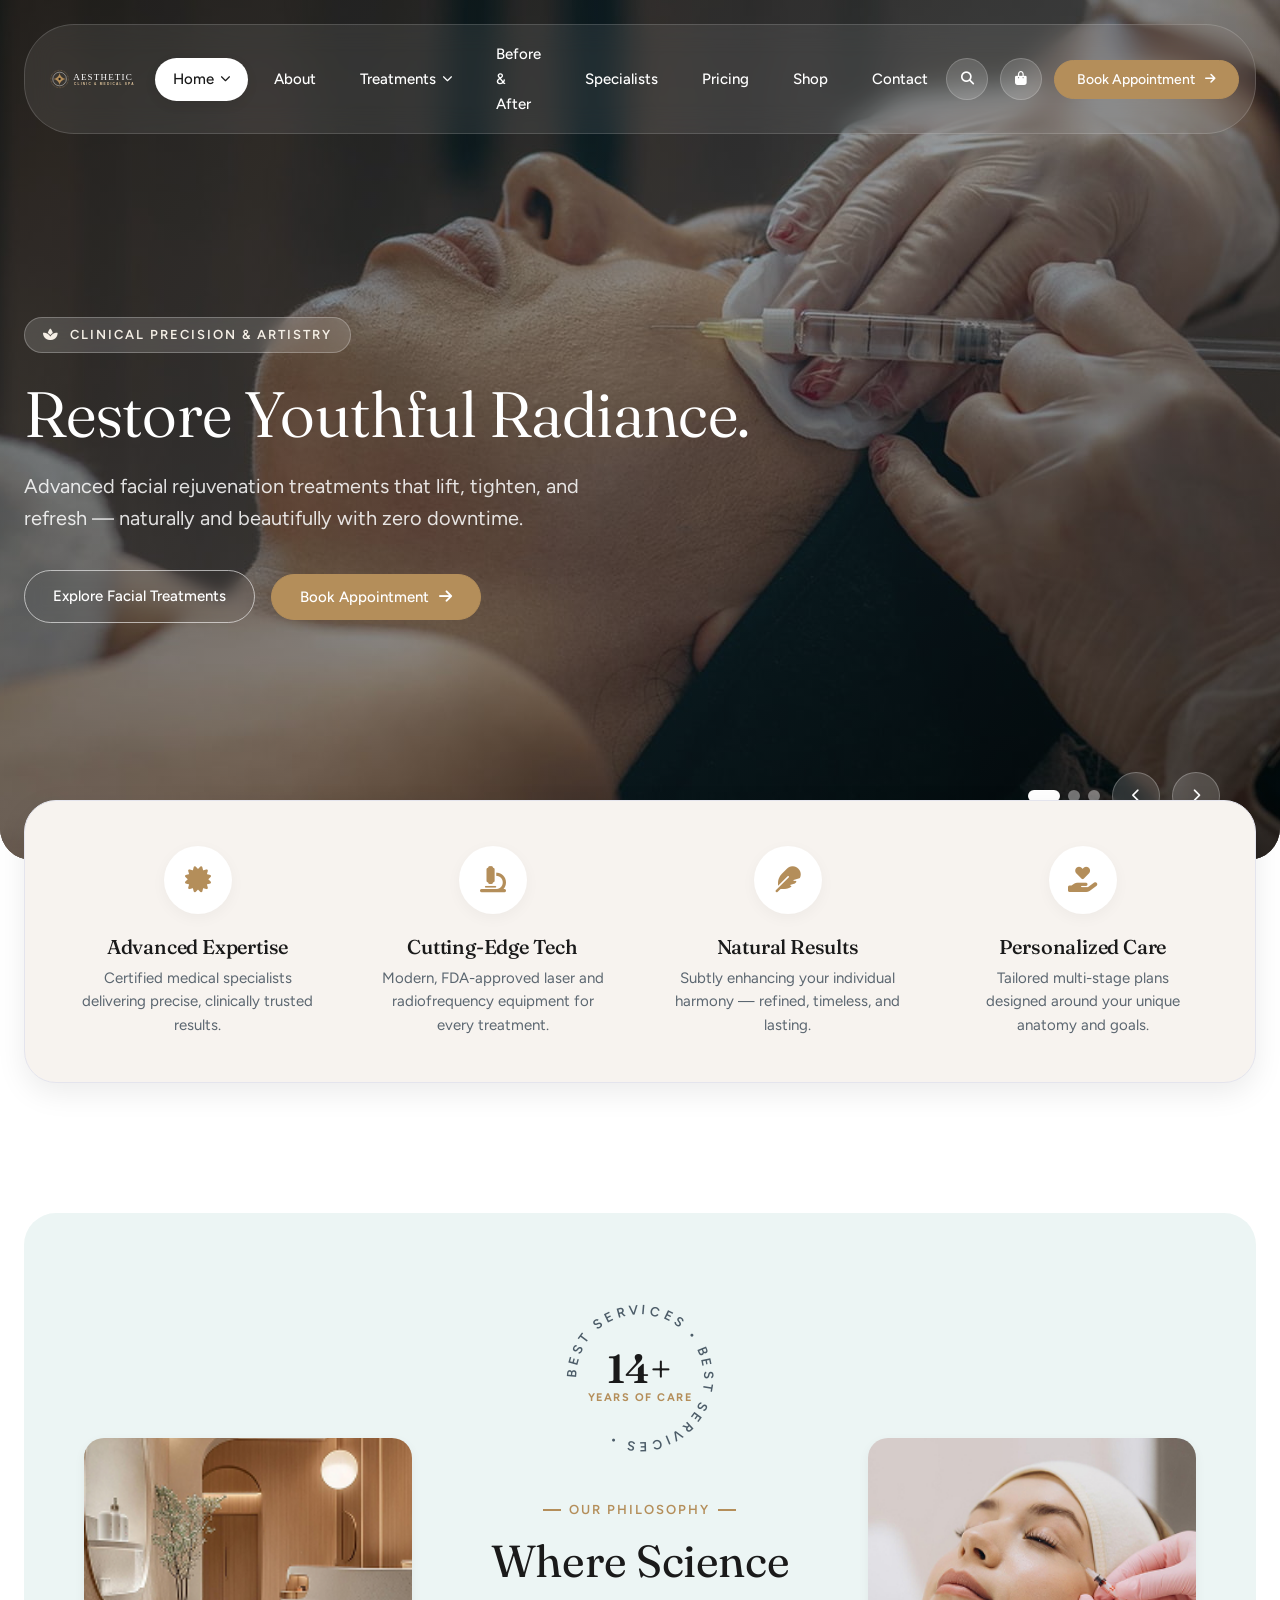
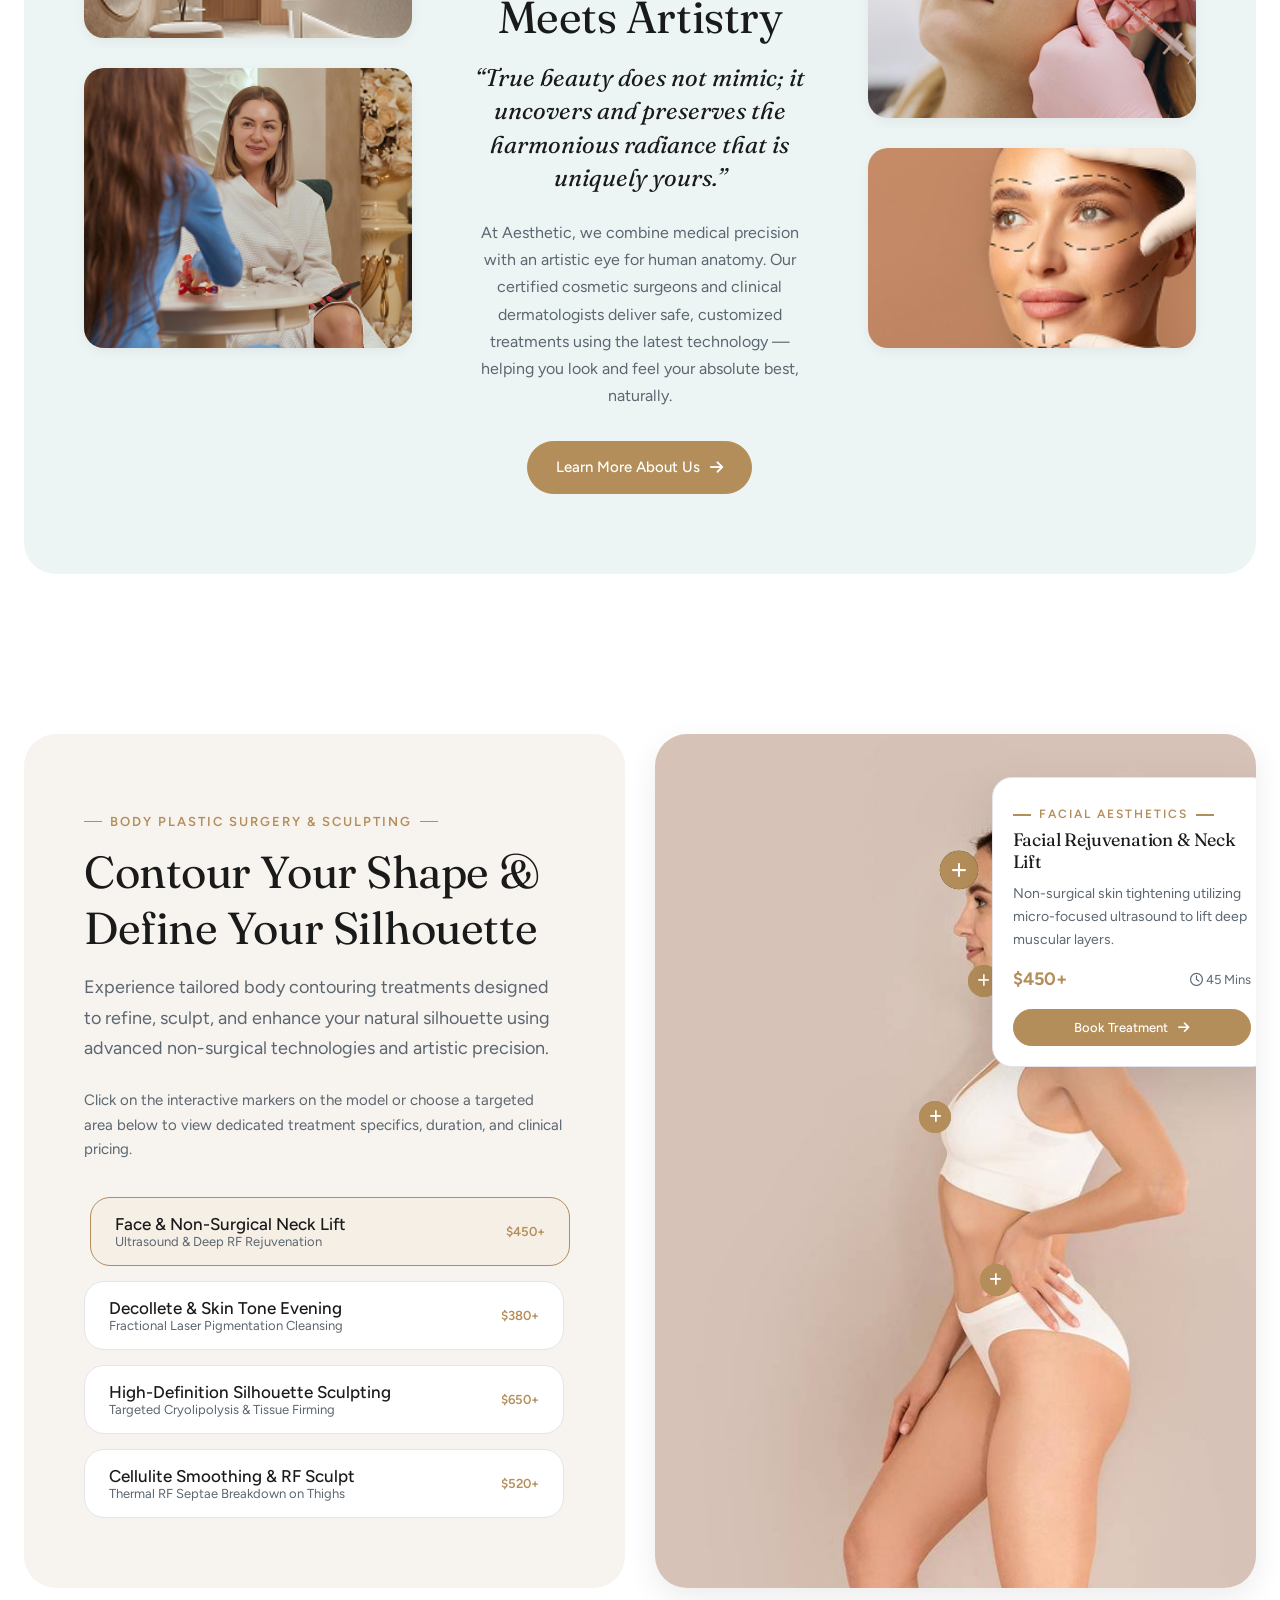
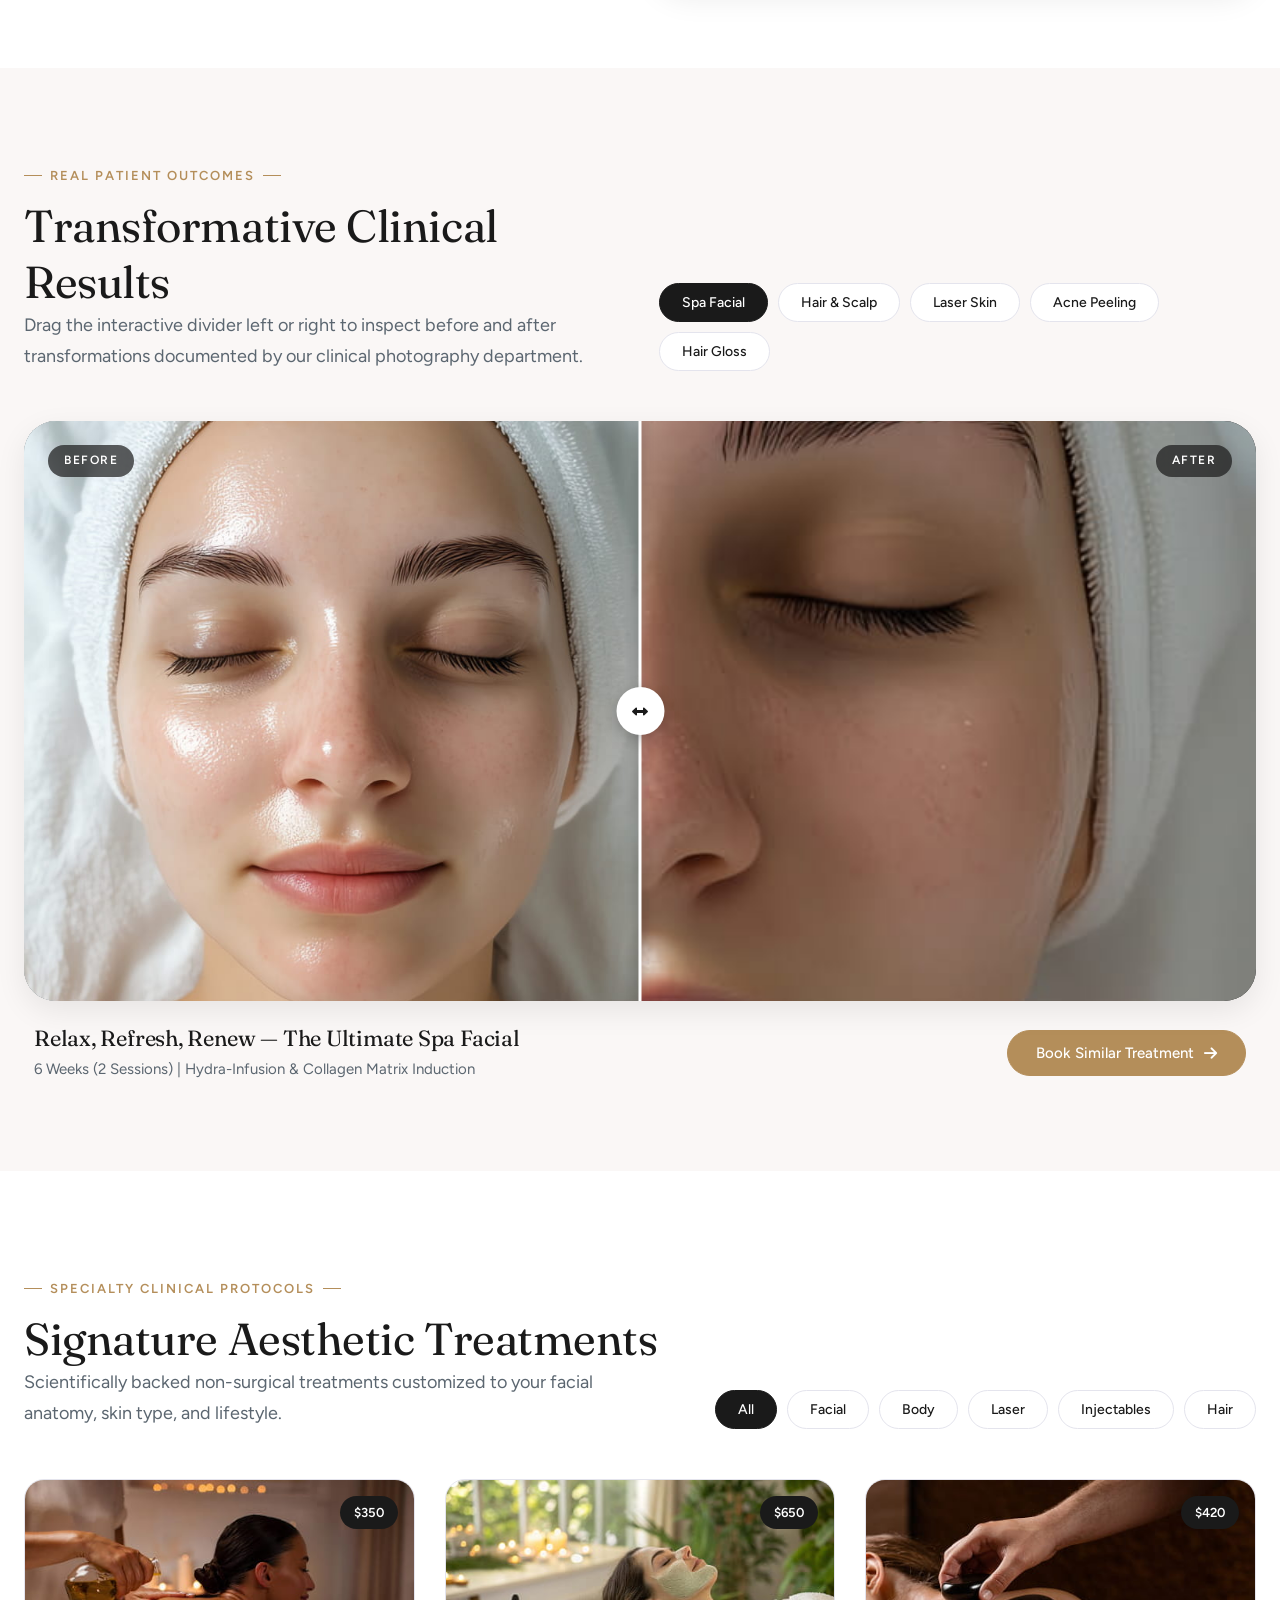
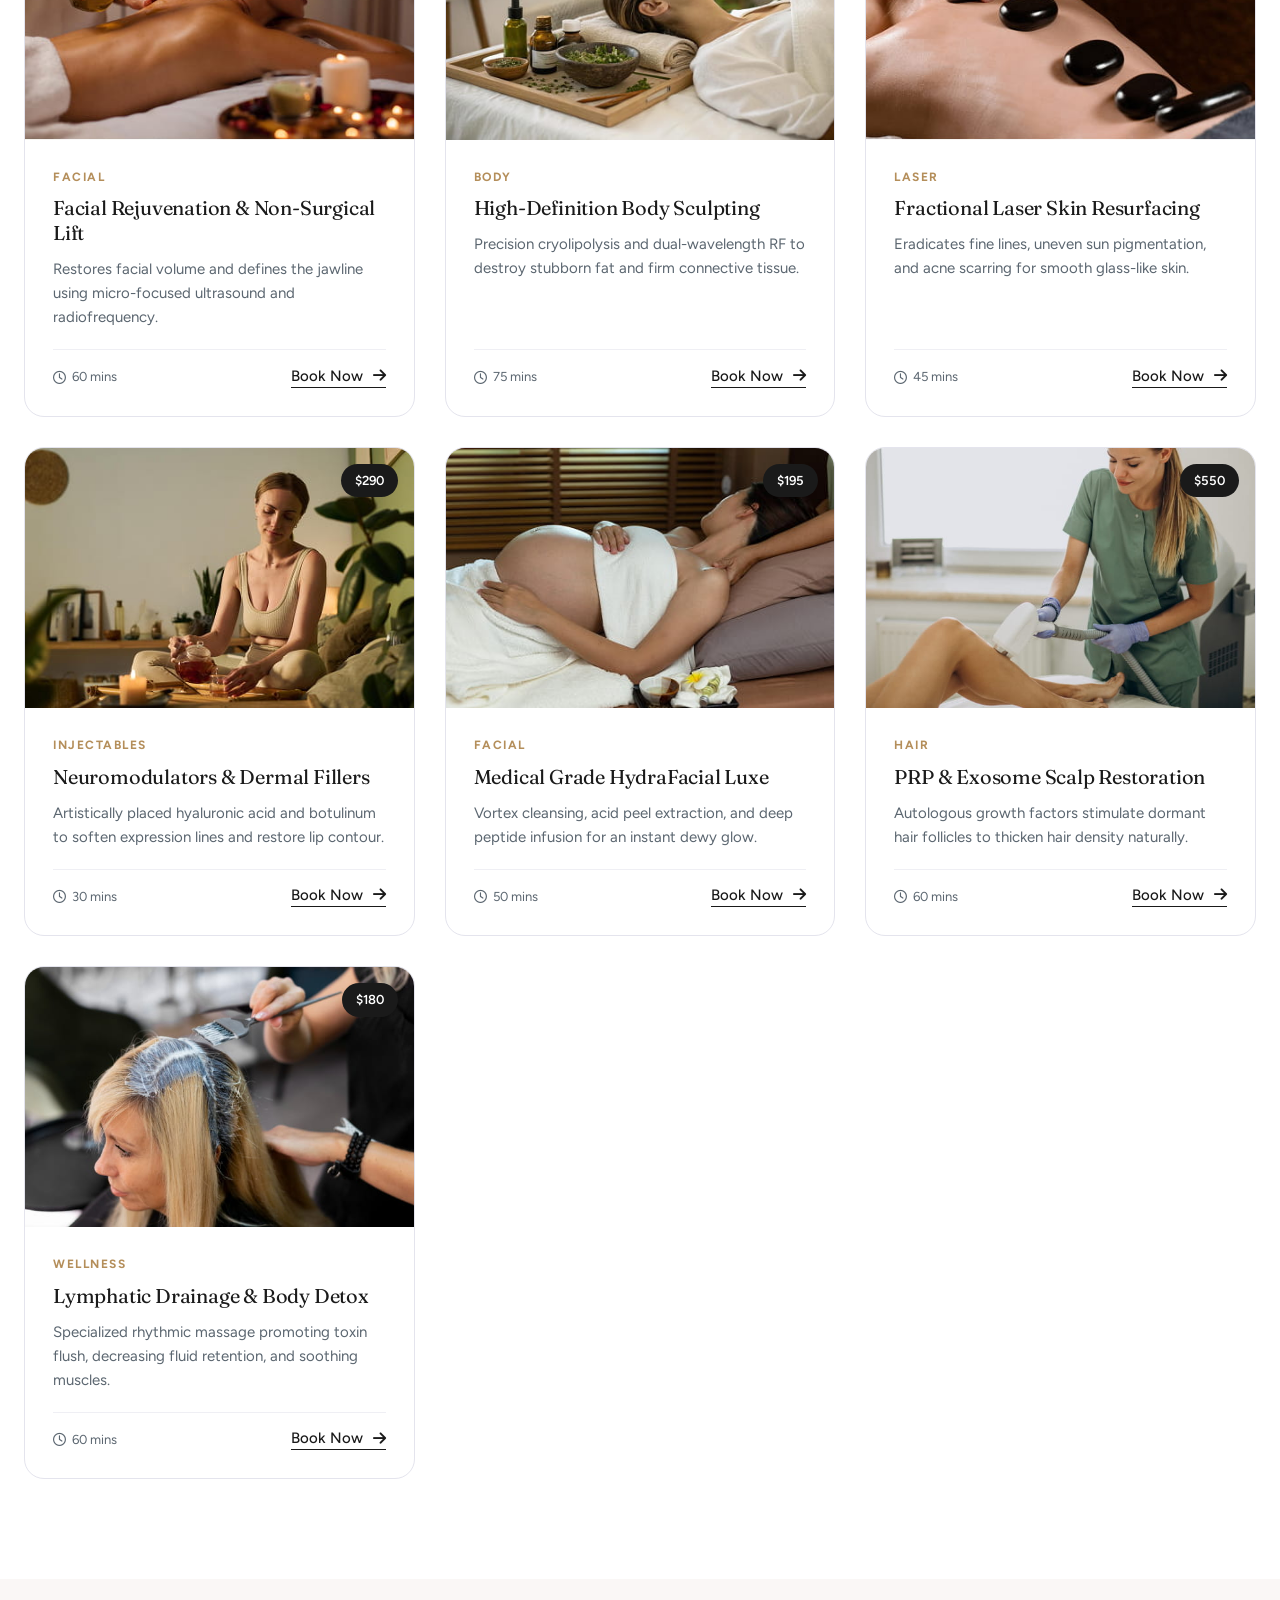
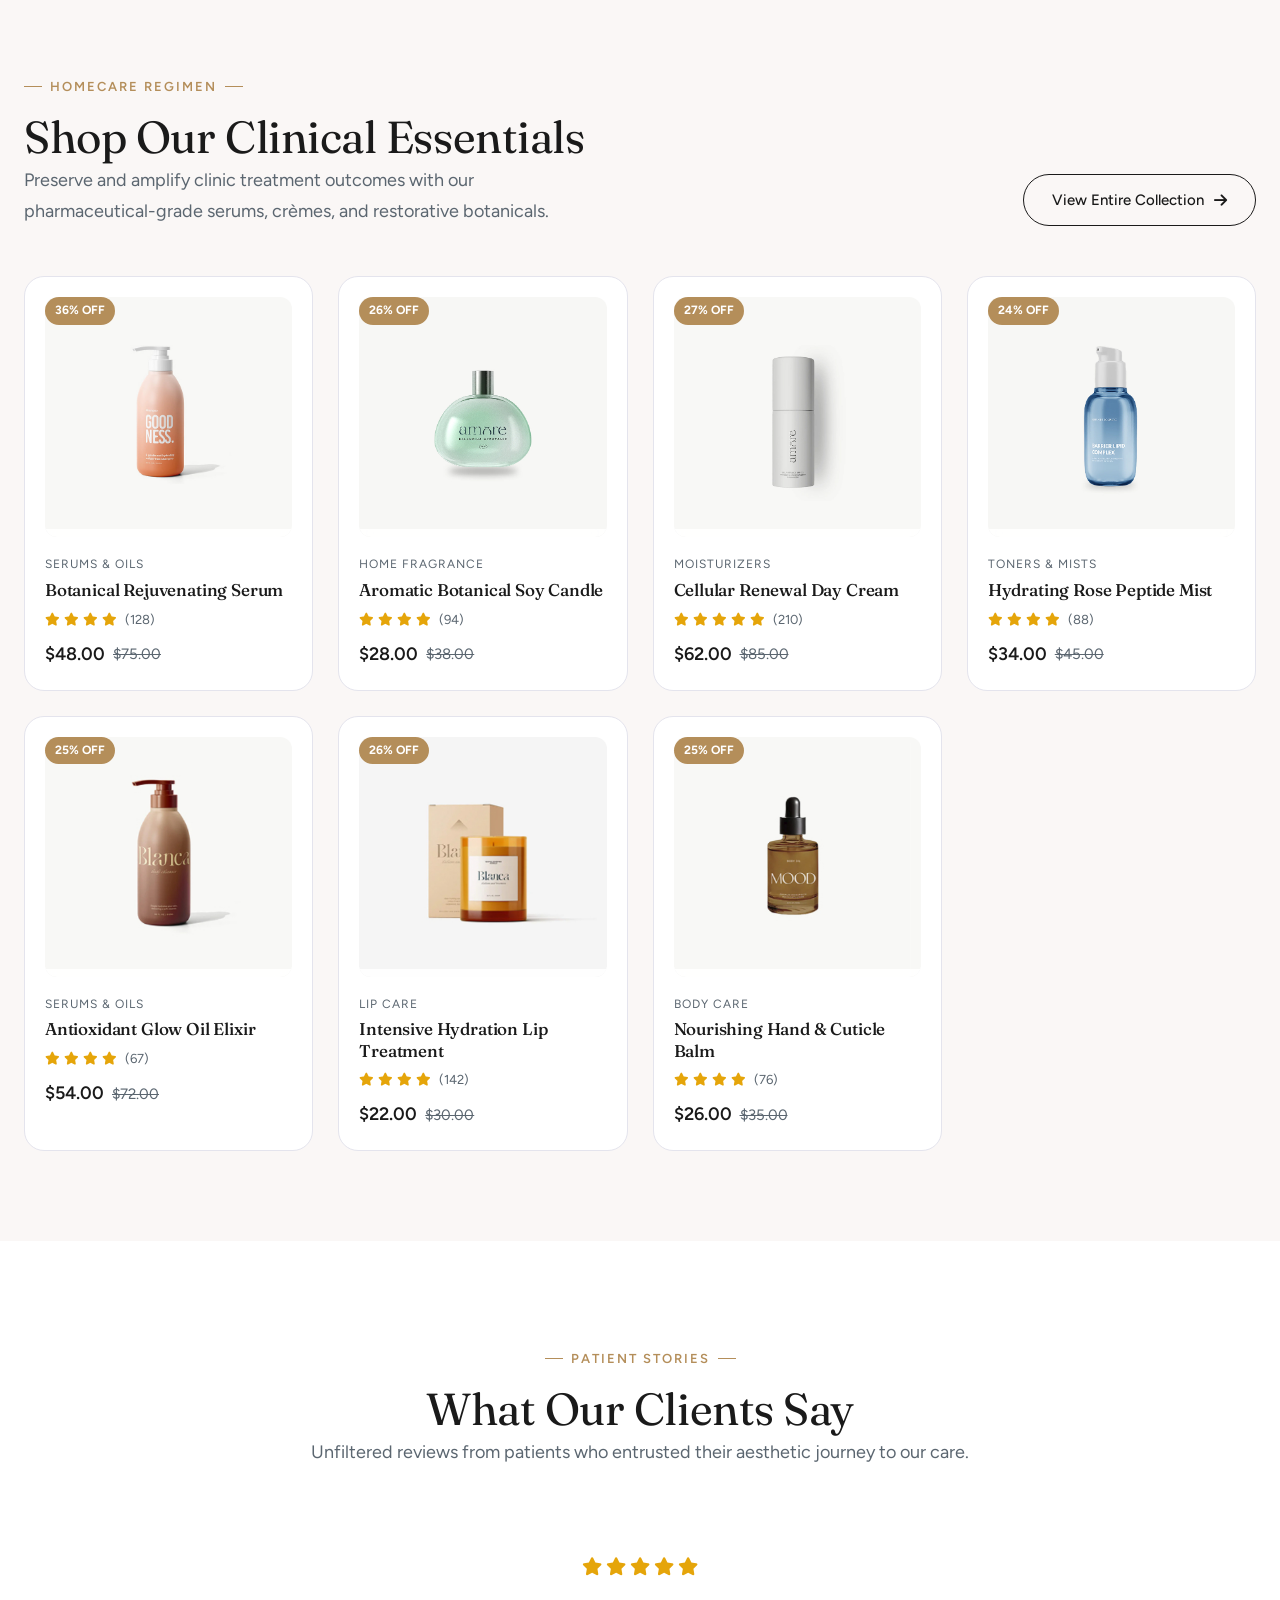
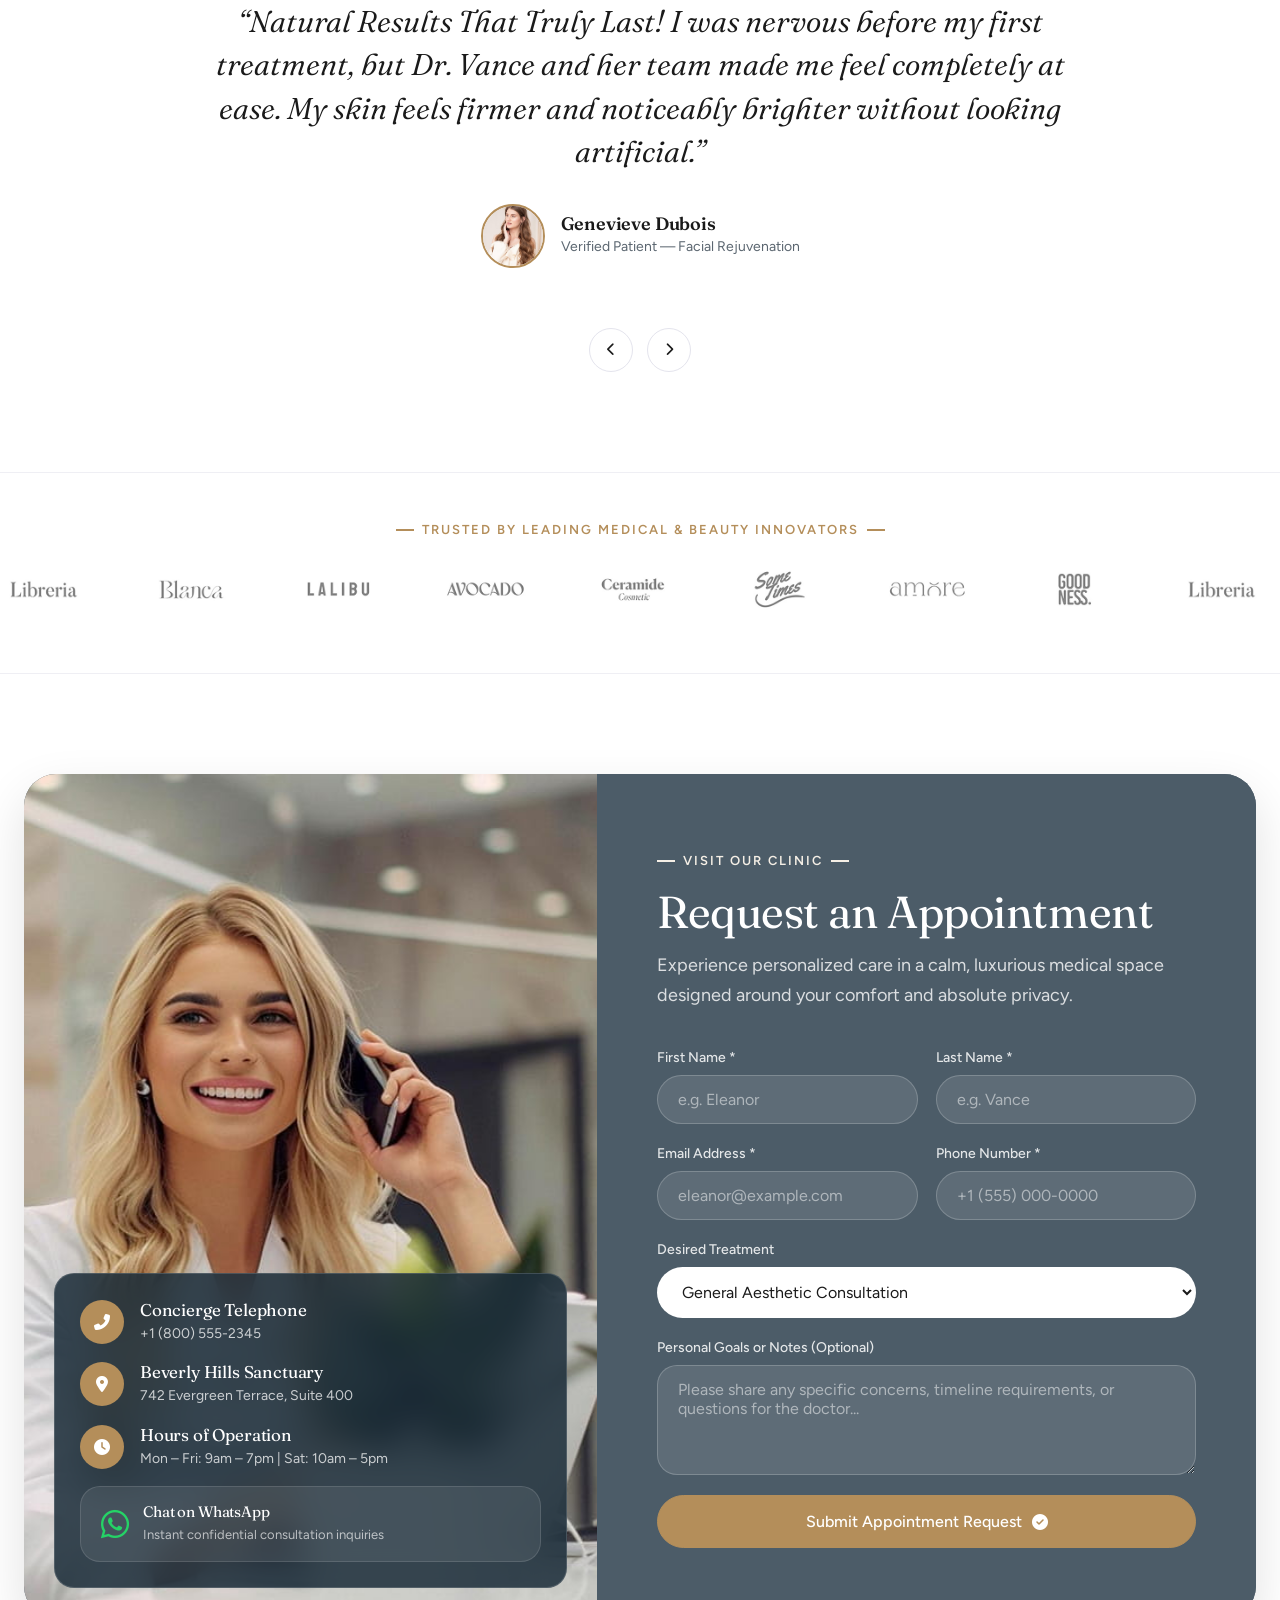
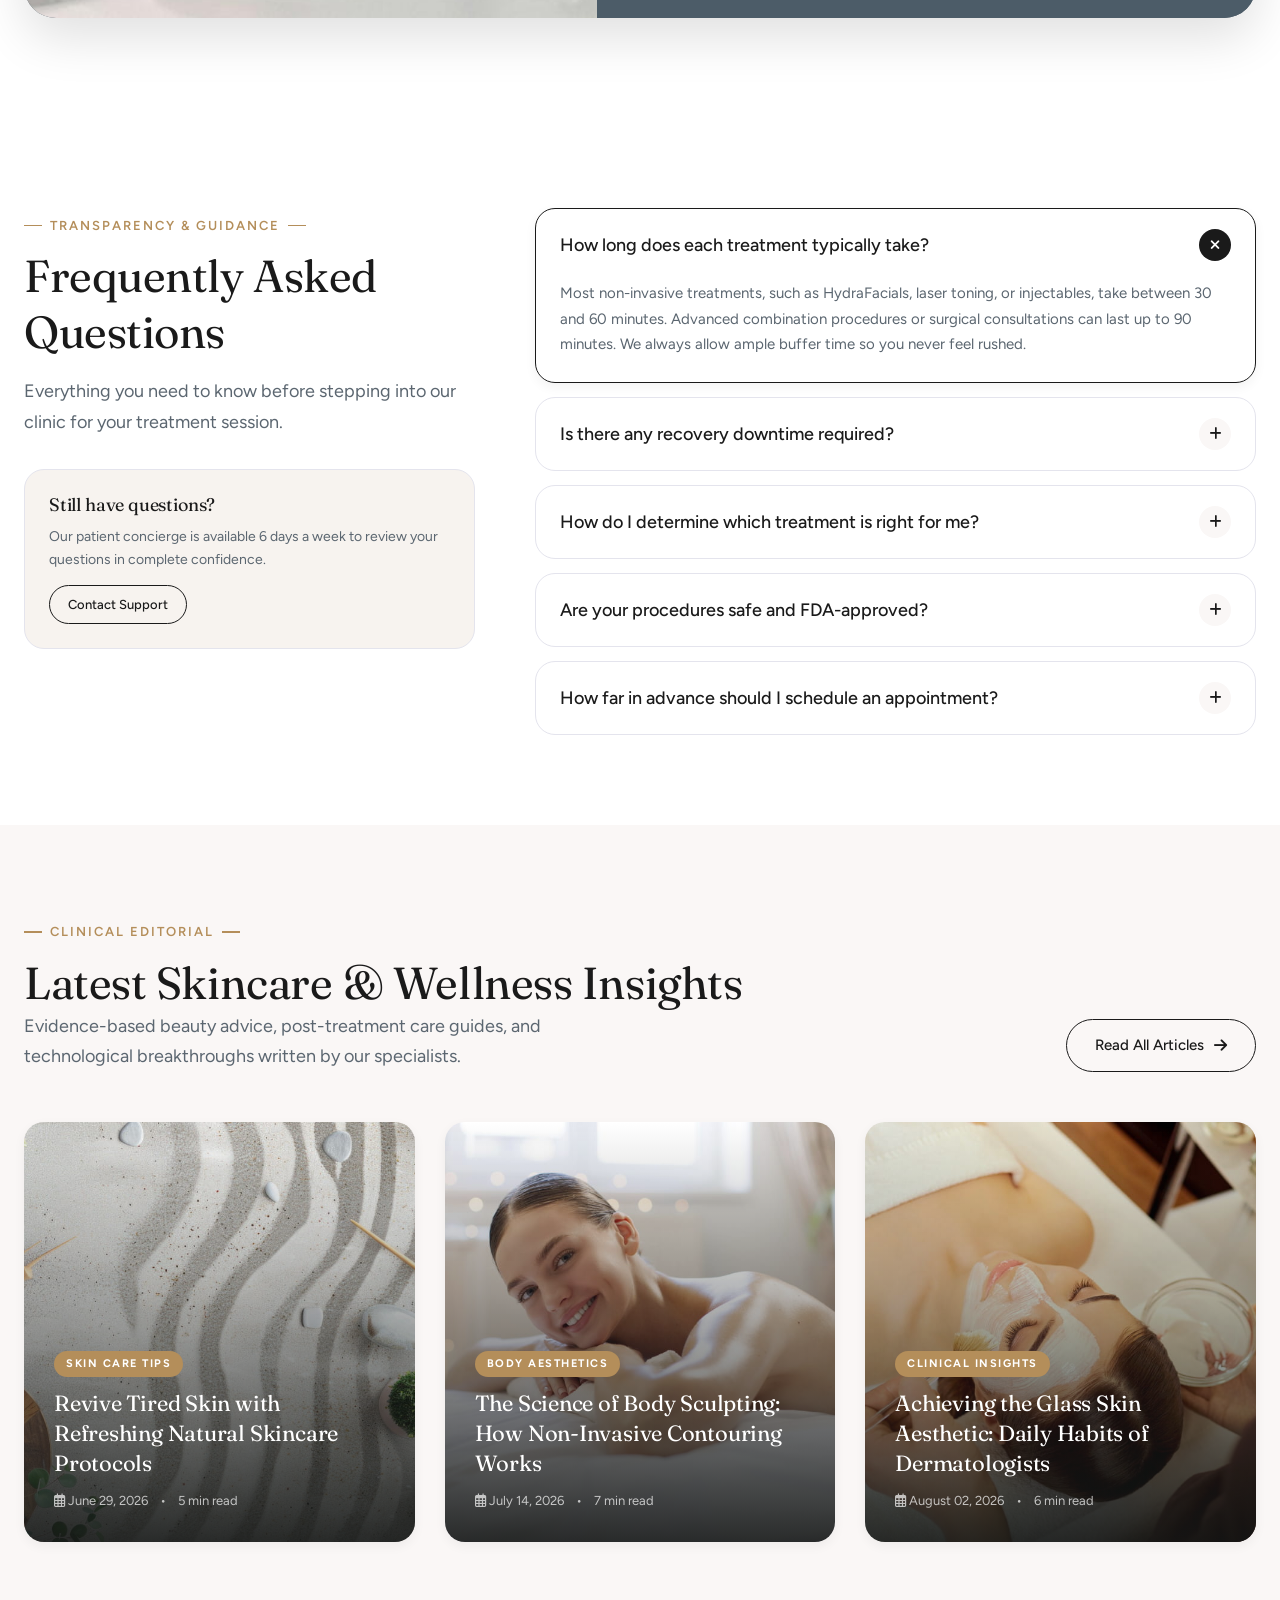
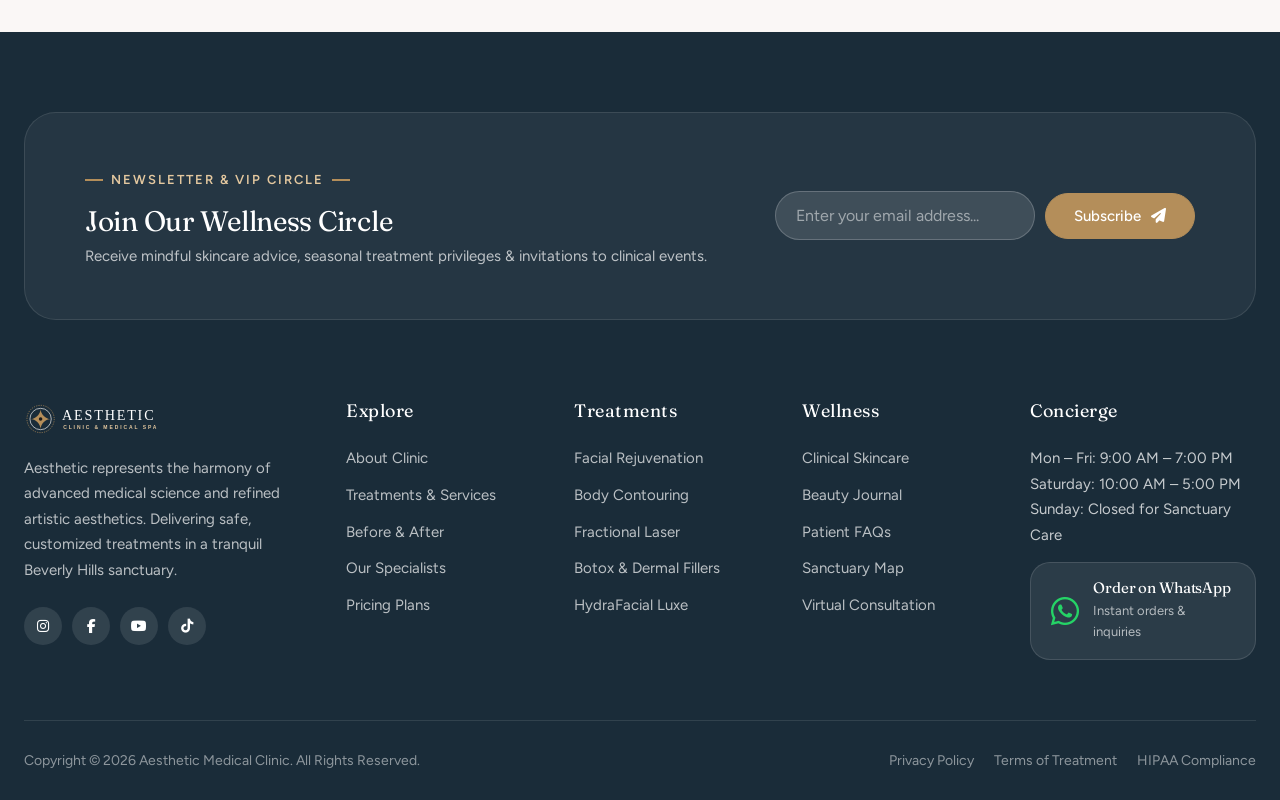
==== index.html @ ed8c3827 "Initial release: Aesthetic Medical & Cosmetic Clinic HTML5 Template" ====
<!DOCTYPE html>
<html lang="en">
<head>
  <meta charset="UTF-8">
  <meta name="viewport" content="width=device-width, initial-scale=1.0">
  <title>Aesthetic — Medical &amp; Cosmetic Clinic</title>
  <meta name="description" content="Aesthetic is a luxury medical aesthetic clinic specializing in facial rejuvenation, non-invasive body contouring, fractional laser therapies, and clinical skincare.">
  <link rel="icon" type="image/svg+xml" href="assets/images/favicon.svg">

  <!-- Font Awesome Icons -->
  <link rel="stylesheet" href="https://cdnjs.cloudflare.com/ajax/libs/font-awesome/6.5.1/css/all.min.css">

  <!-- Core Stylesheet -->
  <link rel="stylesheet" href="assets/css/style.css">
</head>
<body>

  <!-- ==========================================================================
       Header & Navigation Bar
       ========================================================================== -->
  <header class="ae-header">
    <div class="ae-container">
      <div class="ae-header-inner">
        <!-- Brand Logo -->
        <a href="index.html" class="ae-brand-logo">
          <img src="assets/images/logo.svg" alt="Aesthetic Clinic" class="ae-logo-img ae-logo-dark">
          <img src="assets/images/logo-white.svg" alt="Aesthetic Clinic" class="ae-logo-img ae-logo-light">
        </a>

        <!-- Desktop Navigation -->
        <nav class="ae-nav" aria-label="Main Navigation">
          <ul class="ae-nav-list">
            <li class="ae-nav-item active">
              <a href="index.html" class="ae-nav-link">Home <i class="fas fa-chevron-down" style="font-size: 0.65rem;"></i></a>
              <div class="ae-dropdown">
                <a href="index.html" class="ae-dropdown-link">Home Flagship <i class="fas fa-check" style="font-size: 0.75rem; color: var(--ae-primary);"></i></a>
                <a href="#silhouette" class="ae-dropdown-link">Body Contouring</a>
                <a href="#beforeAfter" class="ae-dropdown-link">Transformations</a>
                <a href="#treatments" class="ae-dropdown-link">Treatments Grid</a>
              </div>
            </li>
            <li class="ae-nav-item">
              <a href="about-us.html" class="ae-nav-link">About</a>
            </li>
            <li class="ae-nav-item">
              <a href="treatments.html" class="ae-nav-link">Treatments <i class="fas fa-chevron-down" style="font-size: 0.65rem;"></i></a>
              <div class="ae-dropdown">
                <a href="treatments.html" class="ae-dropdown-link">All Procedures</a>
                <a href="treatments.html#facial" class="ae-dropdown-link">Facial Rejuvenation</a>
                <a href="treatments.html#body" class="ae-dropdown-link">Body Sculpting</a>
                <a href="treatments.html#laser" class="ae-dropdown-link">Laser Therapy</a>
                <a href="treatments.html#injectables" class="ae-dropdown-link">Neuromodulators &amp; Fillers</a>
              </div>
            </li>
            <li class="ae-nav-item">
              <a href="before-after.html" class="ae-nav-link">Before &amp; After</a>
            </li>
            <li class="ae-nav-item">
              <a href="doctors.html" class="ae-nav-link">Specialists</a>
            </li>
            <li class="ae-nav-item">
              <a href="pricing.html" class="ae-nav-link">Pricing</a>
            </li>
            <li class="ae-nav-item">
              <a href="shop.html" class="ae-nav-link">Shop</a>
            </li>
            <li class="ae-nav-item">
              <a href="contact.html" class="ae-nav-link">Contact</a>
            </li>
          </ul>
        </nav>

        <!-- Header Actions -->
        <div class="ae-header-actions">
          <button class="ae-action-btn ae-search-toggle-btn" title="Search Clinic">
            <i class="fas fa-search"></i>
          </button>
          <button class="ae-action-btn ae-cart-toggle-btn" title="Shopping Bag">
            <i class="fas fa-shopping-bag"></i>
            <span class="ae-badge-count" style="display: none;">0</span>
          </button>
          <button class="ae-btn ae-btn-primary ae-header-cta ae-open-booking-btn">
            Book Appointment <i class="fas fa-arrow-right" style="font-size: 0.75rem;"></i>
          </button>
          <button class="ae-menu-toggle" id="mobileMenuBtn" aria-label="Toggle Navigation">
            <i class="fas fa-bars"></i>
          </button>
        </div>
      </div>
    </div>
  </header>

  <!-- Mobile Offcanvas Drawer -->
  <div class="ae-drawer-backdrop" id="mobileDrawer">
    <div class="ae-drawer" style="max-width: 320px;">
      <div class="ae-drawer-header">
        <img src="assets/images/logo.svg" alt="Aesthetic" style="height: 32px;">
        <button class="ae-modal-close-btn" id="mobileDrawerClose"><i class="fas fa-times"></i></button>
      </div>
      <div class="ae-drawer-body">
        <ul style="display: flex; flex-direction: column; gap: 16px; font-size: 1.0625rem; font-weight: 500;">
          <li><a href="index.html" style="color: var(--ae-primary);">Home</a></li>
          <li><a href="about-us.html">About Clinic</a></li>
          <li><a href="treatments.html">Treatments &amp; Procedures</a></li>
          <li><a href="before-after.html">Before &amp; After Gallery</a></li>
          <li><a href="doctors.html">Our Specialists</a></li>
          <li><a href="pricing.html">Pricing &amp; Packages</a></li>
          <li><a href="shop.html">Skincare Shop</a></li>
          <li><a href="blog.html">Beauty Journal</a></li>
          <li><a href="contact.html">Contact Us</a></li>
        </ul>
        <div style="margin-top: 36px; padding-top: 24px; border-top: 1px solid var(--ae-border);">
          <div style="font-size: 0.8125rem; color: var(--ae-text-muted); margin-bottom: 6px;">Concierge Line:</div>
          <a href="tel:+18005552345" style="font-size: 1.125rem; font-weight: 600; color: var(--ae-secondary);">+1 (800) 555-2345</a>
          <button class="ae-btn ae-btn-primary ae-open-booking-btn" style="width: 100%; margin-top: 20px;">
            Book Consultation
          </button>
        </div>
      </div>
    </div>
  </div>

  <!-- ==========================================================================
       Hero Slider Section
       ========================================================================== -->
  <section class="ae-hero-section">
    <div class="ae-hero-slider">
      <!-- Slide 1 -->
      <div class="ae-hero-slide is-active" style="background-image: url('assets/images/hero-slide-1.jpg');">
        <div class="ae-hero-overlay"></div>
        <div class="ae-container">
          <div class="ae-hero-content">
            <span class="ae-hero-badge"><i class="fas fa-spa"></i> CLINICAL PRECISION &amp; ARTISTRY</span>
            <h1 class="ae-heading-xl ae-hero-title">Restore Youthful Radiance.</h1>
            <p class="ae-hero-desc">Advanced facial rejuvenation treatments that lift, tighten, and refresh — naturally and beautifully with zero downtime.</p>
            <div class="ae-hero-actions">
              <a href="#treatments" class="ae-btn ae-btn-outline-white">Explore Facial Treatments</a>
              <button class="ae-btn ae-btn-primary ae-open-booking-btn">Book Appointment <i class="fas fa-arrow-right"></i></button>
            </div>
          </div>
        </div>
      </div>

      <!-- Slide 2 -->
      <div class="ae-hero-slide" style="background-image: url('assets/images/hero-slide-2.jpg');">
        <div class="ae-hero-overlay"></div>
        <div class="ae-container">
          <div class="ae-hero-content">
            <span class="ae-hero-badge"><i class="fas fa-gem"></i> SCULPT &amp; DEFINE</span>
            <h2 class="ae-heading-xl ae-hero-title">Contour Your Shape &amp; Silhouette.</h2>
            <p class="ae-hero-desc">State-of-the-art non-invasive body contouring engineered to refine curves, firm dermal tissue, and restore confidence.</p>
            <div class="ae-hero-actions">
              <a href="#silhouette" class="ae-btn ae-btn-outline-white">Explore Body Contouring</a>
              <button class="ae-btn ae-btn-primary ae-open-booking-btn">Book Appointment <i class="fas fa-arrow-right"></i></button>
            </div>
          </div>
        </div>
      </div>

      <!-- Slide 3 -->
      <div class="ae-hero-slide" style="background-image: url('assets/images/hero-slide-3.jpg');">
        <div class="ae-hero-overlay"></div>
        <div class="ae-container">
          <div class="ae-hero-content">
            <span class="ae-hero-badge"><i class="fas fa-award"></i> MEDICALLY VERIFIED OUTCOMES</span>
            <h2 class="ae-heading-xl ae-hero-title">Where Science Meets Artistry.</h2>
            <p class="ae-hero-desc">Customized aesthetic procedures delivered by board-certified physicians with zero compromise on comfort or natural harmony.</p>
            <div class="ae-hero-actions">
              <a href="#beforeAfter" class="ae-btn ae-btn-outline-white">View Transformations</a>
              <button class="ae-btn ae-btn-primary ae-open-booking-btn">Meet Our Doctors <i class="fas fa-arrow-right"></i></button>
            </div>
          </div>
        </div>
      </div>
    </div>

    <!-- Hero Controls -->
    <div class="ae-hero-controls">
      <div class="ae-hero-bullet-group">
        <span class="ae-hero-bullet is-active" data-index="0"></span>
        <span class="ae-hero-bullet" data-index="1"></span>
        <span class="ae-hero-bullet" data-index="2"></span>
      </div>
      <button class="ae-slider-btn" id="heroPrev" aria-label="Previous Slide"><i class="fas fa-chevron-left"></i></button>
      <button class="ae-slider-btn" id="heroNext" aria-label="Next Slide"><i class="fas fa-chevron-right"></i></button>
    </div>
  </section>

  <!-- ==========================================================================
       4 Core Pillars Bar
       ========================================================================== -->
  <section class="ae-pillars-section">
    <div class="ae-container">
      <div class="ae-pillars-card">
        <div class="ae-pillars-grid">
          <div class="ae-pillar-item">
            <div class="ae-pillar-icon"><i class="fas fa-certificate"></i></div>
            <h3 class="ae-pillar-title">Advanced Expertise</h3>
            <p class="ae-pillar-desc">Certified medical specialists delivering precise, clinically trusted results.</p>
          </div>
          <div class="ae-pillar-item">
            <div class="ae-pillar-icon"><i class="fas fa-microscope"></i></div>
            <h3 class="ae-pillar-title">Cutting-Edge Tech</h3>
            <p class="ae-pillar-desc">Modern, FDA-approved laser and radiofrequency equipment for every treatment.</p>
          </div>
          <div class="ae-pillar-item">
            <div class="ae-pillar-icon"><i class="fas fa-feather"></i></div>
            <h3 class="ae-pillar-title">Natural Results</h3>
            <p class="ae-pillar-desc">Subtly enhancing your individual harmony — refined, timeless, and lasting.</p>
          </div>
          <div class="ae-pillar-item">
            <div class="ae-pillar-icon"><i class="fas fa-hand-holding-heart"></i></div>
            <h3 class="ae-pillar-title">Personalized Care</h3>
            <p class="ae-pillar-desc">Tailored multi-stage plans designed around your unique anatomy and goals.</p>
          </div>
        </div>
      </div>
    </div>
  </section>

  <!-- ==========================================================================
       Philosophy & Brand Story
       ========================================================================== -->
  <section class="ae-philosophy-section" id="philosophy">
    <div class="ae-container">
      <div class="ae-philosophy-card">
        <div class="ae-philosophy-layout">
          <!-- Left Photo Stagger -->
          <div class="ae-photo-col-left">
            <img src="assets/images/philosophy-1.jpg" alt="Clinical Precision" class="ae-philo-img ae-philo-img-sm">
            <img src="assets/images/philosophy-2.jpg" alt="Aesthetic Rejuvenation" class="ae-philo-img ae-philo-img-lg">
          </div>

          <!-- Center Brand Content & Animated Stamp -->
          <div class="ae-philosophy-center">
            <!-- Animated Rotating Circular Stamp -->
            <div class="ae-stamp-badge">
              <svg class="ae-stamp-circle-svg" viewBox="0 0 160 160">
                <path id="stampTextPath" d="M 80, 80 m -60, 0 a 60,60 0 1,1 120,0 a 60,60 0 1,1 -120,0" fill="none"/>
                <text font-size="12.5" font-family="'Figtree', sans-serif" font-weight="600" letter-spacing="3.5" fill="#4C5C68">
                  <textPath href="#stampTextPath" startOffset="0%">
                    BEST SERVICES • BEST SERVICES •
                  </textPath>
                </text>
              </svg>
              <div class="ae-stamp-inner">
                <div class="ae-stamp-number">14+</div>
                <div class="ae-stamp-label">Years of Care</div>
              </div>
            </div>

            <span class="ae-sub-title">OUR PHILOSOPHY</span>
            <h2 class="ae-heading-lg" style="margin-bottom: 1rem;">Where Science Meets Artistry</h2>
            <p class="ae-philosophy-quote">“True beauty does not mimic; it uncovers and preserves the harmonious radiance that is uniquely yours.”</p>
            <p class="ae-philosophy-text">At Aesthetic, we combine medical precision with an artistic eye for human anatomy. Our certified cosmetic surgeons and clinical dermatologists deliver safe, customized treatments using the latest technology — helping you look and feel your absolute best, naturally.</p>
            <a href="about-us.html" class="ae-btn ae-btn-primary">Learn More About Us <i class="fas fa-arrow-right"></i></a>
          </div>

          <!-- Right Photo Stagger -->
          <div class="ae-photo-col-right">
            <img src="assets/images/philosophy-3.jpg" alt="Medical Technology" class="ae-philo-img ae-philo-img-lg">
            <img src="assets/images/philosophy-4.jpg" alt="Luxury Clinic Interior" class="ae-philo-img ae-philo-img-sm">
          </div>
        </div>
      </div>
    </div>
  </section>

  <!-- ==========================================================================
       Interactive Body Silhouette Contouring Section
       ========================================================================== -->
  <section class="ae-silhouette-section" id="silhouette">
    <div class="ae-container">
      <div class="ae-silhouette-container">
        <!-- Info Card & Hotspot Switcher Buttons -->
        <div class="ae-silhouette-info-card">
          <div class="ae-silhouette-card-content">
            <span class="ae-sub-title">BODY PLASTIC SURGERY &amp; SCULPTING</span>
            <h2 class="ae-heading-lg" style="margin-bottom: 1rem;">Contour Your Shape &amp; Define Your Silhouette</h2>
            <p class="ae-text-lead" style="margin-bottom: 1.5rem;">Experience tailored body contouring treatments designed to refine, sculpt, and enhance your natural silhouette using advanced non-surgical technologies and artistic precision.</p>
            <p style="color: var(--ae-text-muted); font-size: 0.9375rem; margin-bottom: 2rem;">Click on the interactive markers on the model or choose a targeted area below to view dedicated treatment specifics, duration, and clinical pricing.</p>

            <div class="ae-hotspots-interactive-panel">
              <button class="ae-hotspot-pill-btn is-active" data-id="hotspot-face">
                <div>
                  <div class="ae-hotspot-btn-title">Face &amp; Non-Surgical Neck Lift</div>
                  <div style="font-size: 0.8125rem; color: var(--ae-text-muted);">Ultrasound &amp; Deep RF Rejuvenation</div>
                </div>
                <span class="ae-hotspot-btn-meta">$450+</span>
              </button>
              <button class="ae-hotspot-pill-btn" data-id="hotspot-decollete">
                <div>
                  <div class="ae-hotspot-btn-title">Decollete &amp; Skin Tone Evening</div>
                  <div style="font-size: 0.8125rem; color: var(--ae-text-muted);">Fractional Laser Pigmentation Cleansing</div>
                </div>
                <span class="ae-hotspot-btn-meta">$380+</span>
              </button>
              <button class="ae-hotspot-pill-btn" data-id="hotspot-waist">
                <div>
                  <div class="ae-hotspot-btn-title">High-Definition Silhouette Sculpting</div>
                  <div style="font-size: 0.8125rem; color: var(--ae-text-muted);">Targeted Cryolipolysis &amp; Tissue Firming</div>
                </div>
                <span class="ae-hotspot-btn-meta">$650+</span>
              </button>
              <button class="ae-hotspot-pill-btn" data-id="hotspot-contour">
                <div>
                  <div class="ae-hotspot-btn-title">Cellulite Smoothing &amp; RF Sculpt</div>
                  <div style="font-size: 0.8125rem; color: var(--ae-text-muted);">Thermal RF Septae Breakdown on Thighs</div>
                </div>
                <span class="ae-hotspot-btn-meta">$520+</span>
              </button>
            </div>
          </div>
        </div>

        <!-- Visual Canvas with Pulse Markers -->
        <div class="ae-silhouette-visual">
          <img src="assets/images/body-silhouette.jpg" alt="Body Contouring Silhouette">

          <!-- Hotspot Pins -->
          <div class="ae-hotspot-pin is-active" data-id="hotspot-face" style="top: 14%; left: 48%;" title="Facial Rejuvenation">
            <i class="fas fa-plus"></i>
          </div>
          <div class="ae-hotspot-pin" data-id="hotspot-decollete" style="top: 27%; left: 52%;" title="Decollete Treatment">
            <i class="fas fa-plus"></i>
          </div>
          <div class="ae-hotspot-pin" data-id="hotspot-waist" style="top: 43%; left: 44%;" title="Waist Contouring">
            <i class="fas fa-plus"></i>
          </div>
          <div class="ae-hotspot-pin" data-id="hotspot-contour" style="top: 62%; left: 54%;" title="Thigh Sculpting">
            <i class="fas fa-plus"></i>
          </div>

          <!-- Dynamic Floating Card -->
          <div class="ae-hotspot-card-float is-visible" id="hotspotCardFloat">
            <!-- Dynamically populated by JS -->
          </div>
        </div>
      </div>
    </div>
  </section>

  <!-- ==========================================================================
       Draggable Before & After Comparison Showcase
       ========================================================================== -->
  <section class="ae-before-after-section" id="beforeAfter">
    <div class="ae-container">
      <div class="ae-section-header">
        <div>
          <span class="ae-sub-title">REAL PATIENT OUTCOMES</span>
          <h2 class="ae-heading-lg">Transformative Clinical Results</h2>
          <p class="ae-text-lead" style="max-width: 580px;">Drag the interactive divider left or right to inspect before and after transformations documented by our clinical photography department.</p>
        </div>
        <div class="ae-ba-tabs">
          <button class="ae-ba-tab-btn is-active" data-index="0">Spa Facial</button>
          <button class="ae-ba-tab-btn" data-index="1">Hair &amp; Scalp</button>
          <button class="ae-ba-tab-btn" data-index="2">Laser Skin</button>
          <button class="ae-ba-tab-btn" data-index="3">Acne Peeling</button>
          <button class="ae-ba-tab-btn" data-index="4">Hair Gloss</button>
        </div>
      </div>

      <!-- Comparison Slider Box -->
      <div class="ae-comparison-slider-wrapper" id="aeComparisonSlider">
        <!-- After Image (Background) -->
        <img src="assets/images/comparison-1-after.jpg" alt="After Treatment" class="ae-comparison-image" id="comparisonAfterImg">
        <span class="ae-comparison-badge after">After</span>

        <!-- Before Image (Clipped Container) -->
        <div class="ae-comparison-before-container" id="aeComparisonBeforeContainer">
          <img src="assets/images/comparison-1-before.jpg" alt="Before Treatment" class="ae-comparison-image" id="comparisonBeforeImg">
          <span class="ae-comparison-badge before">Before</span>
        </div>

        <!-- Draggable Handle Divider -->
        <div class="ae-comparison-handle" id="aeComparisonHandle">
          <div class="ae-handle-circle">
            <i class="fas fa-arrows-alt-h"></i>
          </div>
        </div>
      </div>

      <!-- Case Details Summary -->
      <div class="ae-comparison-info">
        <div>
          <h3 class="ae-comparison-title" id="baCaseTitle">Relax, Refresh, Renew — The Ultimate Spa Facial</h3>
          <div class="ae-comparison-meta" id="baCaseMeta">6 Weeks (2 Sessions) | Hydra-Infusion &amp; Collagen Matrix Induction</div>
        </div>
        <div>
          <button class="ae-btn ae-btn-primary ae-open-booking-btn">
            Book Similar Treatment <i class="fas fa-arrow-right"></i>
          </button>
        </div>
      </div>
    </div>
  </section>

  <!-- ==========================================================================
       Treatments & Services Showcase
       ========================================================================== -->
  <section class="ae-treatments-section" id="treatments">
    <div class="ae-container">
      <div class="ae-section-header">
        <div>
          <span class="ae-sub-title">SPECIALTY CLINICAL PROTOCOLS</span>
          <h2 class="ae-heading-lg">Signature Aesthetic Treatments</h2>
          <p class="ae-text-lead" style="max-width: 580px;">Scientifically backed non-surgical treatments customized to your facial anatomy, skin type, and lifestyle.</p>
        </div>
        <div class="ae-ba-tabs">
          <button class="ae-ba-tab-btn ae-treatment-filter-btn is-active" data-category="All">All</button>
          <button class="ae-ba-tab-btn ae-treatment-filter-btn" data-category="Facial">Facial</button>
          <button class="ae-ba-tab-btn ae-treatment-filter-btn" data-category="Body">Body</button>
          <button class="ae-ba-tab-btn ae-treatment-filter-btn" data-category="Laser">Laser</button>
          <button class="ae-ba-tab-btn ae-treatment-filter-btn" data-category="Injectables">Injectables</button>
          <button class="ae-ba-tab-btn ae-treatment-filter-btn" data-category="Hair">Hair</button>
        </div>
      </div>

      <!-- Cards Grid -->
      <div class="ae-treatment-cards-grid" id="treatmentsContainer">
        <!-- Rendered by JS -->
      </div>
    </div>
  </section>

  <!-- ==========================================================================
       Clinical Skincare Essentials (Shop)
       ========================================================================== -->
  <section class="ae-products-section" id="shop">
    <div class="ae-container">
      <div class="ae-section-header">
        <div>
          <span class="ae-sub-title">HOMECARE REGIMEN</span>
          <h2 class="ae-heading-lg">Shop Our Clinical Essentials</h2>
          <p class="ae-text-lead" style="max-width: 580px;">Preserve and amplify clinic treatment outcomes with our pharmaceutical-grade serums, crèmes, and restorative botanicals.</p>
        </div>
        <div>
          <a href="shop.html" class="ae-btn ae-btn-outline-dark">View Entire Collection <i class="fas fa-arrow-right"></i></a>
        </div>
      </div>

      <!-- Products Grid -->
      <div class="ae-product-grid" id="productsContainer">
        <!-- Rendered by JS -->
      </div>
    </div>
  </section>

  <!-- ==========================================================================
       Testimonials Section
       ========================================================================== -->
  <section class="ae-testimonials-section" id="reviews">
    <div class="ae-container">
      <div class="ae-section-header-centered">
        <span class="ae-sub-title">PATIENT STORIES</span>
        <h2 class="ae-heading-lg">What Our Clients Say</h2>
        <p class="ae-text-lead">Unfiltered reviews from patients who entrusted their aesthetic journey to our care.</p>
      </div>

      <div class="ae-testimonials-slider-wrap">
        <div class="ae-testimonial-card">
          <div class="ae-testimonial-stars">
            <i class="fas fa-star"></i>
            <i class="fas fa-star"></i>
            <i class="fas fa-star"></i>
            <i class="fas fa-star"></i>
            <i class="fas fa-star"></i>
          </div>
          <p class="ae-testimonial-quote" id="testimonialText">“Natural Results That Truly Last! I was nervous before my first treatment, but Dr. Vance and her team made me feel completely at ease. My skin feels firmer and noticeably brighter without looking artificial.”</p>
          <div class="ae-testimonial-author">
            <img src="assets/images/testimonial-1.jpg" alt="Patient Avatar" class="ae-testimonial-avatar" id="testimonialAvatar">
            <div style="text-align: left;">
              <h4 class="ae-testimonial-name" id="testimonialName">Genevieve Dubois</h4>
              <div class="ae-testimonial-role" id="testimonialRole">Verified Patient — Facial Rejuvenation</div>
            </div>
          </div>
        </div>

        <!-- Slider Navigation -->
        <div style="display: flex; justify-content: center; gap: 14px; margin-top: 20px;">
          <button class="ae-btn-icon" id="testimonialPrev" aria-label="Previous Review" style="border: 1px solid var(--ae-border);"><i class="fas fa-chevron-left"></i></button>
          <button class="ae-btn-icon" id="testimonialNext" aria-label="Next Review" style="border: 1px solid var(--ae-border);"><i class="fas fa-chevron-right"></i></button>
        </div>
      </div>
    </div>
  </section>

  <!-- ==========================================================================
       Trusted Brand Partners Marquee
       ========================================================================== -->
  <section class="ae-brands-section">
    <div class="ae-container" style="margin-bottom: 24px; text-align: center;">
      <span class="ae-sub-title" style="margin-bottom: 0;">TRUSTED BY LEADING MEDICAL &amp; BEAUTY INNOVATORS</span>
    </div>
    <div class="ae-brands-track">
      <div class="ae-brand-item"><img src="assets/images/brand-1.png" alt="Brand Partner"></div>
      <div class="ae-brand-item"><img src="assets/images/brand-2.png" alt="Brand Partner"></div>
      <div class="ae-brand-item"><img src="assets/images/brand-3.png" alt="Brand Partner"></div>
      <div class="ae-brand-item"><img src="assets/images/brand-4.png" alt="Brand Partner"></div>
      <div class="ae-brand-item"><img src="assets/images/brand-5.png" alt="Brand Partner"></div>
      <div class="ae-brand-item"><img src="assets/images/brand-6.png" alt="Brand Partner"></div>
      <div class="ae-brand-item"><img src="assets/images/brand-7.png" alt="Brand Partner"></div>
      <div class="ae-brand-item"><img src="assets/images/brand-8.png" alt="Brand Partner"></div>
      <!-- Duplicate track for infinite loop -->
      <div class="ae-brand-item"><img src="assets/images/brand-1.png" alt="Brand Partner"></div>
      <div class="ae-brand-item"><img src="assets/images/brand-2.png" alt="Brand Partner"></div>
      <div class="ae-brand-item"><img src="assets/images/brand-3.png" alt="Brand Partner"></div>
      <div class="ae-brand-item"><img src="assets/images/brand-4.png" alt="Brand Partner"></div>
      <div class="ae-brand-item"><img src="assets/images/brand-5.png" alt="Brand Partner"></div>
      <div class="ae-brand-item"><img src="assets/images/brand-6.png" alt="Brand Partner"></div>
      <div class="ae-brand-item"><img src="assets/images/brand-7.png" alt="Brand Partner"></div>
      <div class="ae-brand-item"><img src="assets/images/brand-8.png" alt="Brand Partner"></div>
    </div>
  </section>

  <!-- ==========================================================================
       Clinic Visit & Interactive Booking
       ========================================================================== -->
  <section class="ae-booking-section" id="appointment">
    <div class="ae-container">
      <div class="ae-booking-card">
        <!-- Visual & Direct Contact -->
        <div class="ae-booking-visual">
          <img src="assets/images/clinic-interior.jpg" alt="Aesthetic Clinic Suite">
          <div class="ae-clinic-quick-info">
            <div class="ae-quick-info-row">
              <div class="ae-quick-icon"><i class="fas fa-phone-alt"></i></div>
              <div class="ae-quick-text">
                <h5>Concierge Telephone</h5>
                <p>+1 (800) 555-2345</p>
              </div>
            </div>
            <div class="ae-quick-info-row">
              <div class="ae-quick-icon"><i class="fas fa-map-marker-alt"></i></div>
              <div class="ae-quick-text">
                <h5>Beverly Hills Sanctuary</h5>
                <p>742 Evergreen Terrace, Suite 400</p>
              </div>
            </div>
            <div class="ae-quick-info-row">
              <div class="ae-quick-icon"><i class="fas fa-clock"></i></div>
              <div class="ae-quick-text">
                <h5>Hours of Operation</h5>
                <p>Mon – Fri: 9am – 7pm | Sat: 10am – 5pm</p>
              </div>
            </div>
            <a href="#" class="ae-whatsapp-card" id="whatsappTrigger" style="margin-top: 14px;">
              <i class="fab fa-whatsapp ae-whatsapp-icon"></i>
              <div class="ae-whatsapp-text">
                <h6>Chat on WhatsApp</h6>
                <p>Instant confidential consultation inquiries</p>
              </div>
            </a>
          </div>
        </div>

        <!-- Booking Form -->
        <div class="ae-booking-form-wrap">
          <span class="ae-sub-title">VISIT OUR CLINIC</span>
          <h2 class="ae-heading-lg">Request an Appointment</h2>
          <p class="ae-text-lead">Experience personalized care in a calm, luxurious medical space designed around your comfort and absolute privacy.</p>

          <form id="clinicContactForm">
            <div class="ae-form-grid">
              <div class="ae-form-group">
                <label class="ae-form-label">First Name *</label>
                <input type="text" name="firstName" class="ae-input" placeholder="e.g. Eleanor" required>
              </div>
              <div class="ae-form-group">
                <label class="ae-form-label">Last Name *</label>
                <input type="text" name="lastName" class="ae-input" placeholder="e.g. Vance" required>
              </div>
              <div class="ae-form-group">
                <label class="ae-form-label">Email Address *</label>
                <input type="email" name="email" class="ae-input" placeholder="eleanor@example.com" required>
              </div>
              <div class="ae-form-group">
                <label class="ae-form-label">Phone Number *</label>
                <input type="tel" name="phone" class="ae-input" placeholder="+1 (555) 000-0000" required>
              </div>
              <div class="ae-form-group full-width">
                <label class="ae-form-label">Desired Treatment</label>
                <select name="treatment" class="ae-input" style="color: var(--ae-secondary); background-color: var(--ae-white);">
                  <option value="General Aesthetic Consultation">General Aesthetic Consultation</option>
                  <option value="Facial Rejuvenation & Lift">Facial Rejuvenation &amp; Non-Surgical Lift ($350)</option>
                  <option value="High-Definition Body Sculpting">High-Definition Body Sculpting ($650)</option>
                  <option value="Fractional Laser Skin Resurfacing">Fractional Laser Skin Resurfacing ($420)</option>
                  <option value="Neuromodulators & Dermal Fillers">Neuromodulators &amp; Dermal Fillers ($290)</option>
                  <option value="Medical Grade HydraFacial Luxe">Medical Grade HydraFacial Luxe ($195)</option>
                </select>
              </div>
              <div class="ae-form-group full-width">
                <label class="ae-form-label">Personal Goals or Notes (Optional)</label>
                <textarea name="notes" class="ae-input" placeholder="Please share any specific concerns, timeline requirements, or questions for the doctor..."></textarea>
              </div>
            </div>
            <button type="submit" class="ae-btn ae-btn-primary" style="padding: 16px 36px; font-size: 1rem; width: 100%;">
              Submit Appointment Request <i class="fas fa-check-circle"></i>
            </button>
          </form>
        </div>
      </div>
    </div>
  </section>

  <!-- ==========================================================================
       Frequently Asked Questions
       ========================================================================== -->
  <section class="ae-faqs-section" id="faq">
    <div class="ae-container">
      <div class="ae-faq-layout">
        <div>
          <span class="ae-sub-title">TRANSPARENCY &amp; GUIDANCE</span>
          <h2 class="ae-heading-lg" style="margin-bottom: 1rem;">Frequently Asked Questions</h2>
          <p class="ae-text-lead" style="margin-bottom: 2rem;">Everything you need to know before stepping into our clinic for your treatment session.</p>
          <div style="padding: 24px; background-color: var(--ae-bg-cream); border-radius: var(--ae-radius-md); border: 1px solid var(--ae-border);">
            <h4 style="font-size: 1.125rem; margin-bottom: 8px;">Still have questions?</h4>
            <p style="font-size: 0.875rem; color: var(--ae-text-muted); margin-bottom: 14px;">Our patient concierge is available 6 days a week to review your questions in complete confidence.</p>
            <a href="contact.html" class="ae-btn ae-btn-outline-dark" style="font-size: 0.8125rem; padding: 8px 18px;">Contact Support</a>
          </div>
        </div>

        <!-- Accordion Container -->
        <div class="ae-accordion" id="faqAccordion">
          <!-- Rendered by JS -->
        </div>
      </div>
    </div>
  </section>

  <!-- ==========================================================================
       Beauty Journal & Clinical Insights
       ========================================================================== -->
  <section class="ae-blog-section" id="journal">
    <div class="ae-container">
      <div class="ae-section-header">
        <div>
          <span class="ae-sub-title">CLINICAL EDITORIAL</span>
          <h2 class="ae-heading-lg">Latest Skincare &amp; Wellness Insights</h2>
          <p class="ae-text-lead" style="max-width: 580px;">Evidence-based beauty advice, post-treatment care guides, and technological breakthroughs written by our specialists.</p>
        </div>
        <div>
          <a href="blog.html" class="ae-btn ae-btn-outline-dark">Read All Articles <i class="fas fa-arrow-right"></i></a>
        </div>
      </div>

      <div class="ae-blog-grid">
        <article class="ae-blog-card">
          <img src="assets/images/blog-1.jpg" alt="Natural Skincare Products">
          <div class="ae-blog-content">
            <span class="ae-blog-category">Skin Care Tips</span>
            <h3 class="ae-blog-title"><a href="blog.html">Revive Tired Skin with Refreshing Natural Skincare Protocols</a></h3>
            <div class="ae-blog-meta">
              <span><i class="far fa-calendar-alt"></i> June 29, 2026</span>
              <span>•</span>
              <span>5 min read</span>
            </div>
          </div>
        </article>

        <article class="ae-blog-card">
          <img src="assets/images/blog-2.jpg" alt="Body Sculpting Insights">
          <div class="ae-blog-content">
            <span class="ae-blog-category">Body Aesthetics</span>
            <h3 class="ae-blog-title"><a href="blog.html">The Science of Body Sculpting: How Non-Invasive Contouring Works</a></h3>
            <div class="ae-blog-meta">
              <span><i class="far fa-calendar-alt"></i> July 14, 2026</span>
              <span>•</span>
              <span>7 min read</span>
            </div>
          </div>
        </article>

        <article class="ae-blog-card">
          <img src="assets/images/blog-3.jpg" alt="Daily Habits of Dermatologists">
          <div class="ae-blog-content">
            <span class="ae-blog-category">Clinical Insights</span>
            <h3 class="ae-blog-title"><a href="blog.html">Achieving the Glass Skin Aesthetic: Daily Habits of Dermatologists</a></h3>
            <div class="ae-blog-meta">
              <span><i class="far fa-calendar-alt"></i> August 02, 2026</span>
              <span>•</span>
              <span>6 min read</span>
            </div>
          </div>
        </article>
      </div>
    </div>
  </section>

  <!-- ==========================================================================
       Footer Section
       ========================================================================== -->
  <footer class="ae-footer">
    <div class="ae-container">
      <!-- Newsletter Bar -->
      <div class="ae-newsletter-box">
        <div class="ae-newsletter-text">
          <span class="ae-sub-title" style="color: #E4C89F;">NEWSLETTER &amp; VIP CIRCLE</span>
          <h3 class="ae-heading-md">Join Our Wellness Circle</h3>
          <p>Receive mindful skincare advice, seasonal treatment privileges &amp; invitations to clinical events.</p>
        </div>
        <form class="ae-newsletter-form" id="newsletterForm">
          <input type="email" id="newsletterEmail" class="ae-input" placeholder="Enter your email address..." required style="background: rgba(255, 255, 255, 0.12);">
          <button type="submit" class="ae-btn ae-btn-primary" style="white-space: nowrap;">
            Subscribe <i class="fas fa-paper-plane"></i>
          </button>
        </form>
      </div>

      <!-- Main Columns -->
      <div class="ae-footer-grid">
        <!-- Brand Col -->
        <div class="ae-footer-col">
          <img src="assets/images/logo-white.svg" alt="Aesthetic" style="height: 38px;">
          <p class="ae-footer-brand-desc">Aesthetic represents the harmony of advanced medical science and refined artistic aesthetics. Delivering safe, customized treatments in a tranquil Beverly Hills sanctuary.</p>
          <div class="ae-footer-socials">
            <a href="https://instagram.com" class="ae-social-btn" aria-label="Instagram"><i class="fab fa-instagram"></i></a>
            <a href="https://facebook.com" class="ae-social-btn" aria-label="Facebook"><i class="fab fa-facebook-f"></i></a>
            <a href="https://youtube.com" class="ae-social-btn" aria-label="YouTube"><i class="fab fa-youtube"></i></a>
            <a href="https://tiktok.com" class="ae-social-btn" aria-label="TikTok"><i class="fab fa-tiktok"></i></a>
          </div>
        </div>

        <!-- Explore -->
        <div class="ae-footer-col">
          <h4>Explore</h4>
          <div class="ae-footer-links">
            <a href="about-us.html" class="ae-footer-link">About Clinic</a>
            <a href="treatments.html" class="ae-footer-link">Treatments &amp; Services</a>
            <a href="before-after.html" class="ae-footer-link">Before &amp; After</a>
            <a href="doctors.html" class="ae-footer-link">Our Specialists</a>
            <a href="pricing.html" class="ae-footer-link">Pricing Plans</a>
          </div>
        </div>

        <!-- Specialty Procedures -->
        <div class="ae-footer-col">
          <h4>Treatments</h4>
          <div class="ae-footer-links">
            <a href="treatments.html#facial" class="ae-footer-link">Facial Rejuvenation</a>
            <a href="treatments.html#body" class="ae-footer-link">Body Contouring</a>
            <a href="treatments.html#laser" class="ae-footer-link">Fractional Laser</a>
            <a href="treatments.html#injectables" class="ae-footer-link">Botox &amp; Dermal Fillers</a>
            <a href="treatments.html#hydrafacial" class="ae-footer-link">HydraFacial Luxe</a>
          </div>
        </div>

        <!-- Wellness -->
        <div class="ae-footer-col">
          <h4>Wellness</h4>
          <div class="ae-footer-links">
            <a href="shop.html" class="ae-footer-link">Clinical Skincare</a>
            <a href="blog.html" class="ae-footer-link">Beauty Journal</a>
            <a href="#faq" class="ae-footer-link">Patient FAQs</a>
            <a href="contact.html" class="ae-footer-link">Sanctuary Map</a>
            <a href="#appointment" class="ae-footer-link">Virtual Consultation</a>
          </div>
        </div>

        <!-- Operating Hours & WhatsApp -->
        <div class="ae-footer-col">
          <h4>Concierge</h4>
          <div style="font-size: 0.9375rem; color: rgba(255, 255, 255, 0.75); line-height: 1.7; margin-bottom: 14px;">
            <div>Mon – Fri: 9:00 AM – 7:00 PM</div>
            <div>Saturday: 10:00 AM – 5:00 PM</div>
            <div>Sunday: Closed for Sanctuary Care</div>
          </div>
          <a href="#" class="ae-whatsapp-card" id="footerWhatsappTrigger">
            <i class="fab fa-whatsapp ae-whatsapp-icon"></i>
            <div class="ae-whatsapp-text">
              <h6>Order on WhatsApp</h6>
              <p>Instant orders &amp; inquiries</p>
            </div>
          </a>
        </div>
      </div>

      <!-- Copyright Bottom Bar -->
      <div class="ae-footer-bottom">
        <div>Copyright &copy; 2026 Aesthetic Medical Clinic. All Rights Reserved.</div>
        <div style="display: flex; gap: 20px;">
          <a href="#" style="color: rgba(255, 255, 255, 0.5);">Privacy Policy</a>
          <a href="#" style="color: rgba(255, 255, 255, 0.5);">Terms of Treatment</a>
          <a href="#" style="color: rgba(255, 255, 255, 0.5);">HIPAA Compliance</a>
        </div>
      </div>
    </div>
  </footer>

  <!-- ==========================================================================
       Interactive Modals & Slide-out Drawers
       ========================================================================== -->

  <!-- Slide-out Shopping Bag Drawer -->
  <div class="ae-drawer-backdrop" id="cartDrawer">
    <div class="ae-drawer">
      <div class="ae-drawer-header">
        <h4 style="font-size: 1.25rem;"><i class="fas fa-shopping-bag" style="color: var(--ae-primary); margin-right: 8px;"></i> Your Skincare Bag</h4>
        <button class="ae-modal-close-btn" id="cartDrawerClose"><i class="fas fa-times"></i></button>
      </div>
      <div class="ae-drawer-body" id="cartItemsList">
        <!-- Rendered by JS -->
      </div>
      <div class="ae-drawer-footer">
        <div style="display: flex; justify-content: space-between; align-items: baseline; margin-bottom: 18px;">
          <span style="font-size: 1rem; color: var(--ae-text-muted);">Estimated Subtotal</span>
          <span style="font-size: 1.5rem; font-weight: 600; color: var(--ae-secondary);" id="cartSubtotal">$0.00</span>
        </div>
        <p style="font-size: 0.8125rem; color: var(--ae-text-muted); margin-bottom: 18px;">Complimentary clinical express shipping &amp; two deluxe treatment samples included with all orders over $75.</p>
        <button class="ae-btn ae-btn-primary" id="cartCheckoutBtn" style="width: 100%; padding: 14px;">
          Proceed to Checkout <i class="fas fa-lock" style="font-size: 0.75rem;"></i>
        </button>
      </div>
    </div>
  </div>

  <!-- Book Appointment Modal -->
  <div class="ae-modal-backdrop" id="appointmentModal">
    <div class="ae-modal-card">
      <button class="ae-modal-close-btn" id="appointmentModalClose"><i class="fas fa-times"></i></button>
      <span class="ae-sub-title">APPOINTMENT SCHEDULING</span>
      <h3 class="ae-heading-md" style="margin-bottom: 8px;">Book Your Aesthetic Consultation</h3>
      <p style="font-size: 0.9375rem; color: var(--ae-text-muted); margin-bottom: 24px;">Select your preferred procedure, specialist, and time. Our concierge will confirm your sanctuary reservation immediately.</p>

      <form id="appointmentForm">
        <div class="ae-form-grid">
          <div class="ae-form-group">
            <label class="ae-form-label" style="color: var(--ae-secondary);">First Name *</label>
            <input type="text" name="firstName" class="ae-input" placeholder="Eleanor" required style="background: var(--ae-bg-light); border-color: var(--ae-border); color: var(--ae-secondary);">
          </div>
          <div class="ae-form-group">
            <label class="ae-form-label" style="color: var(--ae-secondary);">Last Name *</label>
            <input type="text" name="lastName" class="ae-input" placeholder="Vance" required style="background: var(--ae-bg-light); border-color: var(--ae-border); color: var(--ae-secondary);">
          </div>
          <div class="ae-form-group">
            <label class="ae-form-label" style="color: var(--ae-secondary);">Email Address *</label>
            <input type="email" name="email" class="ae-input" placeholder="eleanor@example.com" required style="background: var(--ae-bg-light); border-color: var(--ae-border); color: var(--ae-secondary);">
          </div>
          <div class="ae-form-group">
            <label class="ae-form-label" style="color: var(--ae-secondary);">Phone Number *</label>
            <input type="tel" name="phone" class="ae-input" placeholder="+1 (555) 000-0000" required style="background: var(--ae-bg-light); border-color: var(--ae-border); color: var(--ae-secondary);">
          </div>
          <div class="ae-form-group full-width">
            <label class="ae-form-label" style="color: var(--ae-secondary);">Select Treatment Procedure *</label>
            <select name="treatment" id="appointmentTreatment" class="ae-input" required style="background: var(--ae-bg-light); border-color: var(--ae-border); color: var(--ae-secondary);">
              <!-- Rendered by JS -->
            </select>
          </div>
          <div class="ae-form-group full-width">
            <label class="ae-form-label" style="color: var(--ae-secondary);">Preferred Specialist</label>
            <select name="doctor" id="appointmentDoctor" class="ae-input" style="background: var(--ae-bg-light); border-color: var(--ae-border); color: var(--ae-secondary);">
              <!-- Rendered by JS -->
            </select>
          </div>
          <div class="ae-form-group">
            <label class="ae-form-label" style="color: var(--ae-secondary);">Preferred Date</label>
            <input type="date" name="date" class="ae-input" style="background: var(--ae-bg-light); border-color: var(--ae-border); color: var(--ae-secondary);">
          </div>
          <div class="ae-form-group">
            <label class="ae-form-label" style="color: var(--ae-secondary);">Preferred Time Slot</label>
            <select name="time" class="ae-input" style="background: var(--ae-bg-light); border-color: var(--ae-border); color: var(--ae-secondary);">
              <option value="Morning (9:00 AM - 12:00 PM)">Morning (9:00 AM - 12:00 PM)</option>
              <option value="Early Afternoon (12:00 PM - 3:00 PM)">Early Afternoon (12:00 PM - 3:00 PM)</option>
              <option value="Late Afternoon (3:00 PM - 6:00 PM)">Late Afternoon (3:00 PM - 6:00 PM)</option>
            </select>
          </div>
          <div class="ae-form-group full-width">
            <label class="ae-form-label" style="color: var(--ae-secondary);">Medical / Aesthetic Notes</label>
            <textarea name="notes" class="ae-input" placeholder="Any previous procedures or allergies we should know about..." style="background: var(--ae-bg-light); border-color: var(--ae-border); color: var(--ae-secondary); min-height: 80px;"></textarea>
          </div>
        </div>
        <button type="submit" class="ae-btn ae-btn-primary" style="width: 100%; padding: 14px; margin-top: 10px;">
          Confirm Booking Request <i class="fas fa-calendar-check"></i>
        </button>
      </form>
    </div>
  </div>

  <!-- Quick View Product Modal -->
  <div class="ae-modal-backdrop" id="quickViewModal">
    <div class="ae-modal-card" style="max-width: 820px;">
      <button class="ae-modal-close-btn" id="quickViewClose"><i class="fas fa-times"></i></button>
      <div id="quickViewBody">
        <!-- Rendered by JS -->
      </div>
    </div>
  </div>

  <!-- Live Search Modal -->
  <div class="ae-modal-backdrop" id="searchModal">
    <div class="ae-modal-card" style="max-width: 620px;">
      <button class="ae-modal-close-btn" id="searchModalClose"><i class="fas fa-times"></i></button>
      <span class="ae-sub-title">INSTANT SEARCH</span>
      <h3 class="ae-heading-md" style="margin-bottom: 14px;">Search Procedures &amp; Skincare</h3>
      <div style="position: relative; margin-bottom: 20px;">
        <i class="fas fa-search" style="position: absolute; left: 18px; top: 50%; transform: translateY(-50%); color: var(--ae-text-muted);"></i>
        <input type="text" id="searchInput" class="ae-input" placeholder="e.g. HydraFacial, Laser, Serum, Contouring..." style="padding-left: 48px; background: var(--ae-bg-light); border-color: var(--ae-border); color: var(--ae-secondary);">
      </div>
      <div id="searchResults" style="max-height: 380px; overflow-y: auto;">
        <div style="text-align: center; color: var(--ae-text-muted); padding: 30px;">
          Type at least 2 characters to search treatments and skincare essentials...
        </div>
      </div>
    </div>
  </div>

  <!-- Back to Top Button -->
  <button class="ae-back-to-top" aria-label="Back to top">
    <i class="fas fa-chevron-up"></i>
  </button>

  <!-- Core Scripts -->
  <script src="assets/js/data.js"></script>
  <script src="assets/js/app.js"></script>
</body>
</html>
---- assets/css/style.css ----
/* ==========================================================================
   AESTHETIC - Medical & Cosmetic Clinic Template
   Modern Responsive CSS3 | Zero WordPress Footprint
   ========================================================================== */

@import url('https://fonts.googleapis.com/css2?family=Figtree:ital,wght@0,300..900;1,300..900&family=Fraunces:ital,opsz,wght@0,9..144,300..900;1,9..144,300..900&display=swap');

:root {
  --ae-primary: #B48E5A;
  --ae-primary-hover: #9E7944;
  --ae-primary-light: #F5EFE6;
  --ae-secondary: #1A1A1A;
  --ae-dark-slate: #1A2C39;
  --ae-accent-slate: #4C5C68;
  --ae-blush: #D9A7A0;
  --ae-blush-light: #FBE9E9;
  --ae-mint-light: #ECF5F4;
  --ae-bg-light: #FAF7F6;
  --ae-bg-cream: #F7F3EF;
  --ae-border: #E4E4ED;
  --ae-border-light: rgba(228, 228, 237, 0.6);
  --ae-text-main: #141615;
  --ae-text-muted: #5B6670;
  --ae-white: #FFFFFF;
  --ae-shadow-sm: 0 4px 12px rgba(0, 0, 0, 0.05);
  --ae-shadow-md: 0 10px 30px rgba(0, 0, 0, 0.08);
  --ae-shadow-lg: 0 20px 50px rgba(0, 0, 0, 0.12);
  --ae-radius-sm: 12px;
  --ae-radius-md: 20px;
  --ae-radius-lg: 32px;
  --ae-radius-pill: 50px;
  --ae-font-heading: 'Fraunces', Georgia, serif;
  --ae-font-body: 'Figtree', -apple-system, BlinkMacSystemFont, 'Segoe UI', Roboto, sans-serif;
  --ae-container-max: 1410px;
  --ae-transition: all 0.35s cubic-bezier(0.25, 1, 0.5, 1);
}

/* Base Reset */
*, *::before, *::after {
  box-sizing: border-box;
  margin: 0;
  padding: 0;
}

html {
  scroll-behavior: smooth;
  font-size: 16px;
  -webkit-font-smoothing: antialiased;
  -moz-osx-font-smoothing: grayscale;
}

body {
  font-family: var(--ae-font-body);
  font-size: 1rem;
  line-height: 1.65;
  color: var(--ae-text-main);
  background-color: var(--ae-white);
  overflow-x: hidden;
}

img, svg {
  display: block;
  max-width: 100%;
  height: auto;
}

a {
  color: inherit;
  text-decoration: none;
  transition: var(--ae-transition);
}

button {
  font-family: inherit;
  border: none;
  background: none;
  cursor: pointer;
  outline: none;
}

input, textarea, select {
  font-family: inherit;
  font-size: 1rem;
}

ul, ol {
  list-style: none;
}

/* Typography Helpers */
h1, h2, h3, h4, h5, h6 {
  font-family: var(--ae-font-heading);
  font-weight: 400;
  line-height: 1.25;
  color: var(--ae-secondary);
  letter-spacing: -0.01em;
}

.ae-heading-xl {
  font-size: clamp(2.5rem, 5vw, 4.25rem);
  font-weight: 350;
  line-height: 1.15;
}

.ae-heading-lg {
  font-size: clamp(2rem, 3.5vw, 3rem);
  font-weight: 400;
}

.ae-heading-md {
  font-size: clamp(1.5rem, 2.2vw, 2rem);
  font-weight: 400;
}

.ae-heading-sm {
  font-size: 1.25rem;
  font-weight: 500;
}

.ae-sub-title {
  display: inline-flex;
  align-items: center;
  gap: 8px;
  font-family: var(--ae-font-body);
  font-size: 0.8125rem;
  font-weight: 600;
  text-transform: uppercase;
  letter-spacing: 2px;
  color: var(--ae-primary);
  margin-bottom: 0.75rem;
}

.ae-sub-title::before, .ae-sub-title::after {
  content: "";
  display: inline-block;
  width: 18px;
  height: 1.5px;
  background-color: var(--ae-primary);
}

.ae-text-lead {
  font-size: 1.125rem;
  color: var(--ae-text-muted);
  line-height: 1.7;
}

/* Container */
.ae-container {
  width: 100%;
  max-width: var(--ae-container-max);
  margin-left: auto;
  margin-right: auto;
  padding-left: 1.5rem;
  padding-right: 1.5rem;
}

.ae-container-fluid {
  width: 100%;
  padding-left: 1.5rem;
  padding-right: 1.5rem;
}

/* Buttons */
.ae-btn {
  display: inline-flex;
  align-items: center;
  justify-content: center;
  gap: 10px;
  padding: 13px 28px;
  font-size: 0.9375rem;
  font-weight: 500;
  border-radius: var(--ae-radius-pill);
  transition: var(--ae-transition);
  cursor: pointer;
  white-space: nowrap;
}

.ae-btn-primary {
  background-color: var(--ae-primary);
  color: var(--ae-white);
  border: 1px solid var(--ae-primary);
}

.ae-btn-primary:hover {
  background-color: var(--ae-primary-hover);
  border-color: var(--ae-primary-hover);
  transform: translateY(-2px);
  box-shadow: 0 8px 20px rgba(180, 142, 90, 0.3);
}

.ae-btn-secondary {
  background-color: var(--ae-secondary);
  color: var(--ae-white);
  border: 1px solid var(--ae-secondary);
}

.ae-btn-secondary:hover {
  background-color: #2e2e2e;
  transform: translateY(-2px);
  box-shadow: 0 8px 20px rgba(26, 26, 26, 0.25);
}

.ae-btn-outline-white {
  background-color: transparent;
  color: var(--ae-white);
  border: 1.5px solid rgba(255, 255, 255, 0.6);
  backdrop-filter: blur(8px);
}

.ae-btn-outline-white:hover {
  background-color: var(--ae-white);
  color: var(--ae-secondary);
  border-color: var(--ae-white);
}

.ae-btn-outline-dark {
  background-color: transparent;
  color: var(--ae-secondary);
  border: 1.5px solid var(--ae-secondary);
}

.ae-btn-outline-dark:hover {
  background-color: var(--ae-secondary);
  color: var(--ae-white);
}

.ae-btn-link {
  background: transparent;
  padding: 0;
  border-radius: 0;
  color: var(--ae-secondary);
  font-weight: 500;
  border-bottom: 1.5px solid var(--ae-secondary);
  padding-bottom: 2px;
}

.ae-btn-link:hover {
  color: var(--ae-primary);
  border-color: var(--ae-primary);
  padding-right: 4px;
}

.ae-btn-icon {
  width: 44px;
  height: 44px;
  border-radius: 50%;
  display: inline-flex;
  align-items: center;
  justify-content: center;
  background-color: var(--ae-white);
  color: var(--ae-secondary);
  transition: var(--ae-transition);
}

.ae-btn-icon:hover {
  background-color: var(--ae-primary);
  color: var(--ae-white);
  transform: scale(1.08);
}

/* ==========================================================================
   Header & Navigation
   ========================================================================== */
.ae-header {
  position: absolute;
  top: 0;
  left: 0;
  width: 100%;
  z-index: 100;
  padding-top: 24px;
  transition: var(--ae-transition);
}

.ae-header.is-sticky {
  position: fixed;
  top: 0;
  padding-top: 12px;
  padding-bottom: 12px;
  background-color: rgba(255, 255, 255, 0.95);
  backdrop-filter: blur(16px);
  box-shadow: 0 4px 20px rgba(0, 0, 0, 0.06);
}

.ae-header-inner {
  display: flex;
  align-items: center;
  justify-content: space-between;
  padding: 8px 16px 8px 24px;
  background-color: rgba(255, 255, 255, 0.08);
  border: 1px solid rgba(255, 255, 255, 0.15);
  border-radius: var(--ae-radius-pill);
  backdrop-filter: blur(14px);
  -webkit-backdrop-filter: blur(14px);
  transition: var(--ae-transition);
}

.ae-header.is-sticky .ae-header-inner {
  background-color: transparent;
  border-color: transparent;
  padding: 0;
}

.ae-logo-img {
  height: 38px;
  width: auto;
  transition: var(--ae-transition);
}

.ae-header .ae-logo-dark {
  display: none;
}

.ae-header .ae-logo-light {
  display: block;
}

.ae-header.is-sticky .ae-logo-dark {
  display: block;
}

.ae-header.is-sticky .ae-logo-light {
  display: none;
}

/* Desktop Navigation */
.ae-nav-list {
  display: flex;
  align-items: center;
  gap: 8px;
}

.ae-nav-item {
  position: relative;
}

.ae-nav-link {
  display: inline-flex;
  align-items: center;
  gap: 6px;
  padding: 9px 18px;
  font-size: 0.9375rem;
  font-weight: 500;
  color: var(--ae-white);
  border-radius: var(--ae-radius-pill);
  transition: var(--ae-transition);
}

.ae-header.is-sticky .ae-nav-link {
  color: var(--ae-secondary);
}

.ae-nav-item:hover > .ae-nav-link,
.ae-nav-item.active > .ae-nav-link {
  color: var(--ae-secondary) !important;
  background-color: var(--ae-white);
  box-shadow: 0 4px 12px rgba(0, 0, 0, 0.08);
}

.ae-header.is-sticky .ae-nav-item:hover > .ae-nav-link,
.ae-header.is-sticky .ae-nav-item.active > .ae-nav-link {
  color: var(--ae-white) !important;
  background-color: var(--ae-secondary);
}

/* Dropdown Menu */
.ae-dropdown {
  position: absolute;
  top: calc(100% + 12px);
  left: 0;
  min-width: 220px;
  background-color: var(--ae-white);
  border-radius: var(--ae-radius-md);
  padding: 10px 0;
  box-shadow: var(--ae-shadow-lg);
  border: 1px solid var(--ae-border);
  opacity: 0;
  visibility: hidden;
  transform: translateY(12px);
  transition: var(--ae-transition);
  pointer-events: none;
  z-index: 110;
}

.ae-dropdown::before {
  content: "";
  position: absolute;
  top: -12px;
  left: 0;
  width: 100%;
  height: 12px;
}

.ae-nav-item:hover > .ae-dropdown {
  opacity: 1;
  visibility: visible;
  transform: translateY(0);
  pointer-events: auto;
}

.ae-dropdown-link {
  display: flex;
  align-items: center;
  justify-content: space-between;
  padding: 10px 22px;
  font-size: 0.9rem;
  color: var(--ae-secondary);
  transition: var(--ae-transition);
}

.ae-dropdown-link:hover {
  background-color: var(--ae-bg-light);
  color: var(--ae-primary);
  padding-left: 26px;
}

/* Header Utilities */
.ae-header-actions {
  display: flex;
  align-items: center;
  gap: 12px;
}

.ae-action-btn {
  width: 42px;
  height: 42px;
  border-radius: 50%;
  background-color: rgba(255, 255, 255, 0.15);
  border: 1px solid rgba(255, 255, 255, 0.2);
  color: var(--ae-white);
  display: inline-flex;
  align-items: center;
  justify-content: center;
  position: relative;
  transition: var(--ae-transition);
}

.ae-header.is-sticky .ae-action-btn {
  background-color: var(--ae-bg-light);
  border-color: var(--ae-border);
  color: var(--ae-secondary);
}

.ae-action-btn:hover {
  background-color: var(--ae-white);
  color: var(--ae-secondary);
  transform: scale(1.05);
}

.ae-badge-count {
  position: absolute;
  top: -4px;
  right: -4px;
  width: 18px;
  height: 18px;
  border-radius: 50%;
  background-color: var(--ae-primary);
  color: var(--ae-white);
  font-size: 0.6875rem;
  font-weight: 700;
  display: flex;
  align-items: center;
  justify-content: center;
}

.ae-header-cta {
  padding: 10px 22px;
  font-size: 0.875rem;
}

.ae-menu-toggle {
  display: none;
  width: 42px;
  height: 42px;
  border-radius: 50%;
  background-color: rgba(255, 255, 255, 0.2);
  color: var(--ae-white);
  font-size: 1.25rem;
}

.ae-header.is-sticky .ae-menu-toggle {
  background-color: var(--ae-secondary);
  color: var(--ae-white);
}

/* ==========================================================================
   Hero Slider Section
   ========================================================================== */
.ae-hero-section {
  position: relative;
  min-height: 860px;
  border-radius: 0 0 var(--ae-radius-lg) var(--ae-radius-lg);
  overflow: hidden;
  background-color: var(--ae-secondary);
}

.ae-hero-slider {
  position: relative;
  width: 100%;
  height: 100%;
  min-height: 860px;
}

.ae-hero-slide {
  position: absolute;
  top: 0;
  left: 0;
  width: 100%;
  height: 100%;
  background-size: cover;
  background-position: center center;
  opacity: 0;
  visibility: hidden;
  transition: opacity 0.8s ease, transform 1.2s ease;
  transform: scale(1.05);
  display: flex;
  align-items: center;
  z-index: 1;
}

.ae-hero-slide.is-active {
  opacity: 1;
  visibility: visible;
  transform: scale(1);
  z-index: 2;
}

.ae-hero-overlay {
  position: absolute;
  top: 0;
  left: 0;
  width: 100%;
  height: 100%;
  background: linear-gradient(135deg, rgba(20, 22, 21, 0.65) 0%, rgba(26, 44, 57, 0.45) 50%, rgba(0, 0, 0, 0.6) 100%);
  z-index: 1;
}

.ae-hero-content {
  position: relative;
  z-index: 3;
  max-width: 740px;
  color: var(--ae-white);
  padding-top: 80px;
}

.ae-hero-badge {
  display: inline-flex;
  align-items: center;
  gap: 10px;
  padding: 6px 18px;
  background-color: rgba(255, 255, 255, 0.15);
  border: 1px solid rgba(255, 255, 255, 0.25);
  border-radius: var(--ae-radius-pill);
  font-size: 0.8125rem;
  letter-spacing: 2px;
  font-weight: 600;
  color: #F5EFE6;
  backdrop-filter: blur(8px);
  margin-bottom: 1.5rem;
}

.ae-hero-title {
  color: var(--ae-white);
  margin-bottom: 1.25rem;
}

.ae-hero-desc {
  font-size: 1.25rem;
  color: rgba(255, 255, 255, 0.85);
  line-height: 1.6;
  margin-bottom: 2.25rem;
  max-width: 620px;
}

.ae-hero-actions {
  display: flex;
  align-items: center;
  gap: 16px;
  flex-wrap: wrap;
}

/* Hero Controls */
.ae-hero-controls {
  position: absolute;
  bottom: 40px;
  right: 60px;
  z-index: 10;
  display: flex;
  align-items: center;
  gap: 12px;
}

.ae-hero-bullet-group {
  display: flex;
  align-items: center;
  gap: 8px;
}

.ae-hero-bullet {
  width: 12px;
  height: 12px;
  border-radius: 50%;
  background-color: rgba(255, 255, 255, 0.4);
  transition: var(--ae-transition);
  cursor: pointer;
}

.ae-hero-bullet.is-active {
  width: 32px;
  border-radius: var(--ae-radius-pill);
  background-color: var(--ae-white);
}

.ae-slider-btn {
  width: 48px;
  height: 48px;
  border-radius: 50%;
  background-color: rgba(255, 255, 255, 0.15);
  border: 1px solid rgba(255, 255, 255, 0.25);
  color: var(--ae-white);
  display: inline-flex;
  align-items: center;
  justify-content: center;
  backdrop-filter: blur(8px);
  transition: var(--ae-transition);
}

.ae-slider-btn:hover {
  background-color: var(--ae-white);
  color: var(--ae-secondary);
}

/* ==========================================================================
   4 Core Pillars Bar
   ========================================================================== */
.ae-pillars-section {
  position: relative;
  z-index: 10;
  margin-top: -60px;
  padding-bottom: 30px;
}

.ae-pillars-card {
  background-color: var(--ae-bg-cream);
  border-radius: var(--ae-radius-lg);
  padding: 30px 40px;
  box-shadow: var(--ae-shadow-md);
  border: 1px solid var(--ae-border);
}

.ae-pillars-grid {
  display: grid;
  grid-template-columns: repeat(4, 1fr);
  gap: 30px;
}

.ae-pillar-item {
  display: flex;
  flex-direction: column;
  align-items: center;
  text-align: center;
  padding: 15px;
  transition: var(--ae-transition);
  border-radius: var(--ae-radius-md);
}

.ae-pillar-item:hover {
  background-color: var(--ae-white);
  box-shadow: var(--ae-shadow-sm);
  transform: translateY(-4px);
}

.ae-pillar-icon {
  width: 68px;
  height: 68px;
  border-radius: 50%;
  background-color: var(--ae-white);
  color: var(--ae-primary);
  display: flex;
  align-items: center;
  justify-content: center;
  font-size: 1.625rem;
  margin-bottom: 1.25rem;
  box-shadow: 0 4px 15px rgba(0, 0, 0, 0.04);
  transition: var(--ae-transition);
}

.ae-pillar-item:hover .ae-pillar-icon {
  background-color: var(--ae-secondary);
  color: var(--ae-white);
}

.ae-pillar-title {
  font-size: 1.25rem;
  font-weight: 500;
  margin-bottom: 0.5rem;
}

.ae-pillar-desc {
  font-size: 0.9375rem;
  color: var(--ae-text-muted);
  line-height: 1.55;
}

/* ==========================================================================
   Philosophy & Brand Story
   ========================================================================== */
.ae-philosophy-section {
  padding: 100px 0 80px;
  background-color: var(--ae-white);
}

.ae-philosophy-card {
  background-color: var(--ae-mint-light);
  border-radius: var(--ae-radius-lg);
  padding: 60px;
  position: relative;
  overflow: hidden;
}

.ae-philosophy-layout {
  display: grid;
  grid-template-columns: 1fr 1.15fr 1fr;
  gap: 40px;
  align-items: center;
}

.ae-photo-col-left, .ae-photo-col-right {
  display: flex;
  flex-direction: column;
  gap: 30px;
}

.ae-philo-img {
  width: 100%;
  border-radius: var(--ae-radius-md);
  object-fit: cover;
  box-shadow: var(--ae-shadow-sm);
  transition: var(--ae-transition);
}

.ae-philo-img:hover {
  transform: scale(1.03);
}

.ae-philo-img-sm {
  height: 200px;
}

.ae-philo-img-lg {
  height: 280px;
}

.ae-philosophy-center {
  text-align: center;
  padding: 20px;
  position: relative;
}

/* Rotating Stamp Badge */
.ae-stamp-badge {
  position: relative;
  width: 170px;
  height: 170px;
  margin: 0 auto 30px;
  display: flex;
  align-items: center;
  justify-content: center;
}

.ae-stamp-circle-svg {
  position: absolute;
  top: 0;
  left: 0;
  width: 100%;
  height: 100%;
  animation: aeSpin 14s linear infinite;
}

.ae-stamp-inner {
  position: relative;
  z-index: 2;
  text-align: center;
}

.ae-stamp-number {
  font-family: var(--ae-font-heading);
  font-size: 2.5rem;
  font-weight: 600;
  color: var(--ae-secondary);
  line-height: 1;
}

.ae-stamp-label {
  font-size: 0.6875rem;
  font-weight: 700;
  letter-spacing: 1.5px;
  text-transform: uppercase;
  color: var(--ae-primary);
}

@keyframes aeSpin {
  from { transform: rotate(0deg); }
  to { transform: rotate(360deg); }
}

.ae-philosophy-quote {
  font-family: var(--ae-font-heading);
  font-size: 1.5rem;
  font-weight: 400;
  font-style: italic;
  color: var(--ae-secondary);
  margin-bottom: 1.5rem;
  line-height: 1.4;
}

.ae-philosophy-text {
  font-size: 1rem;
  color: var(--ae-text-muted);
  line-height: 1.7;
  margin-bottom: 2rem;
}

/* ==========================================================================
   Interactive Body Silhouette Section
   ========================================================================== */
.ae-silhouette-section {
  padding: 80px 0;
  background-color: var(--ae-white);
}

.ae-silhouette-container {
  display: grid;
  grid-template-columns: 1fr 1fr;
  gap: 30px;
  align-items: stretch;
}

.ae-silhouette-info-card {
  background-color: var(--ae-bg-cream);
  border-radius: var(--ae-radius-lg);
  padding: 70px 60px;
  display: flex;
  flex-direction: column;
  justify-content: center;
}

.ae-silhouette-card-content {
  max-width: 480px;
}

.ae-hotspots-interactive-panel {
  margin-top: 35px;
  display: flex;
  flex-direction: column;
  gap: 15px;
}

.ae-hotspot-pill-btn {
  display: flex;
  align-items: center;
  justify-content: space-between;
  padding: 16px 24px;
  background-color: var(--ae-white);
  border: 1px solid var(--ae-border);
  border-radius: var(--ae-radius-md);
  transition: var(--ae-transition);
  cursor: pointer;
  text-align: left;
}

.ae-hotspot-pill-btn.is-active,
.ae-hotspot-pill-btn:hover {
  border-color: var(--ae-primary);
  background-color: var(--ae-primary-light);
  transform: translateX(6px);
}

.ae-hotspot-btn-title {
  font-size: 1.0625rem;
  font-weight: 500;
  color: var(--ae-secondary);
}

.ae-hotspot-btn-meta {
  font-size: 0.8125rem;
  color: var(--ae-primary);
  font-weight: 600;
}

/* Visual Image & Hotspot Pin Canvas */
.ae-silhouette-visual {
  position: relative;
  border-radius: var(--ae-radius-lg);
  overflow: hidden;
  box-shadow: var(--ae-shadow-md);
  min-height: 700px;
}

.ae-silhouette-visual img {
  width: 100%;
  height: 100%;
  object-fit: cover;
  object-position: center top;
}

.ae-hotspot-pin {
  position: absolute;
  width: 32px;
  height: 32px;
  border-radius: 50%;
  background-color: var(--ae-primary);
  color: var(--ae-white);
  display: flex;
  align-items: center;
  justify-content: center;
  font-size: 0.875rem;
  cursor: pointer;
  transition: var(--ae-transition);
  z-index: 5;
}

.ae-hotspot-pin::before {
  content: "";
  position: absolute;
  width: 100%;
  height: 100%;
  border-radius: 50%;
  background-color: var(--ae-primary);
  animation: aePulse 2s infinite ease-out;
  z-index: -1;
}

@keyframes aePulse {
  0% { transform: scale(1); opacity: 0.8; }
  100% { transform: scale(2.4); opacity: 0; }
}

.ae-hotspot-pin:hover,
.ae-hotspot-pin.is-active {
  background-color: var(--ae-secondary);
  transform: scale(1.2);
}

/* Hotspot Floating Tooltip */
.ae-hotspot-card-float {
  position: absolute;
  min-width: 280px;
  max-width: 320px;
  background-color: var(--ae-white);
  border-radius: var(--ae-radius-md);
  padding: 20px;
  box-shadow: var(--ae-shadow-lg);
  border: 1px solid var(--ae-border);
  z-index: 10;
  transition: var(--ae-transition);
  opacity: 0;
  visibility: hidden;
  pointer-events: none;
}

.ae-hotspot-card-float.is-visible {
  opacity: 1;
  visibility: visible;
  pointer-events: auto;
}

/* ==========================================================================
   Before & After Draggable Comparison Showcase
   ========================================================================== */
.ae-before-after-section {
  padding: 90px 0;
  background-color: var(--ae-bg-light);
}

.ae-section-header {
  display: flex;
  align-items: flex-end;
  justify-content: space-between;
  margin-bottom: 50px;
  gap: 30px;
}

.ae-section-header-centered {
  text-align: center;
  max-width: 680px;
  margin: 0 auto 50px;
}

.ae-ba-tabs {
  display: flex;
  align-items: center;
  gap: 10px;
  flex-wrap: wrap;
}

.ae-ba-tab-btn {
  padding: 10px 22px;
  border-radius: var(--ae-radius-pill);
  background-color: var(--ae-white);
  border: 1px solid var(--ae-border);
  color: var(--ae-secondary);
  font-size: 0.875rem;
  font-weight: 500;
  transition: var(--ae-transition);
}

.ae-ba-tab-btn.is-active,
.ae-ba-tab-btn:hover {
  background-color: var(--ae-secondary);
  color: var(--ae-white);
  border-color: var(--ae-secondary);
}

/* Interactive Comparison Box */
.ae-comparison-slider-wrapper {
  position: relative;
  width: 100%;
  height: 580px;
  border-radius: var(--ae-radius-lg);
  overflow: hidden;
  box-shadow: var(--ae-shadow-md);
  user-select: none;
  background-color: var(--ae-secondary);
}

.ae-comparison-image {
  position: absolute;
  top: 0;
  left: 0;
  width: 100%;
  height: 100%;
  object-fit: cover;
  pointer-events: none;
}

.ae-comparison-before-container {
  position: absolute;
  top: 0;
  left: 0;
  width: 50%;
  height: 100%;
  overflow: hidden;
  z-index: 2;
  transition: width 0.05s ease-out;
}

.ae-comparison-before-container .ae-comparison-image {
  width: 100%;
  min-width: 100%;
  max-width: none;
}

.ae-comparison-badge {
  position: absolute;
  top: 24px;
  padding: 6px 16px;
  background-color: rgba(26, 26, 26, 0.7);
  color: var(--ae-white);
  font-size: 0.75rem;
  font-weight: 600;
  letter-spacing: 1.5px;
  text-transform: uppercase;
  border-radius: var(--ae-radius-pill);
  backdrop-filter: blur(8px);
  z-index: 4;
}

.ae-comparison-badge.before { left: 24px; }
.ae-comparison-badge.after { right: 24px; }

/* Draggable Handle */
.ae-comparison-handle {
  position: absolute;
  top: 0;
  bottom: 0;
  left: 50%;
  width: 3px;
  background-color: var(--ae-white);
  cursor: ew-resize;
  z-index: 5;
  transform: translateX(-50%);
  box-shadow: 0 0 12px rgba(0, 0, 0, 0.4);
}

.ae-handle-circle {
  position: absolute;
  top: 50%;
  left: 50%;
  width: 48px;
  height: 48px;
  border-radius: 50%;
  background-color: var(--ae-white);
  color: var(--ae-secondary);
  transform: translate(-50%, -50%);
  display: flex;
  align-items: center;
  justify-content: center;
  font-size: 1rem;
  box-shadow: 0 4px 15px rgba(0, 0, 0, 0.25);
  transition: var(--ae-transition);
}

.ae-comparison-slider-wrapper:hover .ae-handle-circle {
  background-color: var(--ae-primary);
  color: var(--ae-white);
  transform: translate(-50%, -50%) scale(1.1);
}

.ae-comparison-info {
  margin-top: 24px;
  display: flex;
  align-items: center;
  justify-content: space-between;
  padding: 0 10px;
}

.ae-comparison-title {
  font-size: 1.375rem;
  margin-bottom: 4px;
}

.ae-comparison-meta {
  font-size: 0.9375rem;
  color: var(--ae-text-muted);
}

/* ==========================================================================
   Treatments & Services Showcase
   ========================================================================== */
.ae-treatments-section {
  padding: 100px 0;
  background-color: var(--ae-white);
}

.ae-treatment-cards-grid {
  display: grid;
  grid-template-columns: repeat(3, 1fr);
  gap: 30px;
}

.ae-treatment-card {
  background-color: var(--ae-white);
  border-radius: var(--ae-radius-md);
  overflow: hidden;
  border: 1px solid var(--ae-border);
  transition: var(--ae-transition);
  display: flex;
  flex-direction: column;
}

.ae-treatment-card:hover {
  transform: translateY(-8px);
  box-shadow: var(--ae-shadow-md);
  border-color: var(--ae-primary);
}

.ae-treatment-img-wrap {
  position: relative;
  height: 260px;
  overflow: hidden;
}

.ae-treatment-img {
  width: 100%;
  height: 100%;
  object-fit: cover;
  transition: transform 0.6s ease;
}

.ae-treatment-card:hover .ae-treatment-img {
  transform: scale(1.08);
}

.ae-treatment-price-badge {
  position: absolute;
  top: 16px;
  right: 16px;
  background-color: var(--ae-secondary);
  color: var(--ae-white);
  padding: 6px 14px;
  border-radius: var(--ae-radius-pill);
  font-size: 0.8125rem;
  font-weight: 600;
}

.ae-treatment-body {
  padding: 28px;
  display: flex;
  flex-direction: column;
  flex-grow: 1;
}

.ae-treatment-category {
  font-size: 0.75rem;
  font-weight: 700;
  letter-spacing: 1.5px;
  text-transform: uppercase;
  color: var(--ae-primary);
  margin-bottom: 8px;
}

.ae-treatment-title {
  font-size: 1.25rem;
  margin-bottom: 12px;
}

.ae-treatment-summary {
  font-size: 0.9375rem;
  color: var(--ae-text-muted);
  line-height: 1.6;
  margin-bottom: 20px;
  flex-grow: 1;
}

.ae-treatment-footer {
  display: flex;
  align-items: center;
  justify-content: space-between;
  padding-top: 16px;
  border-top: 1px solid var(--ae-border-light);
}

.ae-treatment-duration {
  font-size: 0.8125rem;
  color: var(--ae-text-muted);
  display: flex;
  align-items: center;
  gap: 6px;
}

/* ==========================================================================
   Clinical Skincare Essentials (Shop)
   ========================================================================== */
.ae-products-section {
  padding: 90px 0;
  background-color: var(--ae-bg-light);
}

.ae-product-grid {
  display: grid;
  grid-template-columns: repeat(4, 1fr);
  gap: 25px;
}

.ae-product-card {
  background-color: var(--ae-white);
  border-radius: var(--ae-radius-md);
  padding: 20px;
  position: relative;
  border: 1px solid var(--ae-border);
  transition: var(--ae-transition);
}

.ae-product-card:hover {
  transform: translateY(-6px);
  box-shadow: var(--ae-shadow-md);
  border-color: var(--ae-primary);
}

.ae-product-discount {
  position: absolute;
  top: 20px;
  left: 20px;
  padding: 4px 10px;
  border-radius: var(--ae-radius-pill);
  background-color: var(--ae-primary);
  color: var(--ae-white);
  font-size: 0.75rem;
  font-weight: 700;
  z-index: 2;
}

.ae-product-img-box {
  position: relative;
  height: 240px;
  border-radius: var(--ae-radius-sm);
  overflow: hidden;
  background-color: var(--ae-bg-cream);
  margin-bottom: 18px;
}

.ae-product-img-box img {
  width: 100%;
  height: 100%;
  object-fit: cover;
  transition: transform 0.5s ease;
}

.ae-product-card:hover .ae-product-img-box img {
  transform: scale(1.06);
}

.ae-product-quick-actions {
  position: absolute;
  bottom: -50px;
  left: 0;
  width: 100%;
  display: flex;
  align-items: center;
  justify-content: center;
  gap: 8px;
  padding: 10px;
  background: rgba(255, 255, 255, 0.9);
  backdrop-filter: blur(8px);
  transition: var(--ae-transition);
}

.ae-product-card:hover .ae-product-quick-actions {
  bottom: 0;
}

.ae-product-action-btn {
  width: 38px;
  height: 38px;
  border-radius: 50%;
  background-color: var(--ae-white);
  color: var(--ae-secondary);
  border: 1px solid var(--ae-border);
  display: flex;
  align-items: center;
  justify-content: center;
  font-size: 0.875rem;
  transition: var(--ae-transition);
}

.ae-product-action-btn:hover {
  background-color: var(--ae-primary);
  color: var(--ae-white);
  border-color: var(--ae-primary);
}

.ae-product-category {
  font-size: 0.75rem;
  color: var(--ae-text-muted);
  text-transform: uppercase;
  letter-spacing: 1px;
  margin-bottom: 4px;
}

.ae-product-title {
  font-size: 1.0625rem;
  font-weight: 500;
  margin-bottom: 8px;
}

.ae-product-rating {
  display: flex;
  align-items: center;
  gap: 4px;
  font-size: 0.8125rem;
  color: #E5A50A;
  margin-bottom: 10px;
}

.ae-product-price-box {
  display: flex;
  align-items: center;
  gap: 8px;
}

.ae-product-price {
  font-size: 1.125rem;
  font-weight: 600;
  color: var(--ae-secondary);
}

.ae-product-original-price {
  font-size: 0.9375rem;
  color: var(--ae-text-muted);
  text-decoration: line-through;
}

/* ==========================================================================
   Testimonials Section
   ========================================================================== */
.ae-testimonials-section {
  padding: 100px 0;
  background-color: var(--ae-white);
}

.ae-testimonials-slider-wrap {
  max-width: 960px;
  margin: 0 auto;
  position: relative;
}

.ae-testimonial-card {
  text-align: center;
  padding: 40px;
}

.ae-testimonial-stars {
  color: #E5A50A;
  font-size: 1.125rem;
  margin-bottom: 24px;
  display: flex;
  justify-content: center;
  gap: 4px;
}

.ae-testimonial-quote {
  font-family: var(--ae-font-heading);
  font-size: clamp(1.25rem, 2.5vw, 1.875rem);
  font-weight: 350;
  font-style: italic;
  line-height: 1.45;
  color: var(--ae-secondary);
  margin-bottom: 30px;
}

.ae-testimonial-author {
  display: flex;
  align-items: center;
  justify-content: center;
  gap: 16px;
}

.ae-testimonial-avatar {
  width: 64px;
  height: 64px;
  border-radius: 50%;
  object-fit: cover;
  border: 2px solid var(--ae-primary);
}

.ae-testimonial-name {
  font-size: 1.125rem;
  font-weight: 600;
  color: var(--ae-secondary);
}

.ae-testimonial-role {
  font-size: 0.875rem;
  color: var(--ae-text-muted);
}

/* ==========================================================================
   Trusted Brand Partners Marquee
   ========================================================================== */
.ae-brands-section {
  padding: 40px 0 60px;
  border-top: 1px solid var(--ae-border-light);
  border-bottom: 1px solid var(--ae-border-light);
  overflow: hidden;
}

.ae-brands-track {
  display: flex;
  align-items: center;
  gap: 60px;
  width: max-content;
  animation: aeMarquee 26s linear infinite;
}

.ae-brands-track:hover {
  animation-play-state: paused;
}

.ae-brand-item img {
  height: 48px;
  width: auto;
  filter: grayscale(100%);
  opacity: 0.55;
  transition: var(--ae-transition);
}

.ae-brand-item:hover img {
  filter: grayscale(0%);
  opacity: 1;
}

@keyframes aeMarquee {
  from { transform: translateX(0); }
  to { transform: translateX(-50%); }
}

/* ==========================================================================
   Clinic Visit & Interactive Booking
   ========================================================================== */
.ae-booking-section {
  padding: 100px 0;
  background-color: var(--ae-white);
}

.ae-booking-card {
  background-color: var(--ae-accent-slate);
  border-radius: var(--ae-radius-lg);
  overflow: hidden;
  display: grid;
  grid-template-columns: 1fr 1.15fr;
  box-shadow: var(--ae-shadow-lg);
  color: var(--ae-white);
}

.ae-booking-visual {
  position: relative;
  min-height: 600px;
}

.ae-booking-visual img {
  width: 100%;
  height: 100%;
  object-fit: cover;
}

.ae-clinic-quick-info {
  position: absolute;
  bottom: 30px;
  left: 30px;
  right: 30px;
  padding: 25px;
  background: rgba(26, 44, 57, 0.85);
  backdrop-filter: blur(16px);
  border-radius: var(--ae-radius-md);
  border: 1px solid rgba(255, 255, 255, 0.15);
}

.ae-quick-info-row {
  display: flex;
  align-items: center;
  gap: 16px;
  margin-bottom: 16px;
}

.ae-quick-info-row:last-child {
  margin-bottom: 0;
}

.ae-quick-icon {
  width: 44px;
  height: 44px;
  border-radius: 50%;
  background-color: var(--ae-primary);
  display: flex;
  align-items: center;
  justify-content: center;
  color: var(--ae-white);
}

.ae-quick-text h5 {
  color: var(--ae-white);
  font-size: 1.0625rem;
  margin-bottom: 2px;
}

.ae-quick-text p {
  font-size: 0.875rem;
  color: rgba(255, 255, 255, 0.75);
}

/* Booking Form */
.ae-booking-form-wrap {
  padding: 70px 60px;
  background-color: var(--ae-accent-slate);
}

.ae-booking-form-wrap .ae-sub-title {
  color: #F5EFE6;
}

.ae-booking-form-wrap .ae-sub-title::before,
.ae-booking-form-wrap .ae-sub-title::after {
  background-color: #F5EFE6;
}

.ae-booking-form-wrap h2 {
  color: var(--ae-white);
  margin-bottom: 10px;
}

.ae-booking-form-wrap .ae-text-lead {
  color: rgba(255, 255, 255, 0.8);
  margin-bottom: 35px;
}

.ae-form-grid {
  display: grid;
  grid-template-columns: 1fr 1fr;
  gap: 18px;
  margin-bottom: 20px;
}

.ae-form-group {
  display: flex;
  flex-direction: column;
  gap: 6px;
}

.ae-form-group.full-width {
  grid-column: 1 / -1;
}

.ae-form-label {
  font-size: 0.875rem;
  color: rgba(255, 255, 255, 0.85);
  font-weight: 500;
}

.ae-input {
  width: 100%;
  padding: 14px 20px;
  border-radius: var(--ae-radius-pill);
  border: 1px solid rgba(255, 255, 255, 0.2);
  background-color: rgba(255, 255, 255, 0.1);
  color: var(--ae-white);
  outline: none;
  transition: var(--ae-transition);
}

.ae-input::placeholder {
  color: rgba(255, 255, 255, 0.5);
}

.ae-input:focus {
  background-color: rgba(255, 255, 255, 0.18);
  border-color: var(--ae-white);
}

textarea.ae-input {
  border-radius: var(--ae-radius-md);
  min-height: 110px;
  resize: vertical;
}

/* ==========================================================================
   Frequently Asked Questions (Accordion)
   ========================================================================== */
.ae-faqs-section {
  padding: 90px 0;
  background-color: var(--ae-white);
}

.ae-faq-layout {
  display: grid;
  grid-template-columns: 1fr 1.6fr;
  gap: 60px;
}

.ae-accordion {
  display: flex;
  flex-direction: column;
  gap: 14px;
}

.ae-accordion-item {
  border: 1px solid var(--ae-border);
  border-radius: var(--ae-radius-md);
  overflow: hidden;
  transition: var(--ae-transition);
}

.ae-accordion-item.is-open {
  border-color: var(--ae-secondary);
  box-shadow: var(--ae-shadow-sm);
}

.ae-accordion-header {
  width: 100%;
  display: flex;
  align-items: center;
  justify-content: space-between;
  padding: 20px 24px;
  text-align: left;
  background: transparent;
  font-size: 1.125rem;
  font-weight: 500;
  color: var(--ae-secondary);
  cursor: pointer;
  transition: var(--ae-transition);
}

.ae-accordion-header:hover {
  color: var(--ae-primary);
}

.ae-accordion-icon {
  width: 32px;
  height: 32px;
  border-radius: 50%;
  background-color: var(--ae-bg-light);
  display: flex;
  align-items: center;
  justify-content: center;
  font-size: 0.875rem;
  transition: var(--ae-transition);
}

.ae-accordion-item.is-open .ae-accordion-icon {
  transform: rotate(45deg);
  background-color: var(--ae-secondary);
  color: var(--ae-white);
}

.ae-accordion-content {
  max-height: 0;
  overflow: hidden;
  transition: max-height 0.4s ease-out, padding 0.3s ease;
  padding: 0 24px;
  color: var(--ae-text-muted);
  font-size: 0.9375rem;
  line-height: 1.7;
}

.ae-accordion-item.is-open .ae-accordion-content {
  padding-bottom: 24px;
}

/* ==========================================================================
   Beauty Journal & Clinical Insights
   ========================================================================== */
.ae-blog-section {
  padding: 90px 0;
  background-color: var(--ae-bg-light);
}

.ae-blog-grid {
  display: grid;
  grid-template-columns: repeat(3, 1fr);
  gap: 30px;
}

.ae-blog-card {
  position: relative;
  height: 420px;
  border-radius: var(--ae-radius-md);
  overflow: hidden;
  box-shadow: var(--ae-shadow-sm);
  display: flex;
  flex-direction: column;
  justify-content: flex-end;
  padding: 30px;
  transition: var(--ae-transition);
}

.ae-blog-card img {
  position: absolute;
  top: 0;
  left: 0;
  width: 100%;
  height: 100%;
  object-fit: cover;
  transition: transform 0.6s ease;
  z-index: 1;
}

.ae-blog-card::after {
  content: "";
  position: absolute;
  top: 0;
  left: 0;
  width: 100%;
  height: 100%;
  background: linear-gradient(to top, rgba(20, 22, 21, 0.9) 0%, rgba(20, 22, 21, 0.3) 60%, transparent 100%);
  z-index: 2;
  transition: var(--ae-transition);
}

.ae-blog-card:hover img {
  transform: scale(1.08);
}

.ae-blog-card:hover::after {
  background: linear-gradient(to top, rgba(20, 22, 21, 0.95) 0%, rgba(20, 22, 21, 0.45) 70%, transparent 100%);
}

.ae-blog-content {
  position: relative;
  z-index: 3;
  color: var(--ae-white);
}

.ae-blog-category {
  display: inline-block;
  padding: 4px 12px;
  background-color: var(--ae-primary);
  border-radius: var(--ae-radius-pill);
  font-size: 0.6875rem;
  font-weight: 700;
  letter-spacing: 1.5px;
  text-transform: uppercase;
  margin-bottom: 12px;
}

.ae-blog-title {
  color: var(--ae-white);
  font-size: 1.375rem;
  line-height: 1.35;
  margin-bottom: 12px;
}

.ae-blog-meta {
  font-size: 0.8125rem;
  color: rgba(255, 255, 255, 0.7);
  display: flex;
  align-items: center;
  gap: 12px;
}

/* ==========================================================================
   Newsletter & Footer
   ========================================================================== */
.ae-footer {
  background-color: var(--ae-dark-slate);
  color: var(--ae-white);
  padding-top: 80px;
}

.ae-newsletter-box {
  background-color: rgba(255, 255, 255, 0.05);
  border: 1px solid rgba(255, 255, 255, 0.1);
  border-radius: var(--ae-radius-lg);
  padding: 50px 60px;
  display: flex;
  align-items: center;
  justify-content: space-between;
  gap: 40px;
  margin-bottom: 80px;
}

.ae-newsletter-text h3 {
  color: var(--ae-white);
  margin-bottom: 6px;
}

.ae-newsletter-text p {
  color: rgba(255, 255, 255, 0.7);
  font-size: 0.9375rem;
}

.ae-newsletter-form {
  display: flex;
  align-items: center;
  gap: 10px;
  min-width: 420px;
}

.ae-footer-grid {
  display: grid;
  grid-template-columns: 1.5fr 1fr 1fr 1fr 1.2fr;
  gap: 40px;
  padding-bottom: 60px;
  border-bottom: 1px solid rgba(255, 255, 255, 0.1);
}

.ae-footer-col h4 {
  color: var(--ae-white);
  font-size: 1.125rem;
  margin-bottom: 24px;
  letter-spacing: 0.5px;
}

.ae-footer-links {
  display: flex;
  flex-direction: column;
  gap: 12px;
}

.ae-footer-link {
  color: rgba(255, 255, 255, 0.7);
  font-size: 0.9375rem;
  transition: var(--ae-transition);
}

.ae-footer-link:hover {
  color: var(--ae-primary);
  padding-left: 6px;
}

.ae-footer-brand-desc {
  color: rgba(255, 255, 255, 0.7);
  font-size: 0.9375rem;
  line-height: 1.7;
  margin: 18px 0 24px;
}

.ae-footer-socials {
  display: flex;
  align-items: center;
  gap: 10px;
}

.ae-social-btn {
  width: 38px;
  height: 38px;
  border-radius: 50%;
  background-color: rgba(255, 255, 255, 0.1);
  color: var(--ae-white);
  display: flex;
  align-items: center;
  justify-content: center;
  font-size: 0.875rem;
  transition: var(--ae-transition);
}

.ae-social-btn:hover {
  background-color: var(--ae-primary);
  transform: translateY(-3px);
}

.ae-whatsapp-card {
  padding: 16px 20px;
  border-radius: var(--ae-radius-md);
  background-color: rgba(255, 255, 255, 0.08);
  border: 1px solid rgba(255, 255, 255, 0.12);
  display: flex;
  align-items: center;
  gap: 14px;
  margin-top: 14px;
}

.ae-whatsapp-icon {
  font-size: 2rem;
  color: #25D366;
}

.ae-whatsapp-text h6 {
  color: var(--ae-white);
  font-size: 0.9375rem;
  margin-bottom: 2px;
}

.ae-whatsapp-text p {
  color: rgba(255, 255, 255, 0.65);
  font-size: 0.8125rem;
}

.ae-footer-bottom {
  padding: 28px 0;
  display: flex;
  align-items: center;
  justify-content: space-between;
  font-size: 0.875rem;
  color: rgba(255, 255, 255, 0.5);
}

/* ==========================================================================
   Modals & Overlays
   ========================================================================== */
.ae-modal-backdrop {
  position: fixed;
  top: 0;
  left: 0;
  width: 100%;
  height: 100%;
  background-color: rgba(0, 0, 0, 0.6);
  backdrop-filter: blur(8px);
  z-index: 1000;
  display: flex;
  align-items: center;
  justify-content: center;
  padding: 20px;
  opacity: 0;
  visibility: hidden;
  transition: var(--ae-transition);
}

.ae-modal-backdrop.is-open {
  opacity: 1;
  visibility: visible;
}

.ae-modal-card {
  background-color: var(--ae-white);
  border-radius: var(--ae-radius-lg);
  max-width: 680px;
  width: 100%;
  max-height: 90vh;
  overflow-y: auto;
  position: relative;
  box-shadow: var(--ae-shadow-lg);
  transform: translateY(20px) scale(0.96);
  transition: var(--ae-transition);
  padding: 40px;
}

.ae-modal-backdrop.is-open .ae-modal-card {
  transform: translateY(0) scale(1);
}

.ae-modal-close-btn {
  position: absolute;
  top: 24px;
  right: 24px;
  width: 38px;
  height: 38px;
  border-radius: 50%;
  background-color: var(--ae-bg-light);
  color: var(--ae-secondary);
  display: flex;
  align-items: center;
  justify-content: center;
  font-size: 1.125rem;
  transition: var(--ae-transition);
}

.ae-modal-close-btn:hover {
  background-color: var(--ae-secondary);
  color: var(--ae-white);
}

/* Slide-out Cart Drawer */
.ae-drawer-backdrop {
  position: fixed;
  top: 0;
  left: 0;
  width: 100%;
  height: 100%;
  background-color: rgba(0, 0, 0, 0.5);
  backdrop-filter: blur(4px);
  z-index: 1010;
  opacity: 0;
  visibility: hidden;
  transition: var(--ae-transition);
}

.ae-drawer-backdrop.is-open {
  opacity: 1;
  visibility: visible;
}

.ae-drawer {
  position: fixed;
  top: 0;
  right: 0;
  width: 100%;
  max-width: 440px;
  height: 100%;
  background-color: var(--ae-white);
  z-index: 1020;
  transform: translateX(100%);
  transition: transform 0.4s cubic-bezier(0.25, 1, 0.5, 1);
  display: flex;
  flex-direction: column;
  box-shadow: var(--ae-shadow-lg);
}

.ae-drawer-backdrop.is-open .ae-drawer {
  transform: translateX(0);
}

.ae-drawer-header {
  padding: 24px 28px;
  border-bottom: 1px solid var(--ae-border);
  display: flex;
  align-items: center;
  justify-content: space-between;
}

.ae-drawer-body {
  padding: 28px;
  overflow-y: auto;
  flex-grow: 1;
}

.ae-drawer-footer {
  padding: 24px 28px;
  border-top: 1px solid var(--ae-border);
  background-color: var(--ae-bg-light);
}

.ae-cart-item {
  display: flex;
  gap: 16px;
  margin-bottom: 20px;
  padding-bottom: 20px;
  border-bottom: 1px solid var(--ae-border-light);
}

.ae-cart-thumb {
  width: 72px;
  height: 72px;
  border-radius: var(--ae-radius-sm);
  object-fit: cover;
  background-color: var(--ae-bg-cream);
}

.ae-cart-info {
  flex-grow: 1;
}

.ae-cart-title {
  font-size: 0.9375rem;
  font-weight: 500;
  margin-bottom: 4px;
}

.ae-cart-price {
  font-size: 0.875rem;
  color: var(--ae-primary);
  font-weight: 600;
  margin-bottom: 8px;
}

.ae-cart-qty-ctrl {
  display: inline-flex;
  align-items: center;
  border: 1px solid var(--ae-border);
  border-radius: var(--ae-radius-pill);
  overflow: hidden;
}

.ae-cart-qty-btn {
  width: 28px;
  height: 28px;
  display: flex;
  align-items: center;
  justify-content: center;
  font-size: 0.75rem;
}

.ae-cart-qty-val {
  padding: 0 8px;
  font-size: 0.8125rem;
  font-weight: 600;
}

.ae-cart-remove-btn {
  color: var(--ae-text-muted);
  font-size: 0.8125rem;
  margin-left: auto;
  align-self: flex-start;
}

.ae-cart-remove-btn:hover {
  color: #CF2E2E;
}

/* Toast Alerts */
.ae-toast-container {
  position: fixed;
  bottom: 30px;
  right: 30px;
  z-index: 2000;
  display: flex;
  flex-direction: column;
  gap: 12px;
  pointer-events: none;
}

.ae-toast {
  pointer-events: auto;
  padding: 14px 22px;
  background-color: var(--ae-secondary);
  color: var(--ae-white);
  border-radius: var(--ae-radius-pill);
  box-shadow: var(--ae-shadow-lg);
  font-size: 0.875rem;
  font-weight: 500;
  display: flex;
  align-items: center;
  gap: 10px;
  animation: aeSlideInToast 0.3s ease-out;
}

@keyframes aeSlideInToast {
  from { transform: translateX(50px); opacity: 0; }
  to { transform: translateX(0); opacity: 1; }
}

/* Back to Top Button */
.ae-back-to-top {
  position: fixed;
  bottom: 30px;
  right: 30px;
  width: 48px;
  height: 48px;
  border-radius: 50%;
  background-color: var(--ae-secondary);
  color: var(--ae-white);
  display: flex;
  align-items: center;
  justify-content: center;
  font-size: 1.125rem;
  box-shadow: var(--ae-shadow-md);
  z-index: 90;
  cursor: pointer;
  opacity: 0;
  visibility: hidden;
  transform: translateY(15px);
  transition: var(--ae-transition);
}

.ae-back-to-top.is-visible {
  opacity: 1;
  visibility: visible;
  transform: translateY(0);
}

.ae-back-to-top:hover {
  background-color: var(--ae-primary);
  transform: translateY(-4px);
}

/* ==========================================================================
   Responsive Breakpoints
   ========================================================================== */
@media (max-width: 1200px) {
  .ae-pillars-grid {
    grid-template-columns: repeat(2, 1fr);
  }
  .ae-treatment-cards-grid {
    grid-template-columns: repeat(2, 1fr);
  }
  .ae-product-grid {
    grid-template-columns: repeat(3, 1fr);
  }
  .ae-footer-grid {
    grid-template-columns: 1fr 1fr 1fr;
    gap: 30px;
  }
}

@media (max-width: 992px) {
  .ae-nav-list {
    display: none;
  }
  .ae-menu-toggle {
    display: flex;
    align-items: center;
    justify-content: center;
  }
  .ae-philosophy-layout {
    grid-template-columns: 1fr;
    gap: 30px;
  }
  .ae-photo-col-left, .ae-photo-col-right {
    flex-direction: row;
  }
  .ae-silhouette-container {
    grid-template-columns: 1fr;
  }
  .ae-booking-card {
    grid-template-columns: 1fr;
  }
  .ae-booking-visual {
    min-height: 400px;
  }
  .ae-faq-layout {
    grid-template-columns: 1fr;
  }
  .ae-newsletter-box {
    flex-direction: column;
    text-align: center;
  }
  .ae-newsletter-form {
    width: 100%;
    min-width: unset;
  }
}

@media (max-width: 768px) {
  .ae-pillars-grid {
    grid-template-columns: 1fr;
  }
  .ae-treatment-cards-grid {
    grid-template-columns: 1fr;
  }
  .ae-product-grid {
    grid-template-columns: repeat(2, 1fr);
  }
  .ae-blog-grid {
    grid-template-columns: 1fr;
  }
  .ae-section-header {
    flex-direction: column;
    align-items: flex-start;
  }
  .ae-comparison-slider-wrapper {
    height: 420px;
  }
  .ae-footer-grid {
    grid-template-columns: 1fr;
  }
  .ae-footer-bottom {
    flex-direction: column;
    gap: 12px;
    text-align: center;
  }
  .ae-form-grid {
    grid-template-columns: 1fr;
  }
  .ae-booking-form-wrap {
    padding: 40px 24px;
  }
  .ae-silhouette-info-card {
    padding: 40px 24px;
  }
}

@media (max-width: 480px) {
  .ae-product-grid {
    grid-template-columns: 1fr;
  }
  .ae-hero-section {
    min-height: 720px;
  }
  .ae-comparison-slider-wrapper {
    height: 340px;
  }
  .ae-modal-card {
    padding: 30px 20px;
  }
}
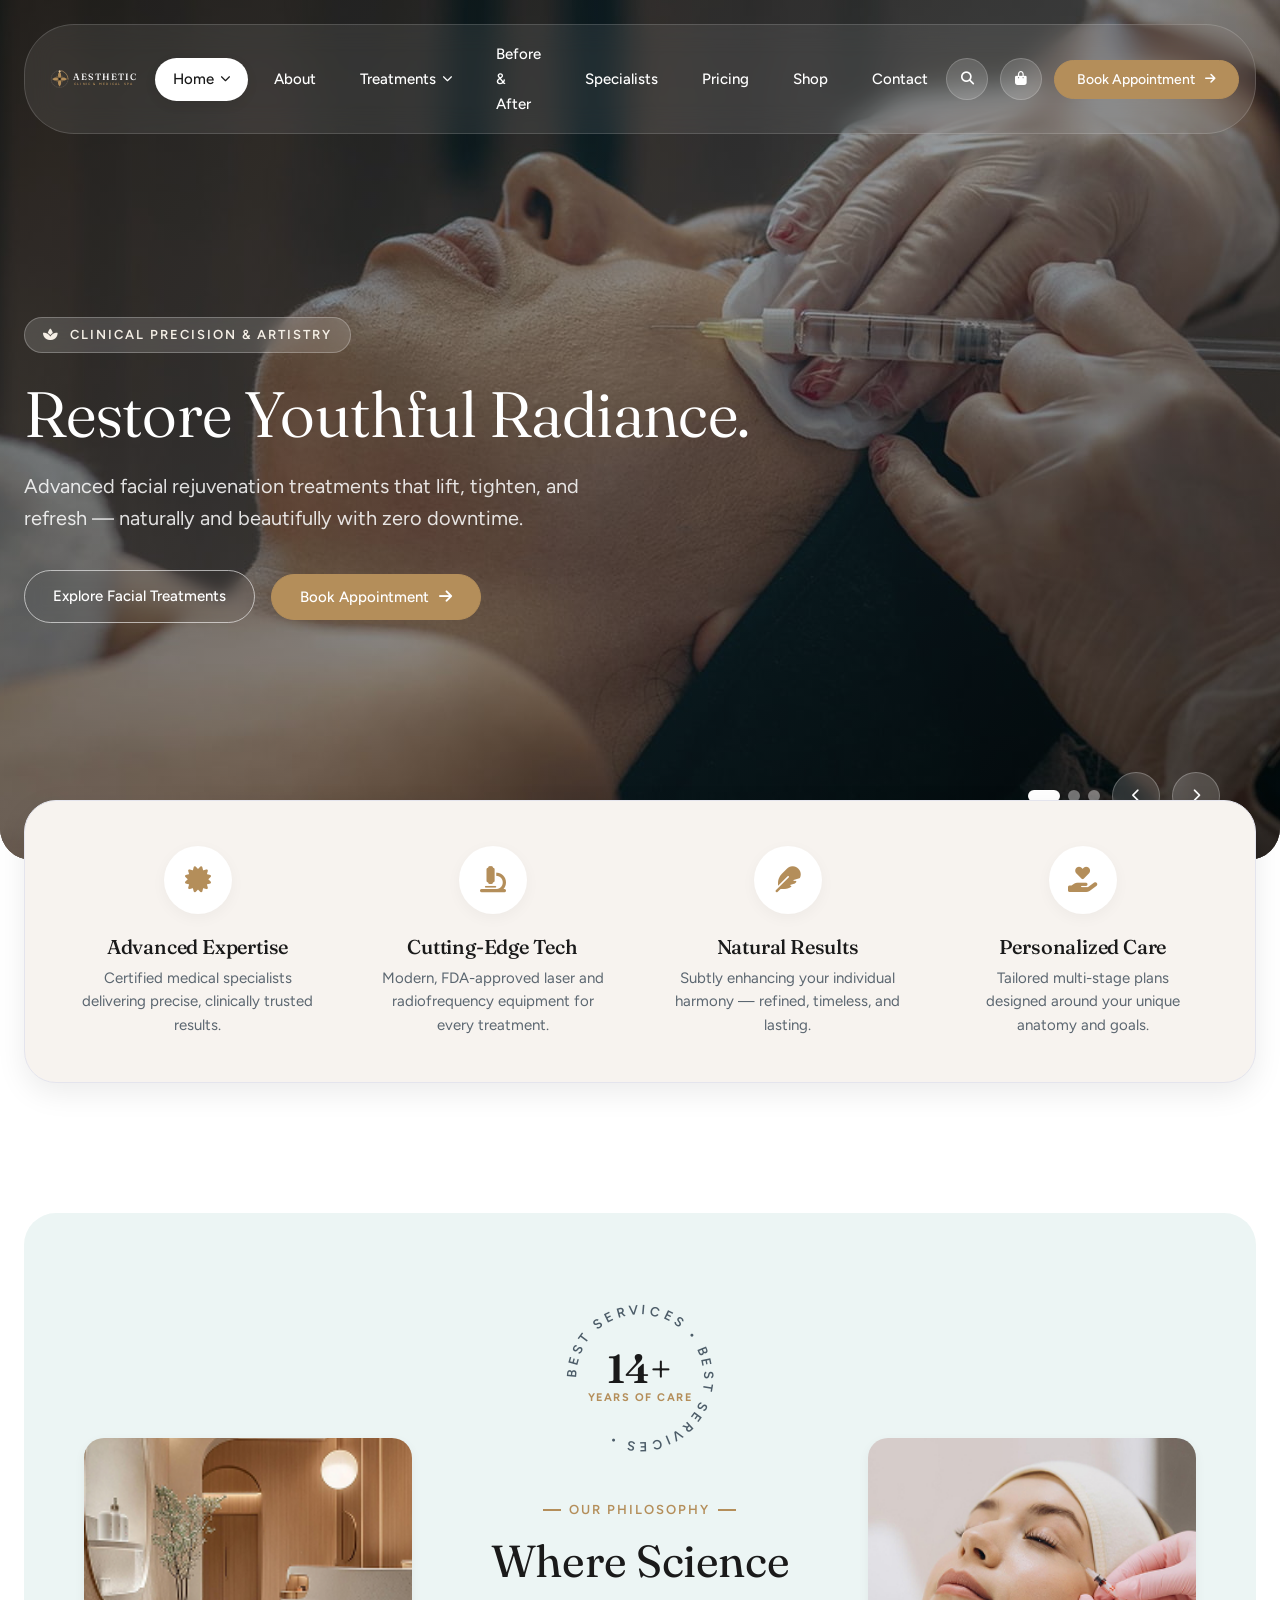
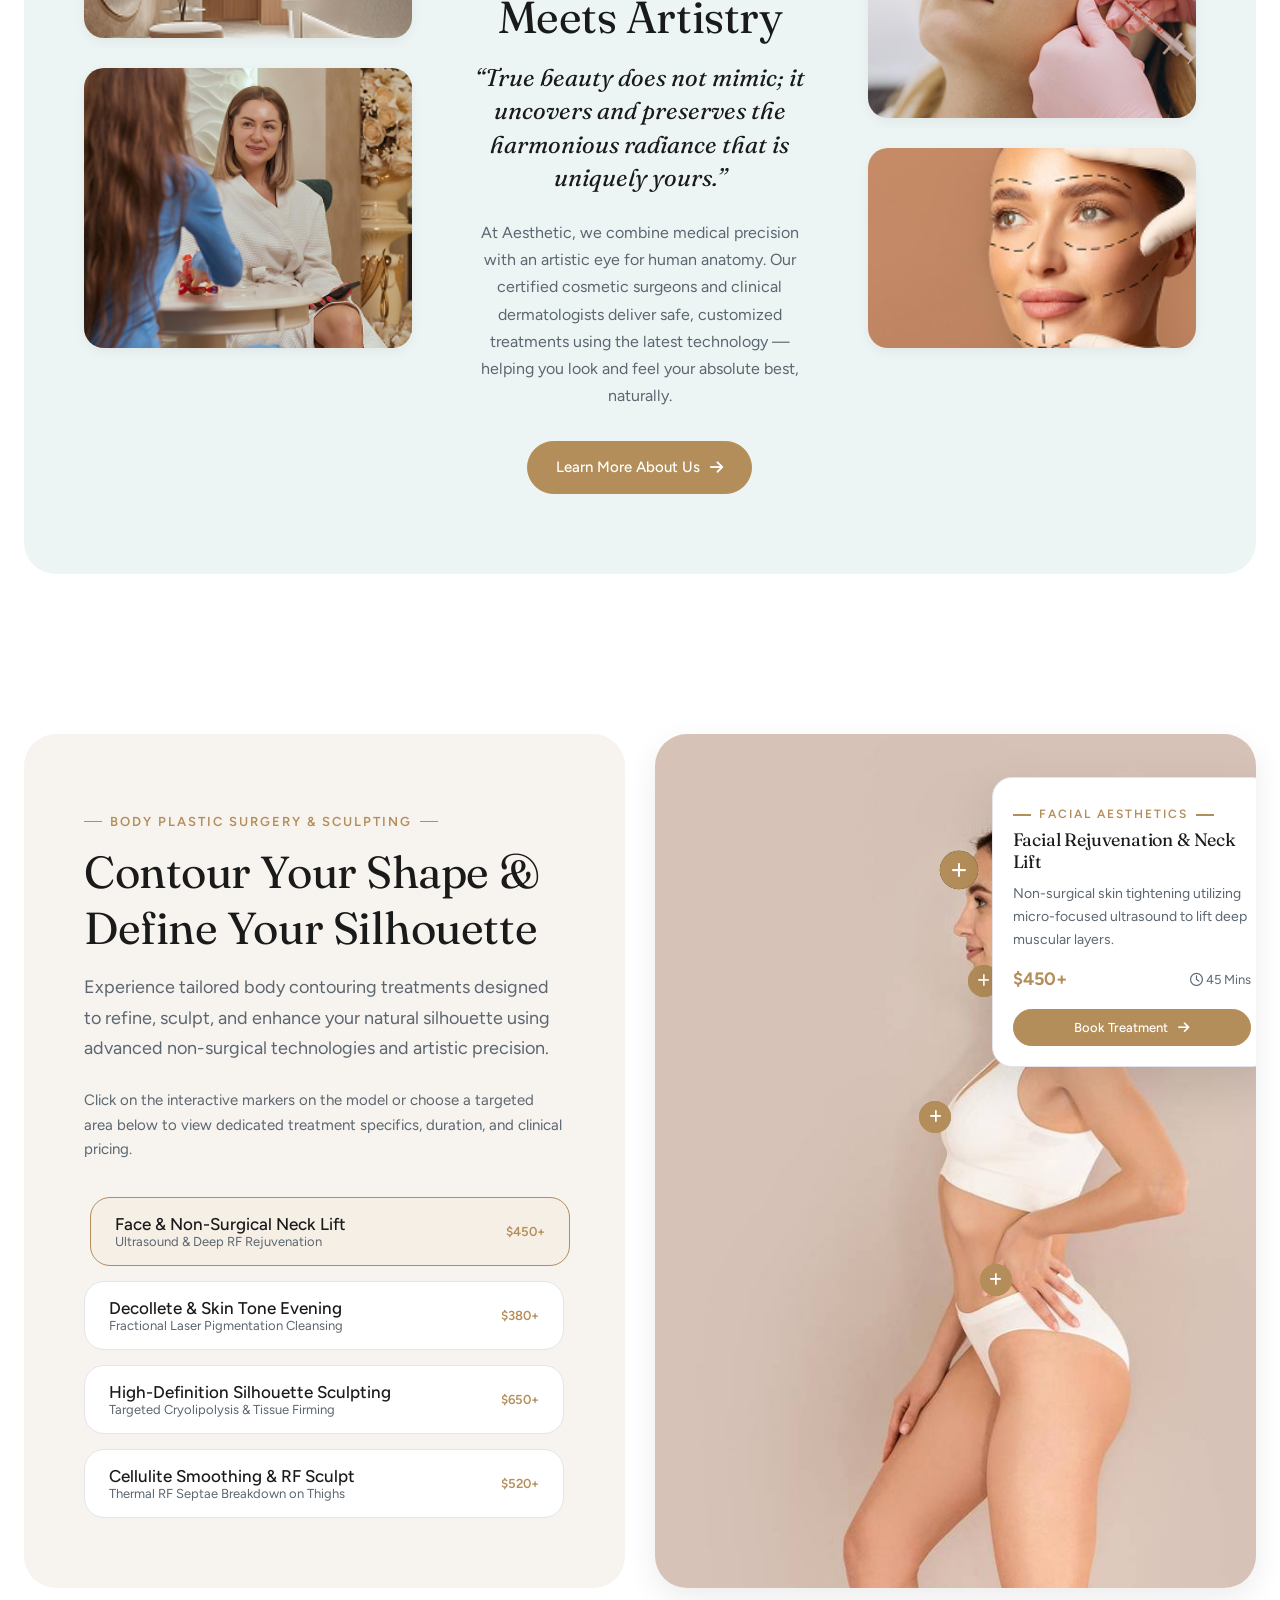
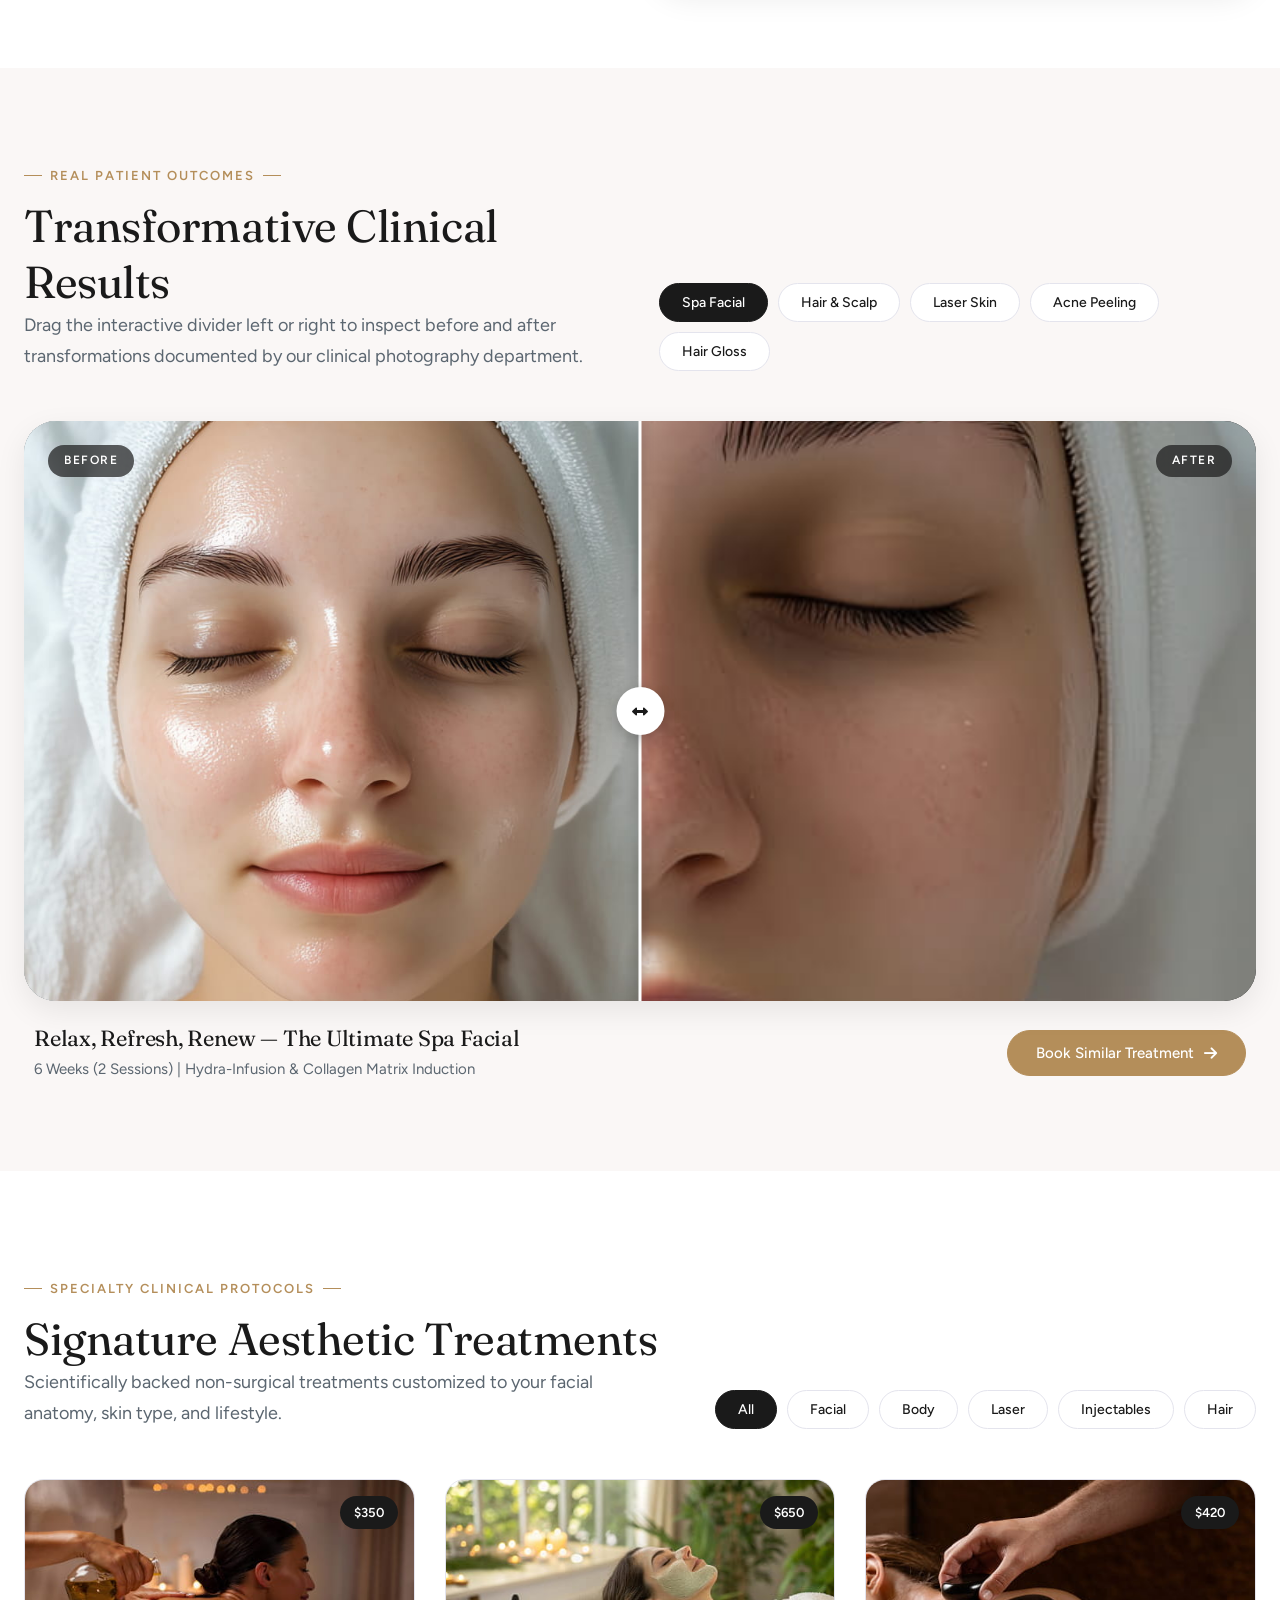
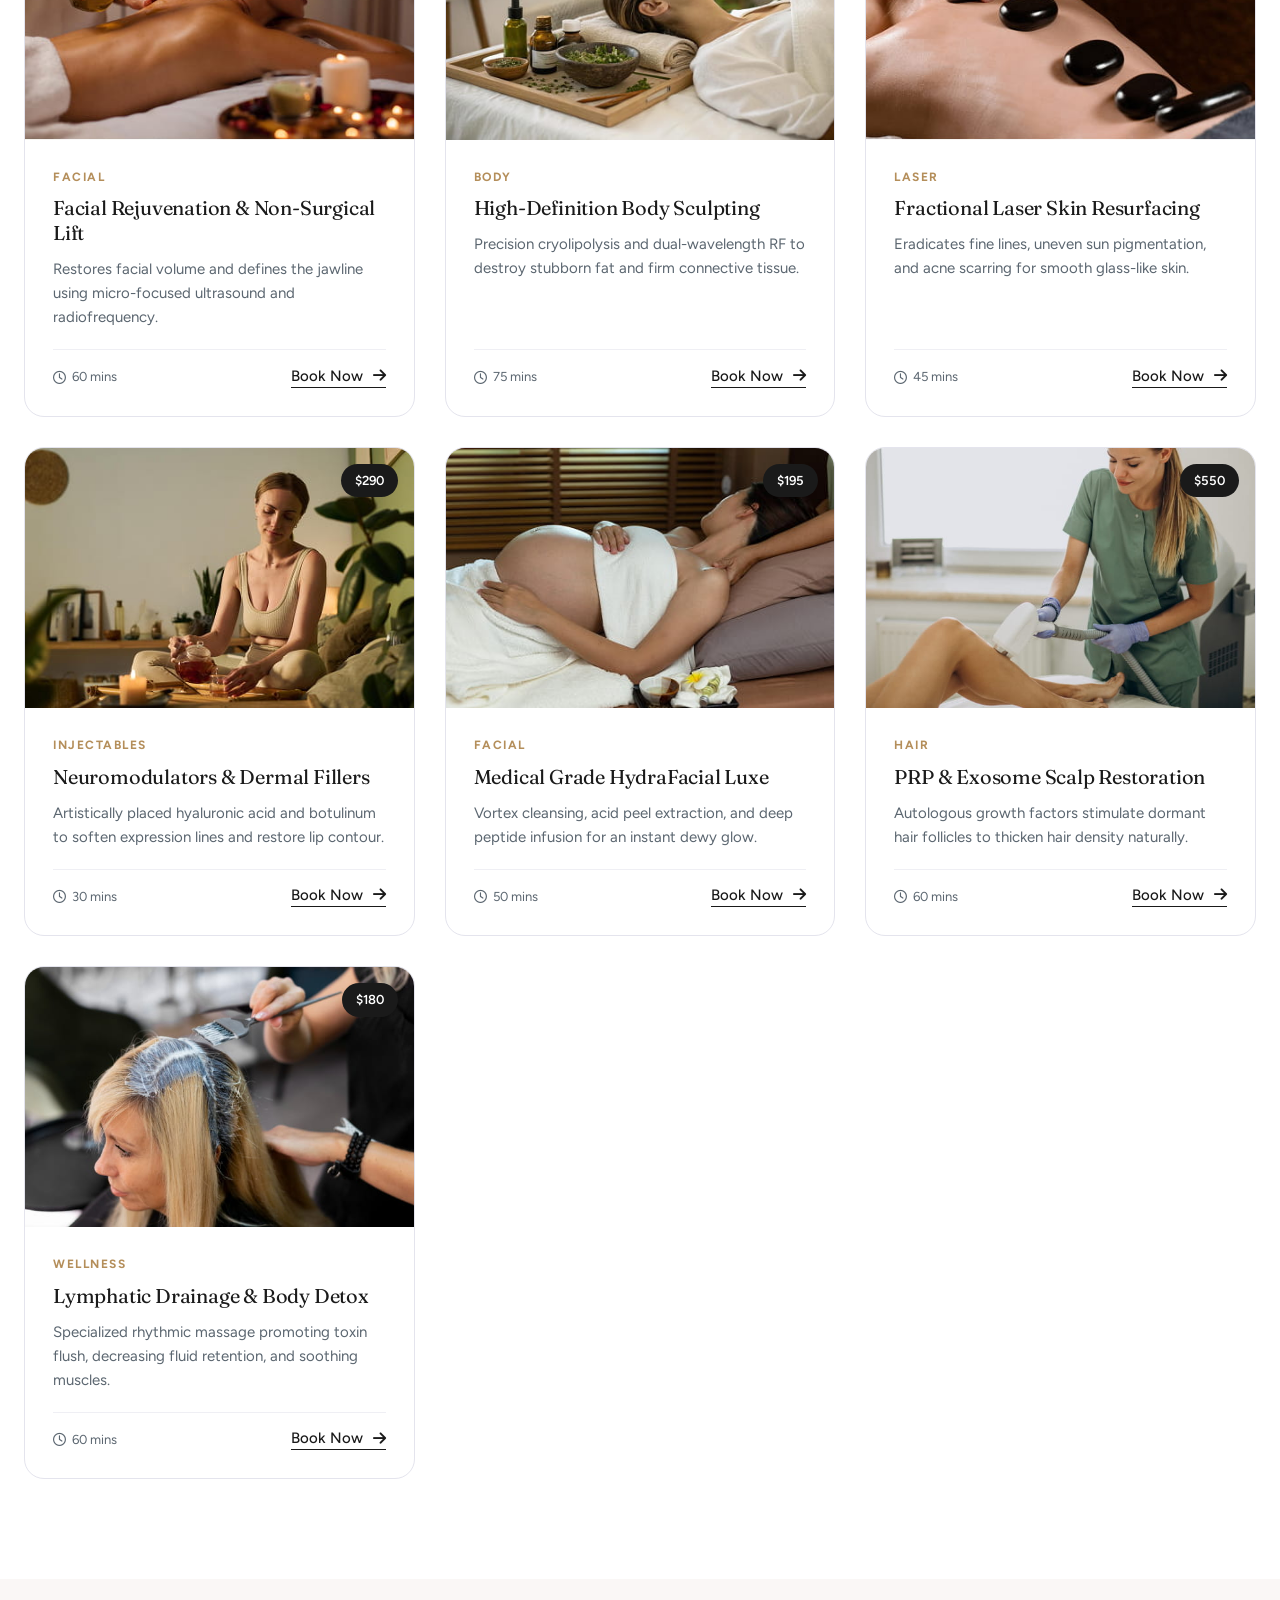
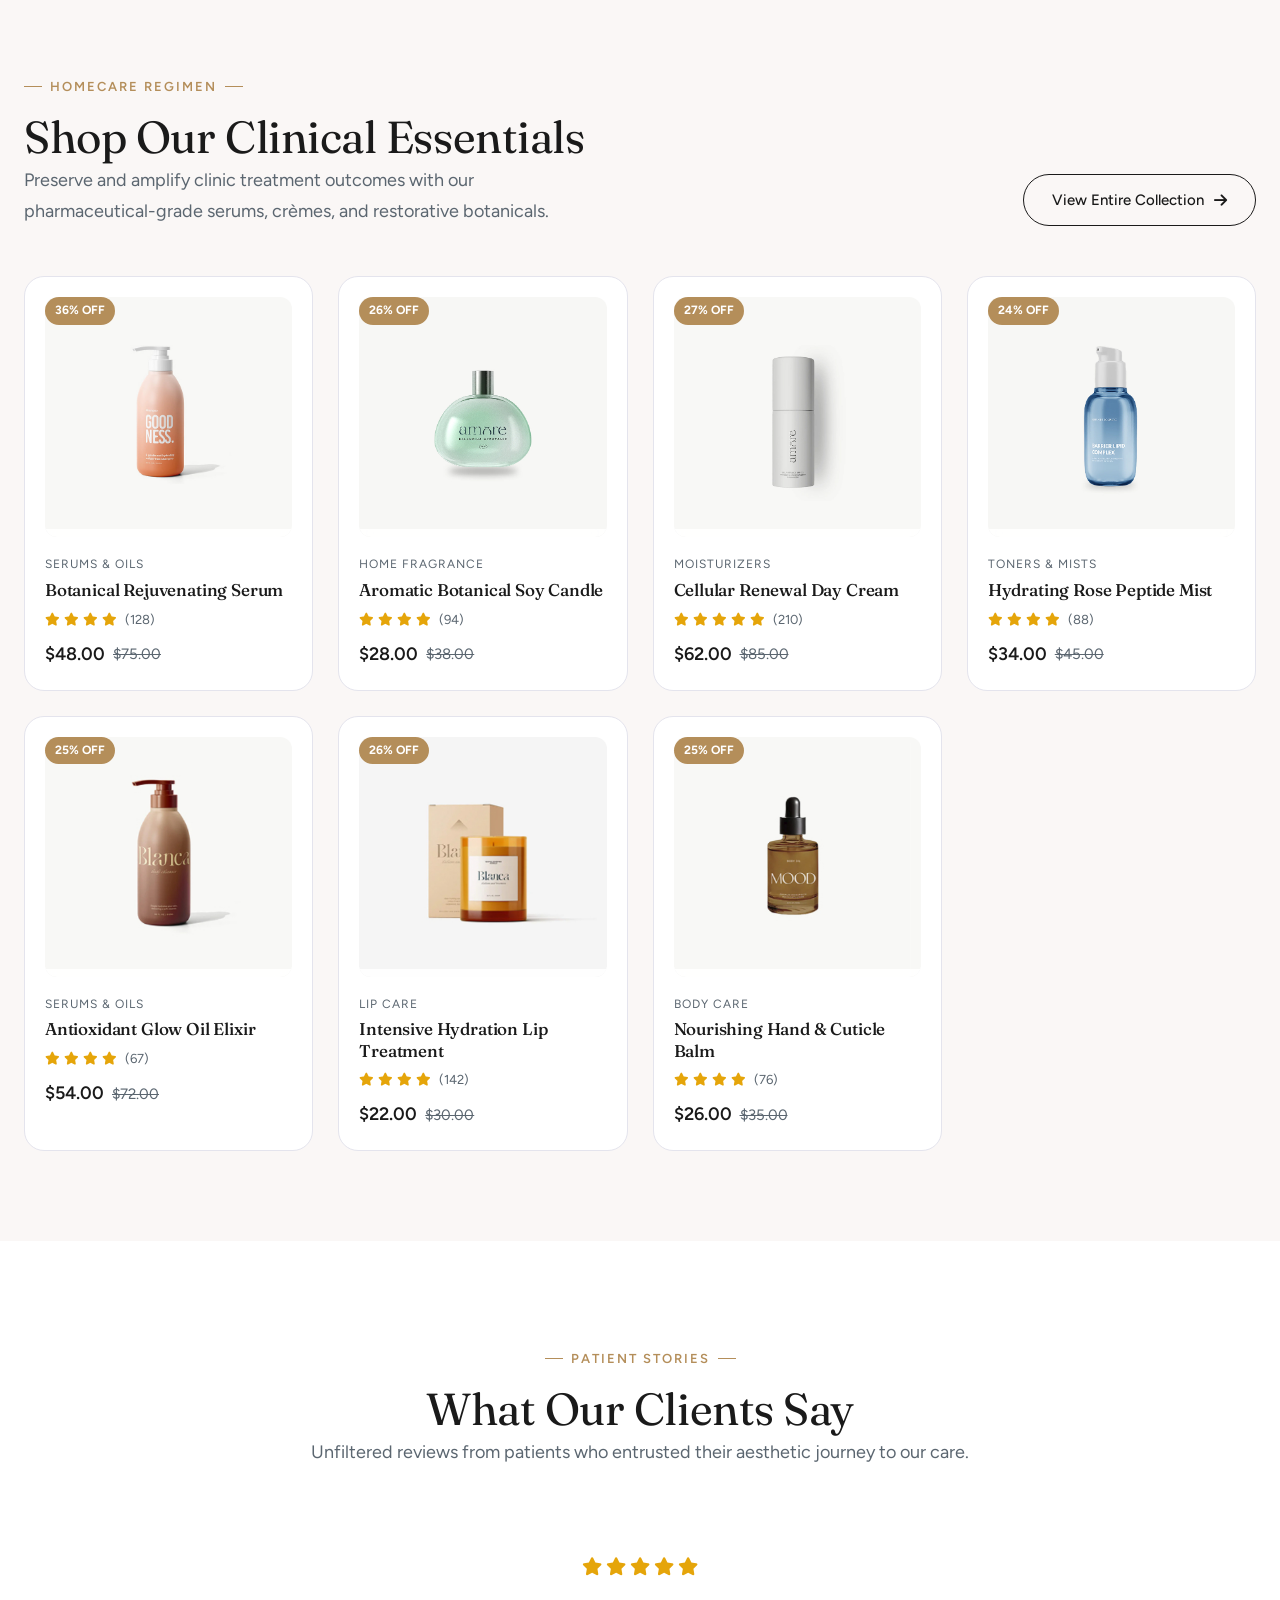
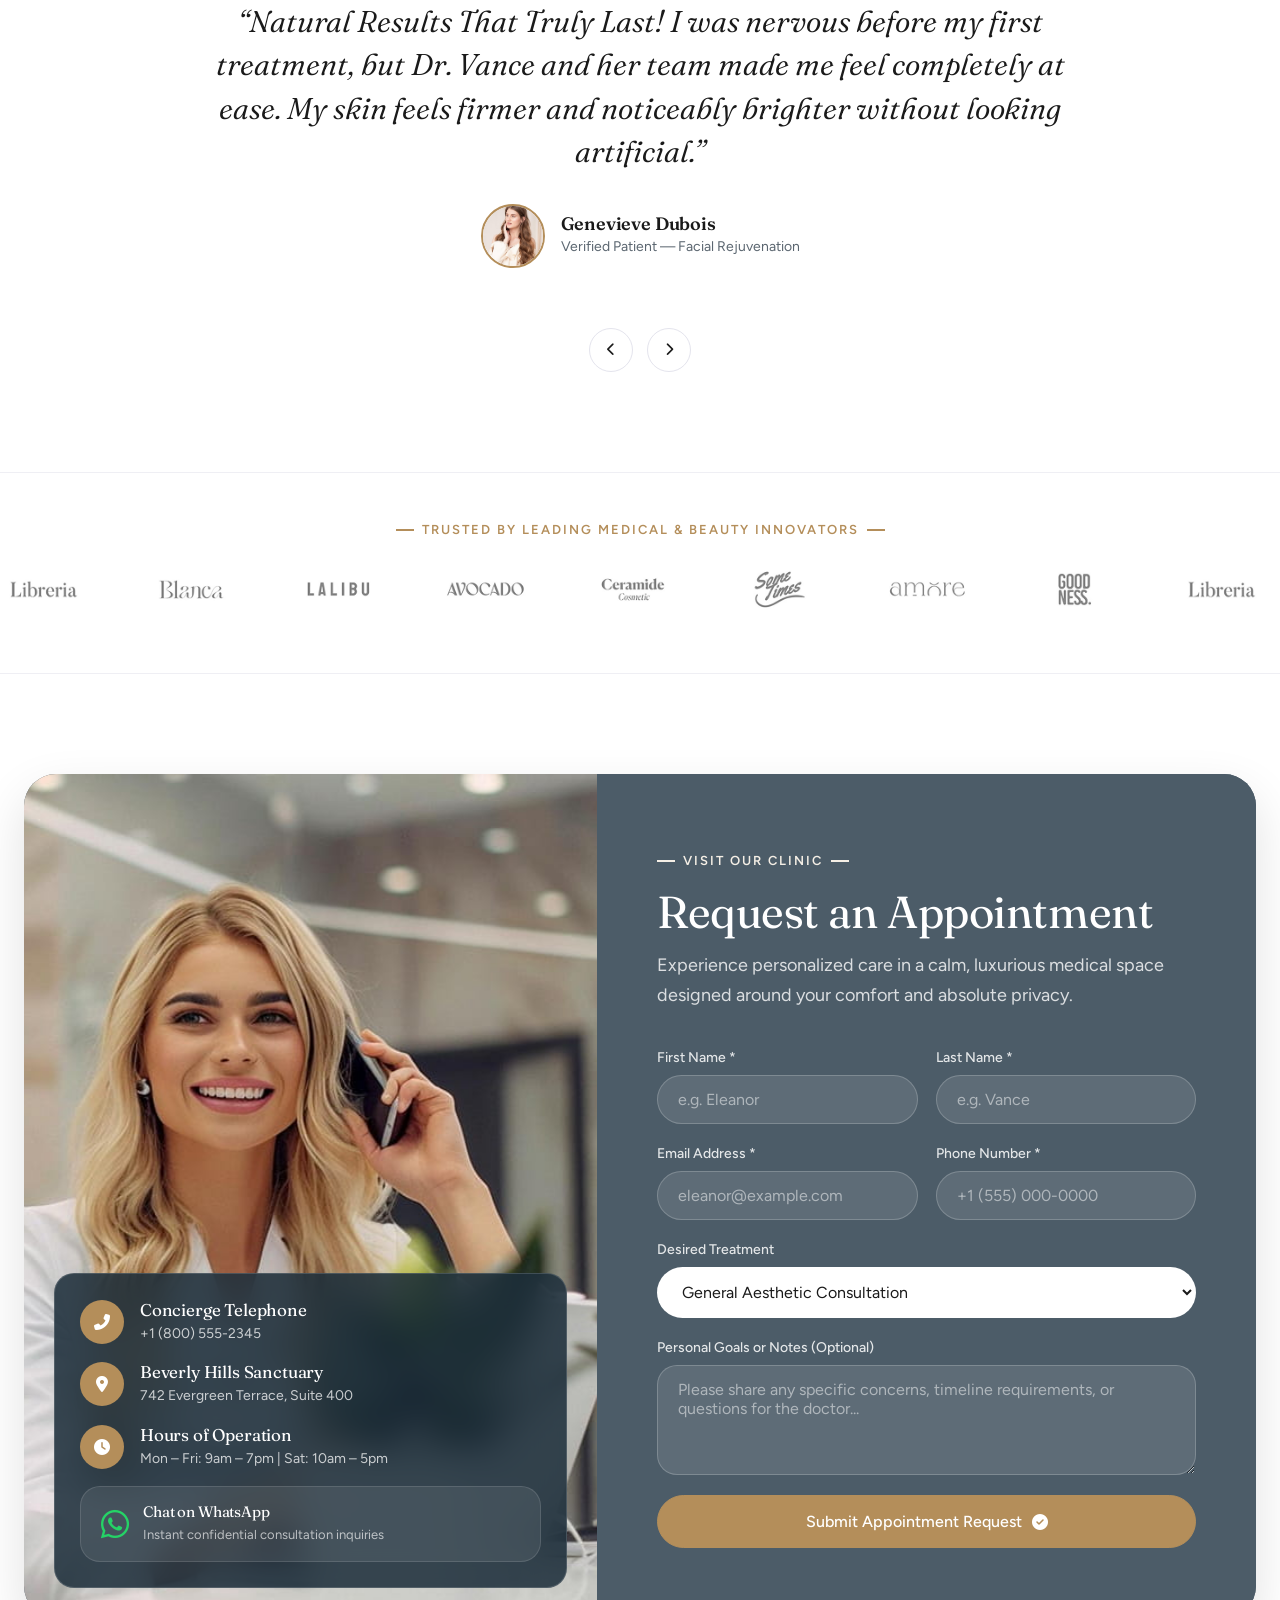
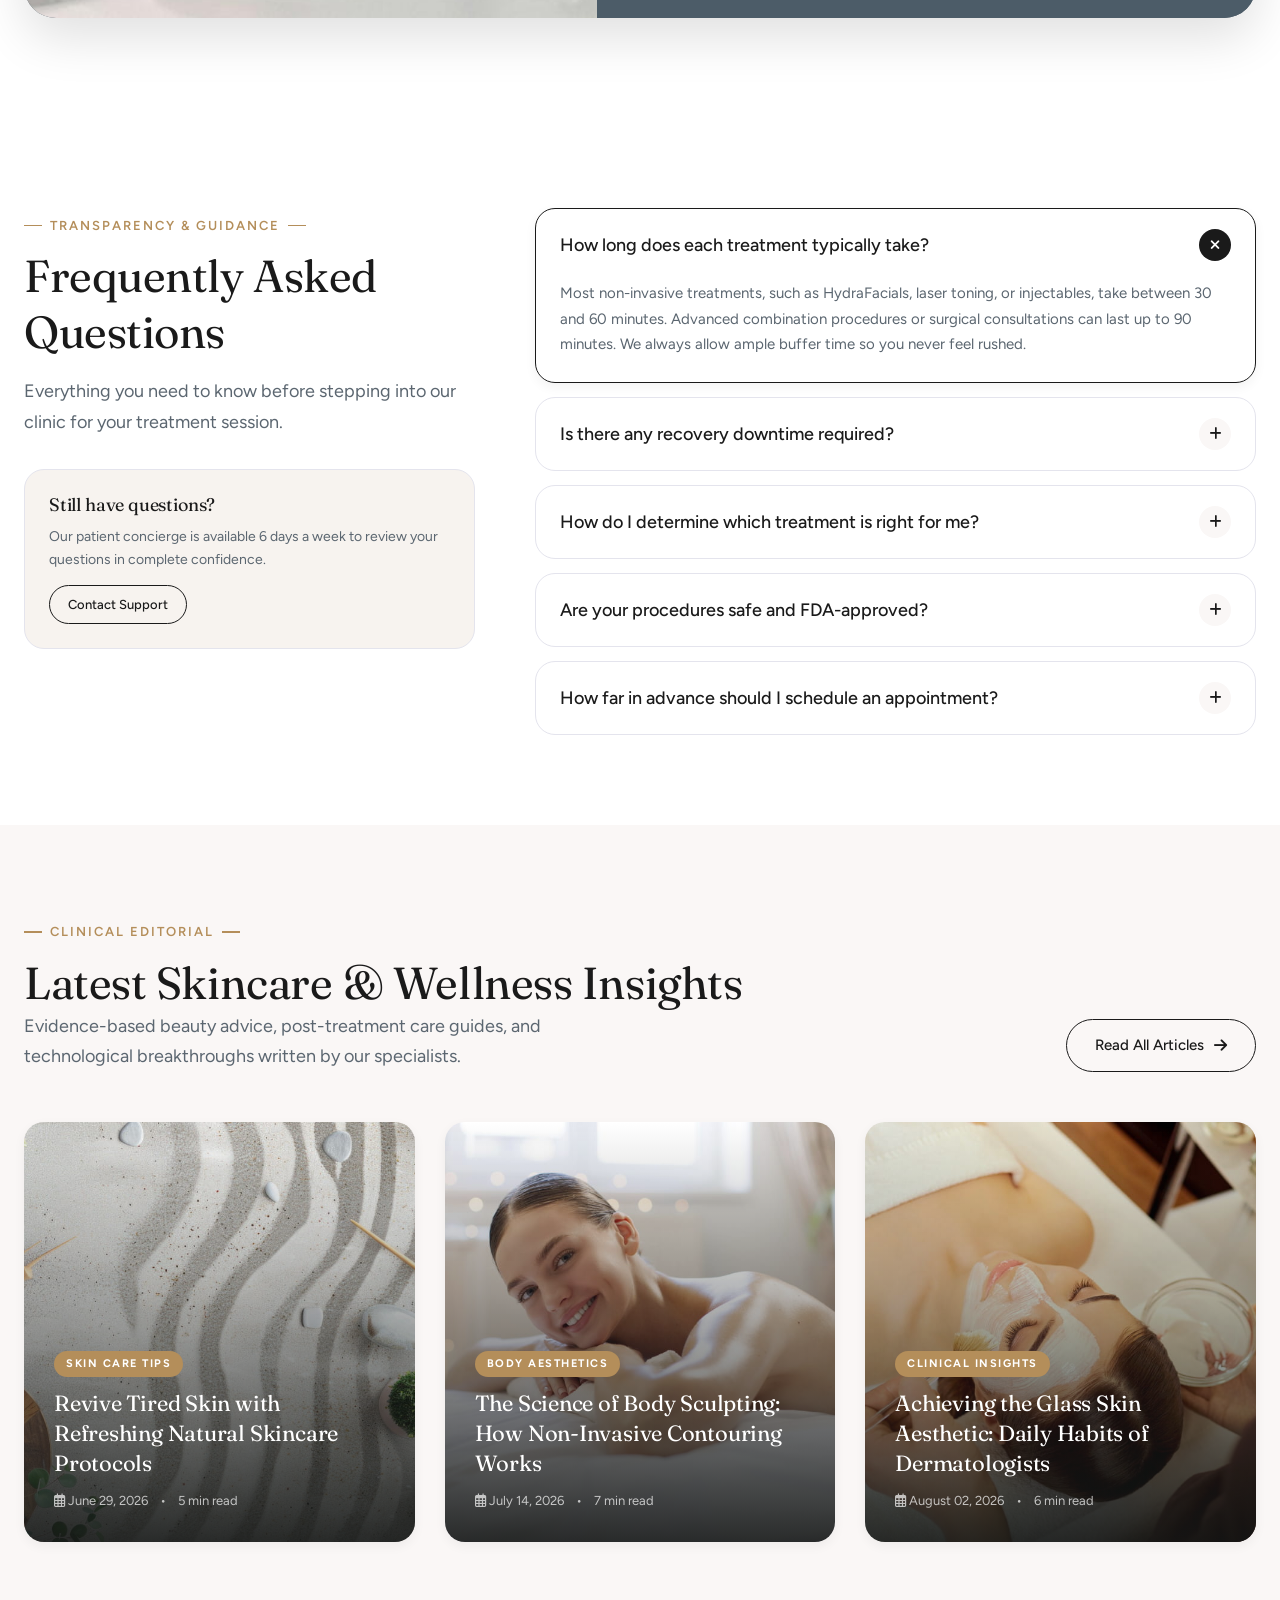
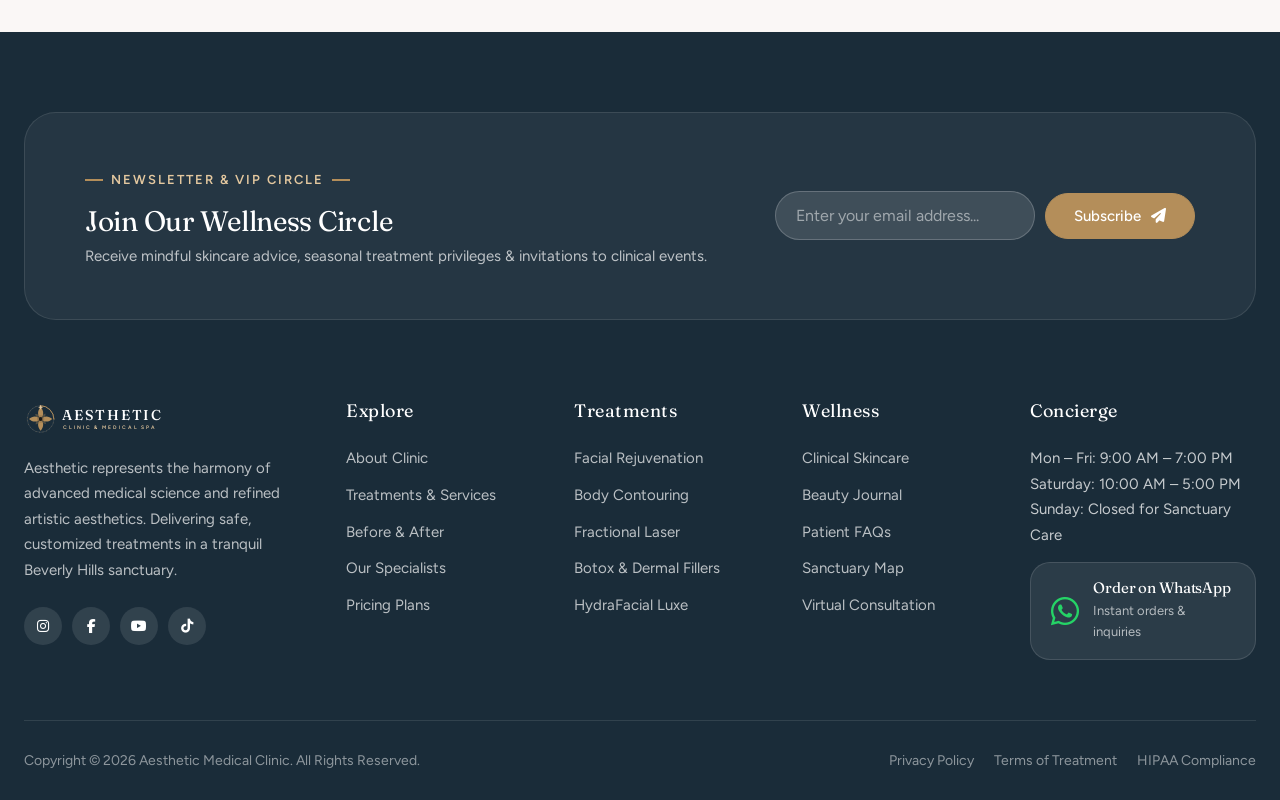
==== commit e8663eeb: "feat: new animated "Bloom" brand logo for the medical spa theme Eight-fold gold bloom inside a preci" ====
--- a/index.html
+++ b/index.html
@@ -15,7 +15,7 @@
 </head>
 <body>
 
-  <!-- ==========================================================================
+    <!-- ==========================================================================
        Header & Navigation Bar
        ========================================================================== -->
   <header class="ae-header">
@@ -23,8 +23,7 @@
       <div class="ae-header-inner">
         <!-- Brand Logo -->
         <a href="index.html" class="ae-brand-logo">
-          <img src="assets/images/logo.svg" alt="Aesthetic Clinic" class="ae-logo-img ae-logo-dark">
-          <img src="assets/images/logo-white.svg" alt="Aesthetic Clinic" class="ae-logo-img ae-logo-light">
+          <svg class="ae-logo" style="height:38px" viewBox="0 0 280 64" role="img" aria-label="Aesthetic — Clinic &amp; Medical Spa" focusable="false"><g class="ae-lg-mark" transform="translate(4 8)"><circle class="ae-lg-ring" cx="24" cy="24" r="22.4"/><circle class="ae-lg-dash" cx="24" cy="24" r="22.4"/><path class="ae-lg-arc" d="M24 1.6A22.4 22.4 0 0 1 46.4 24"/><g class="ae-lg-leaves"><g transform="rotate(45 24 24)"><path class="ae-lg-leaf" d="M24 24C20.8 20.6 20.6 15.4 23.3 11.6 26.9 14.6 27.6 19.9 24 24Z"/></g><g transform="rotate(135 24 24)"><path class="ae-lg-leaf" d="M24 24C20.8 20.6 20.6 15.4 23.3 11.6 26.9 14.6 27.6 19.9 24 24Z"/></g><g transform="rotate(225 24 24)"><path class="ae-lg-leaf" d="M24 24C20.8 20.6 20.6 15.4 23.3 11.6 26.9 14.6 27.6 19.9 24 24Z"/></g><g transform="rotate(315 24 24)"><path class="ae-lg-leaf" d="M24 24C20.8 20.6 20.6 15.4 23.3 11.6 26.9 14.6 27.6 19.9 24 24Z"/></g></g><g class="ae-lg-petals"><g transform="rotate(0 24 24)"><path class="ae-lg-petal" d="M24 24C18.3 18.4 18.3 10.2 24 4.4 29.7 10.2 29.7 18.4 24 24Z"/></g><g transform="rotate(90 24 24)"><path class="ae-lg-petal" d="M24 24C18.3 18.4 18.3 10.2 24 4.4 29.7 10.2 29.7 18.4 24 24Z"/></g><g transform="rotate(180 24 24)"><path class="ae-lg-petal" d="M24 24C18.3 18.4 18.3 10.2 24 4.4 29.7 10.2 29.7 18.4 24 24Z"/></g><g transform="rotate(270 24 24)"><path class="ae-lg-petal" d="M24 24C18.3 18.4 18.3 10.2 24 4.4 29.7 10.2 29.7 18.4 24 24Z"/></g></g><circle class="ae-lg-halo" cx="24" cy="24" r="6.2"/><circle class="ae-lg-core" cx="24" cy="24" r="3.2"/><g class="ae-lg-orbit"><path class="ae-lg-spark" d="M24 0.2 25.25 3.05 28.1 4.3 25.25 5.55 24 8.4 22.75 5.55 19.9 4.3 22.75 3.05Z"/></g></g><text class="ae-lg-name" x="64" y="34">AESTHETIC</text><text class="ae-lg-sub" x="66" y="48">CLINIC &amp; MEDICAL SPA</text></svg>
         </a>
 
         <!-- Desktop Navigation -->
@@ -33,10 +32,10 @@
             <li class="ae-nav-item active">
               <a href="index.html" class="ae-nav-link">Home <i class="fas fa-chevron-down" style="font-size: 0.65rem;"></i></a>
               <div class="ae-dropdown">
-                <a href="index.html" class="ae-dropdown-link">Home Flagship <i class="fas fa-check" style="font-size: 0.75rem; color: var(--ae-primary);"></i></a>
-                <a href="#silhouette" class="ae-dropdown-link">Body Contouring</a>
-                <a href="#beforeAfter" class="ae-dropdown-link">Transformations</a>
-                <a href="#treatments" class="ae-dropdown-link">Treatments Grid</a>
+                <a href="index.html" class="ae-dropdown-link">Home Flagship</a>
+                <a href="index.html#silhouette" class="ae-dropdown-link">Body Contouring</a>
+                <a href="index.html#beforeAfter" class="ae-dropdown-link">Transformations</a>
+                <a href="index.html#treatments" class="ae-dropdown-link">Treatments Grid</a>
               </div>
             </li>
             <li class="ae-nav-item">
@@ -94,7 +93,7 @@
   <div class="ae-drawer-backdrop" id="mobileDrawer">
     <div class="ae-drawer" style="max-width: 320px;">
       <div class="ae-drawer-header">
-        <img src="assets/images/logo.svg" alt="Aesthetic" style="height: 32px;">
+        <svg class="ae-logo" style="height:32px" viewBox="0 0 280 64" role="img" aria-label="Aesthetic — Clinic &amp; Medical Spa" focusable="false"><g class="ae-lg-mark" transform="translate(4 8)"><circle class="ae-lg-ring" cx="24" cy="24" r="22.4"/><circle class="ae-lg-dash" cx="24" cy="24" r="22.4"/><path class="ae-lg-arc" d="M24 1.6A22.4 22.4 0 0 1 46.4 24"/><g class="ae-lg-leaves"><g transform="rotate(45 24 24)"><path class="ae-lg-leaf" d="M24 24C20.8 20.6 20.6 15.4 23.3 11.6 26.9 14.6 27.6 19.9 24 24Z"/></g><g transform="rotate(135 24 24)"><path class="ae-lg-leaf" d="M24 24C20.8 20.6 20.6 15.4 23.3 11.6 26.9 14.6 27.6 19.9 24 24Z"/></g><g transform="rotate(225 24 24)"><path class="ae-lg-leaf" d="M24 24C20.8 20.6 20.6 15.4 23.3 11.6 26.9 14.6 27.6 19.9 24 24Z"/></g><g transform="rotate(315 24 24)"><path class="ae-lg-leaf" d="M24 24C20.8 20.6 20.6 15.4 23.3 11.6 26.9 14.6 27.6 19.9 24 24Z"/></g></g><g class="ae-lg-petals"><g transform="rotate(0 24 24)"><path class="ae-lg-petal" d="M24 24C18.3 18.4 18.3 10.2 24 4.4 29.7 10.2 29.7 18.4 24 24Z"/></g><g transform="rotate(90 24 24)"><path class="ae-lg-petal" d="M24 24C18.3 18.4 18.3 10.2 24 4.4 29.7 10.2 29.7 18.4 24 24Z"/></g><g transform="rotate(180 24 24)"><path class="ae-lg-petal" d="M24 24C18.3 18.4 18.3 10.2 24 4.4 29.7 10.2 29.7 18.4 24 24Z"/></g><g transform="rotate(270 24 24)"><path class="ae-lg-petal" d="M24 24C18.3 18.4 18.3 10.2 24 4.4 29.7 10.2 29.7 18.4 24 24Z"/></g></g><circle class="ae-lg-halo" cx="24" cy="24" r="6.2"/><circle class="ae-lg-core" cx="24" cy="24" r="3.2"/><g class="ae-lg-orbit"><path class="ae-lg-spark" d="M24 0.2 25.25 3.05 28.1 4.3 25.25 5.55 24 8.4 22.75 5.55 19.9 4.3 22.75 3.05Z"/></g></g><text class="ae-lg-name" x="64" y="34">AESTHETIC</text><text class="ae-lg-sub" x="66" y="48">CLINIC &amp; MEDICAL SPA</text></svg>
         <button class="ae-modal-close-btn" id="mobileDrawerClose"><i class="fas fa-times"></i></button>
       </div>
       <div class="ae-drawer-body">
@@ -711,7 +710,7 @@
       <div class="ae-footer-grid">
         <!-- Brand Col -->
         <div class="ae-footer-col">
-          <img src="assets/images/logo-white.svg" alt="Aesthetic" style="height: 38px;">
+          <svg class="ae-logo ae-logo--light" style="height:38px" viewBox="0 0 280 64" role="img" aria-label="Aesthetic — Clinic &amp; Medical Spa" focusable="false"><g class="ae-lg-mark" transform="translate(4 8)"><circle class="ae-lg-ring" cx="24" cy="24" r="22.4"/><circle class="ae-lg-dash" cx="24" cy="24" r="22.4"/><path class="ae-lg-arc" d="M24 1.6A22.4 22.4 0 0 1 46.4 24"/><g class="ae-lg-leaves"><g transform="rotate(45 24 24)"><path class="ae-lg-leaf" d="M24 24C20.8 20.6 20.6 15.4 23.3 11.6 26.9 14.6 27.6 19.9 24 24Z"/></g><g transform="rotate(135 24 24)"><path class="ae-lg-leaf" d="M24 24C20.8 20.6 20.6 15.4 23.3 11.6 26.9 14.6 27.6 19.9 24 24Z"/></g><g transform="rotate(225 24 24)"><path class="ae-lg-leaf" d="M24 24C20.8 20.6 20.6 15.4 23.3 11.6 26.9 14.6 27.6 19.9 24 24Z"/></g><g transform="rotate(315 24 24)"><path class="ae-lg-leaf" d="M24 24C20.8 20.6 20.6 15.4 23.3 11.6 26.9 14.6 27.6 19.9 24 24Z"/></g></g><g class="ae-lg-petals"><g transform="rotate(0 24 24)"><path class="ae-lg-petal" d="M24 24C18.3 18.4 18.3 10.2 24 4.4 29.7 10.2 29.7 18.4 24 24Z"/></g><g transform="rotate(90 24 24)"><path class="ae-lg-petal" d="M24 24C18.3 18.4 18.3 10.2 24 4.4 29.7 10.2 29.7 18.4 24 24Z"/></g><g transform="rotate(180 24 24)"><path class="ae-lg-petal" d="M24 24C18.3 18.4 18.3 10.2 24 4.4 29.7 10.2 29.7 18.4 24 24Z"/></g><g transform="rotate(270 24 24)"><path class="ae-lg-petal" d="M24 24C18.3 18.4 18.3 10.2 24 4.4 29.7 10.2 29.7 18.4 24 24Z"/></g></g><circle class="ae-lg-halo" cx="24" cy="24" r="6.2"/><circle class="ae-lg-core" cx="24" cy="24" r="3.2"/><g class="ae-lg-orbit"><path class="ae-lg-spark" d="M24 0.2 25.25 3.05 28.1 4.3 25.25 5.55 24 8.4 22.75 5.55 19.9 4.3 22.75 3.05Z"/></g></g><text class="ae-lg-name" x="64" y="34">AESTHETIC</text><text class="ae-lg-sub" x="66" y="48">CLINIC &amp; MEDICAL SPA</text></svg>
           <p class="ae-footer-brand-desc">Aesthetic represents the harmony of advanced medical science and refined artistic aesthetics. Delivering safe, customized treatments in a tranquil Beverly Hills sanctuary.</p>
           <div class="ae-footer-socials">
             <a href="https://instagram.com" class="ae-social-btn" aria-label="Instagram"><i class="fab fa-instagram"></i></a>
--- a/assets/css/style.css
+++ b/assets/css/style.css
@@ -262,13 +262,15 @@
    Header & Navigation
    ========================================================================== */
 .ae-header {
-  position: absolute;
+  position: fixed;
   top: 0;
   left: 0;
   width: 100%;
   z-index: 100;
   padding-top: 24px;
-  transition: var(--ae-transition);
+  padding-bottom: 0;
+  background-color: transparent;
+  transition: background-color 0.35s ease, padding 0.35s ease, box-shadow 0.35s ease;
 }
 
 .ae-header.is-sticky {
@@ -276,9 +278,10 @@
   top: 0;
   padding-top: 12px;
   padding-bottom: 12px;
-  background-color: rgba(255, 255, 255, 0.95);
+  background-color: rgba(255, 255, 255, 0.98);
   backdrop-filter: blur(16px);
-  box-shadow: 0 4px 20px rgba(0, 0, 0, 0.06);
+  -webkit-backdrop-filter: blur(16px);
+  box-shadow: 0 4px 20px rgba(0, 0, 0, 0.08);
 }
 
 .ae-header-inner {
@@ -2301,3 +2304,94 @@
     padding: 30px 20px;
   }
 }
+
+
+/* ============================================
+   Brand logo — the "Bloom" mark (animated)
+   ============================================ */
+.ae-logo {
+  width: auto;
+  overflow: visible;
+  color: var(--ae-text-main);
+  --ae-logo-core: var(--ae-white);
+  transition: var(--ae-transition);
+}
+.ae-logo--light { color: var(--ae-white); --ae-logo-core: var(--ae-secondary); }
+
+.ae-lg-ring { fill: none; stroke: currentColor; stroke-width: 1; opacity: .18; }
+.ae-lg-dash {
+  fill: none; stroke: var(--ae-primary); stroke-width: 1; stroke-dasharray: 1.5 4.5; opacity: .6;
+  transform-origin: 24px 24px; animation: aeLogoSpin 26s linear infinite;
+}
+.ae-lg-arc {
+  fill: none; stroke: var(--ae-primary); stroke-width: 1.6; stroke-linecap: round;
+  transform-origin: 24px 24px; animation: aeLogoSpin 9s ease-in-out infinite;
+}
+.ae-lg-petals, .ae-lg-leaves {
+  transform-origin: 24px 24px;
+  transition: transform 1.1s cubic-bezier(.22, 1, .36, 1);
+}
+.ae-lg-petal {
+  fill: var(--ae-primary);
+  transform-origin: 24px 24px;
+  animation: aeLogoBreathe 6s ease-in-out infinite;
+}
+.ae-lg-petals g:nth-child(2) .ae-lg-petal { animation-delay: -1.5s; }
+.ae-lg-petals g:nth-child(3) .ae-lg-petal { animation-delay: -3s; }
+.ae-lg-petals g:nth-child(4) .ae-lg-petal { animation-delay: -4.5s; }
+.ae-lg-leaf {
+  fill: var(--ae-primary); opacity: .35;
+  transform-origin: 24px 24px;
+  animation: aeLogoBreathe 6s ease-in-out infinite reverse;
+}
+.ae-lg-halo {
+  fill: var(--ae-logo-core); opacity: .14;
+  transform-origin: 24px 24px; animation: aeLogoPulse 4.5s ease-in-out infinite;
+}
+.ae-lg-core { fill: var(--ae-logo-core); transform-origin: 24px 24px; transition: var(--ae-transition); }
+.ae-lg-orbit { transform-origin: 24px 24px; animation: aeLogoSpin 14s linear infinite; }
+.ae-lg-spark { fill: #E4C89F; animation: aeLogoTwinkle 3.2s ease-in-out infinite; }
+
+.ae-lg-name {
+  font-family: var(--ae-font-heading); font-size: 24px; font-weight: 500;
+  letter-spacing: 3px; fill: currentColor;
+  transition: letter-spacing .9s cubic-bezier(.22, 1, .36, 1);
+}
+.ae-lg-sub {
+  font-family: var(--ae-font-body); font-size: 8.5px; font-weight: 600;
+  letter-spacing: 3.2px; fill: var(--ae-primary);
+  transition: letter-spacing .9s cubic-bezier(.22, 1, .36, 1);
+}
+.ae-logo--light .ae-lg-sub { fill: #E4C89F; }
+
+/* the bloom opens on hover, and the scanning arc sweeps once */
+.ae-brand-logo:hover .ae-lg-petals,
+.ae-brand-logo:focus-visible .ae-lg-petals { transform: rotate(45deg) scale(1.06); }
+.ae-brand-logo:hover .ae-lg-leaves,
+.ae-brand-logo:focus-visible .ae-lg-leaves { transform: rotate(-45deg) scale(1.1); }
+.ae-brand-logo:hover .ae-lg-arc { animation-duration: 1.7s; stroke-width: 2; }
+.ae-brand-logo:hover .ae-lg-orbit { animation-duration: 3.4s; }
+.ae-brand-logo:hover .ae-lg-core { transform: scale(1.3); }
+.ae-brand-logo:hover .ae-lg-name { letter-spacing: 4.2px; }
+.ae-brand-logo:hover .ae-lg-sub { letter-spacing: 4px; }
+.ae-brand-logo:active .ae-lg-petals { transform: rotate(45deg) scale(.94); }
+
+/* the mark settles once the header turns solid on scroll */
+.ae-header .ae-logo { color: var(--ae-white); --ae-logo-core: var(--ae-secondary); }
+.ae-header.is-sticky .ae-logo { color: var(--ae-text-main); --ae-logo-core: var(--ae-white); }
+.ae-header.is-sticky .ae-lg-ring { opacity: .28; }
+
+@keyframes aeLogoSpin { to { transform: rotate(360deg); } }
+@keyframes aeLogoBreathe { 0%, 100% { transform: scale(1); } 50% { transform: scale(1.07); } }
+@keyframes aeLogoPulse {
+  0%, 100% { transform: scale(1); opacity: .14; }
+  50% { transform: scale(1.45); opacity: .05; }
+}
+@keyframes aeLogoTwinkle { 0%, 100% { opacity: 1; } 50% { opacity: .35; } }
+
+@media (prefers-reduced-motion: reduce) {
+  .ae-lg-dash, .ae-lg-arc, .ae-lg-petal, .ae-lg-leaf, .ae-lg-halo, .ae-lg-orbit, .ae-lg-spark {
+    animation: none;
+  }
+  .ae-lg-petals, .ae-lg-leaves, .ae-lg-core, .ae-lg-name, .ae-lg-sub { transition: none; }
+}
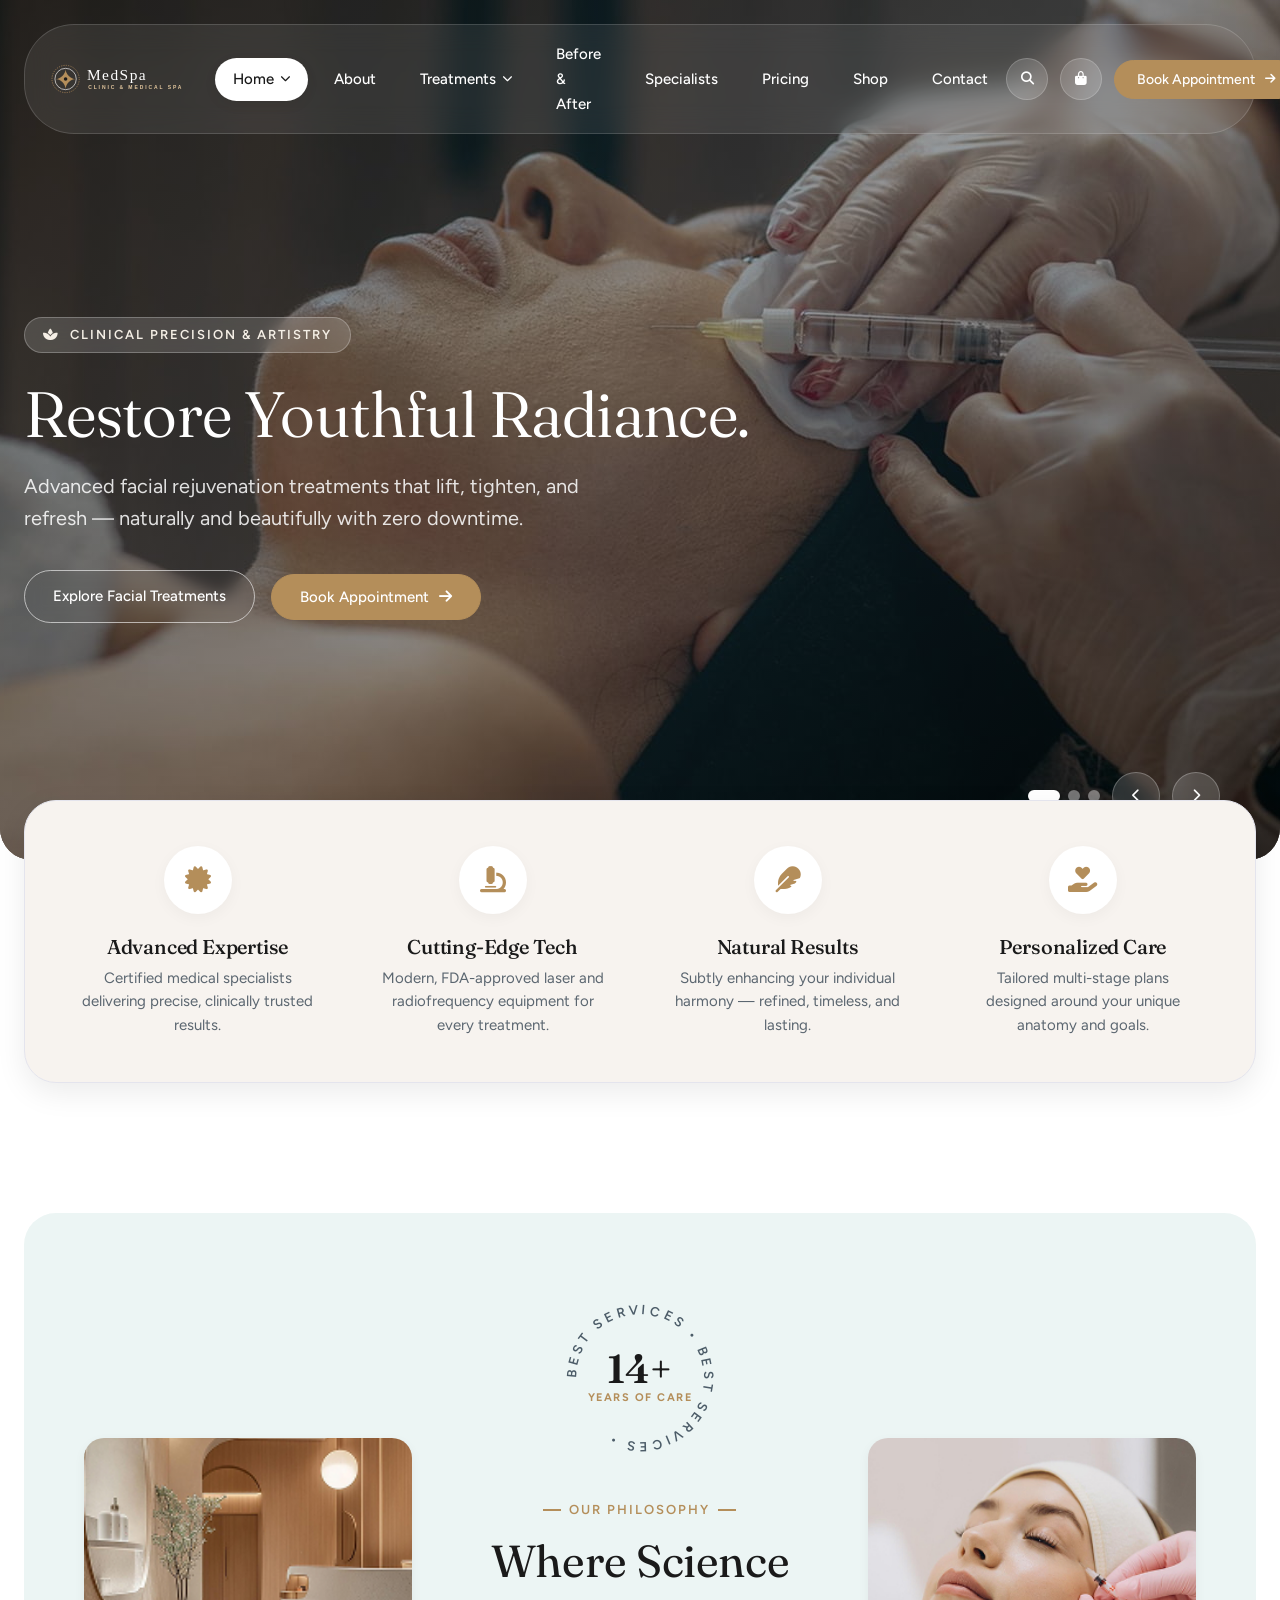
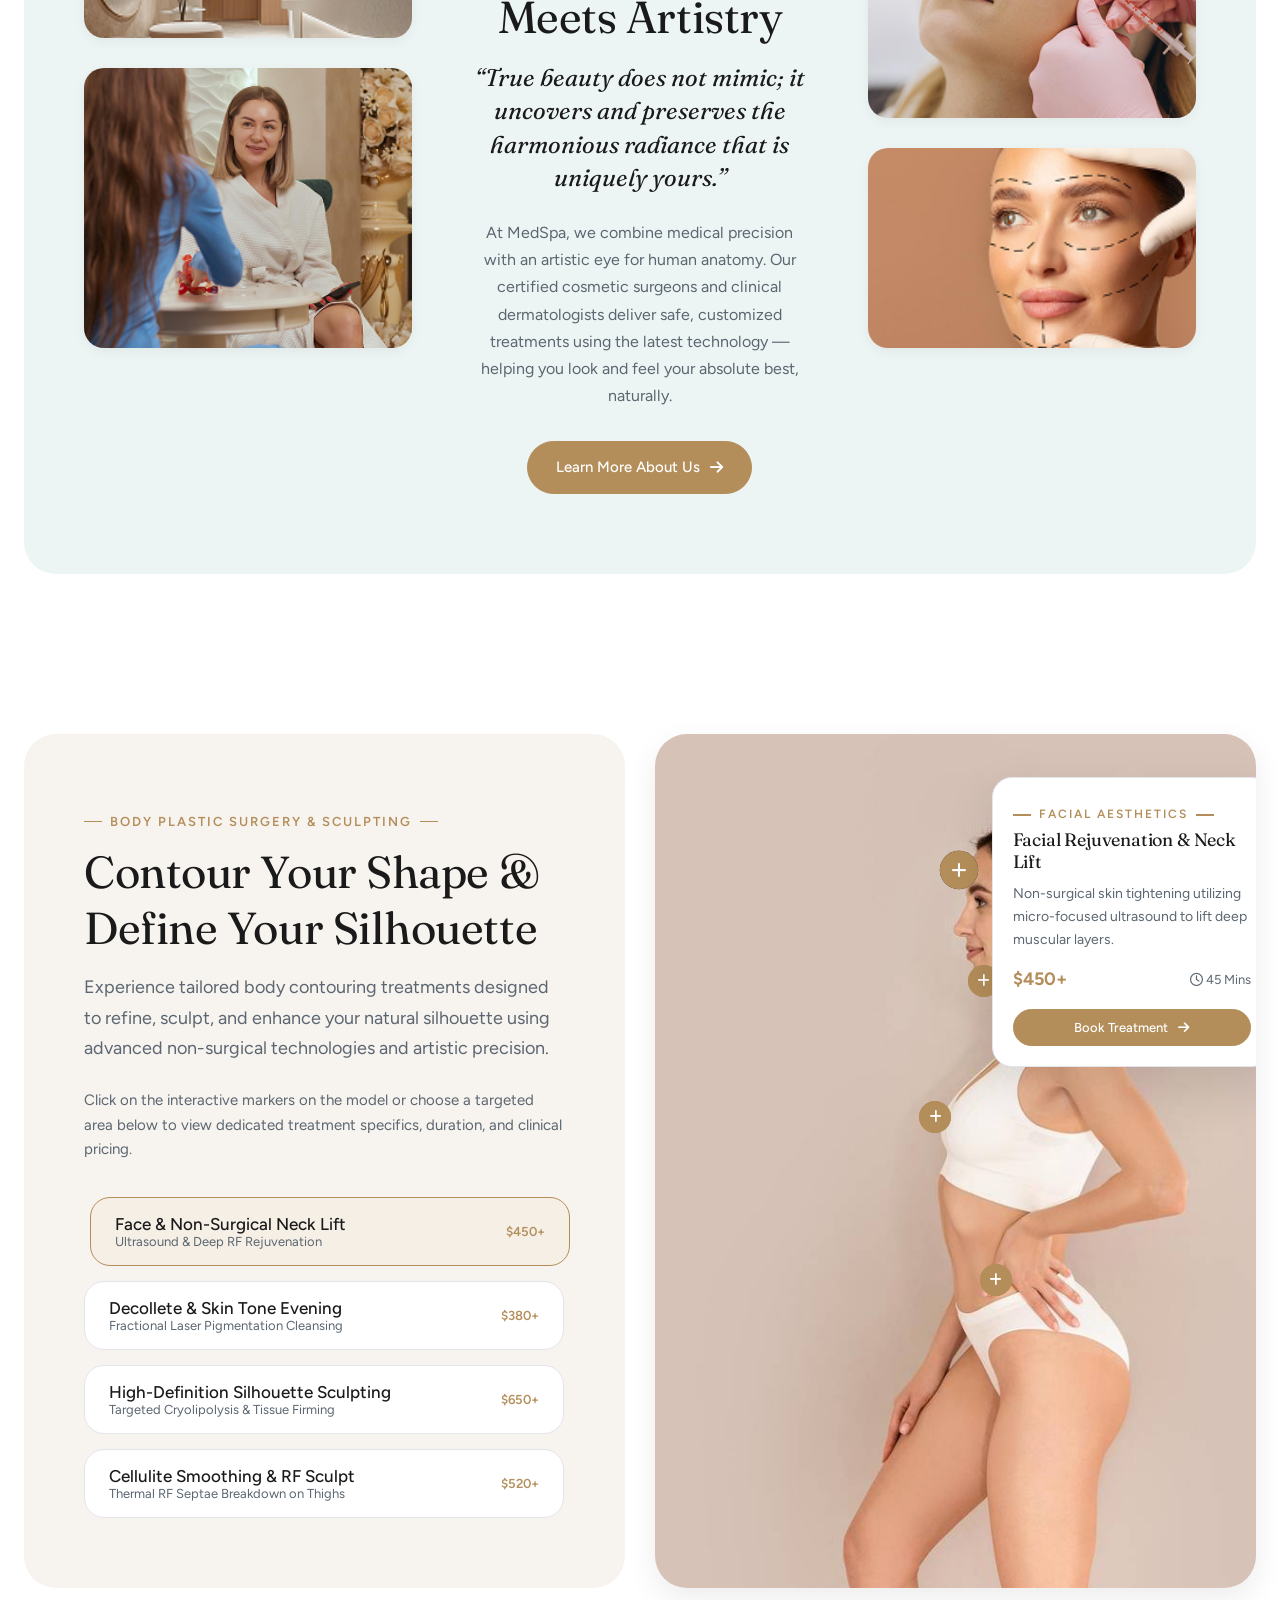
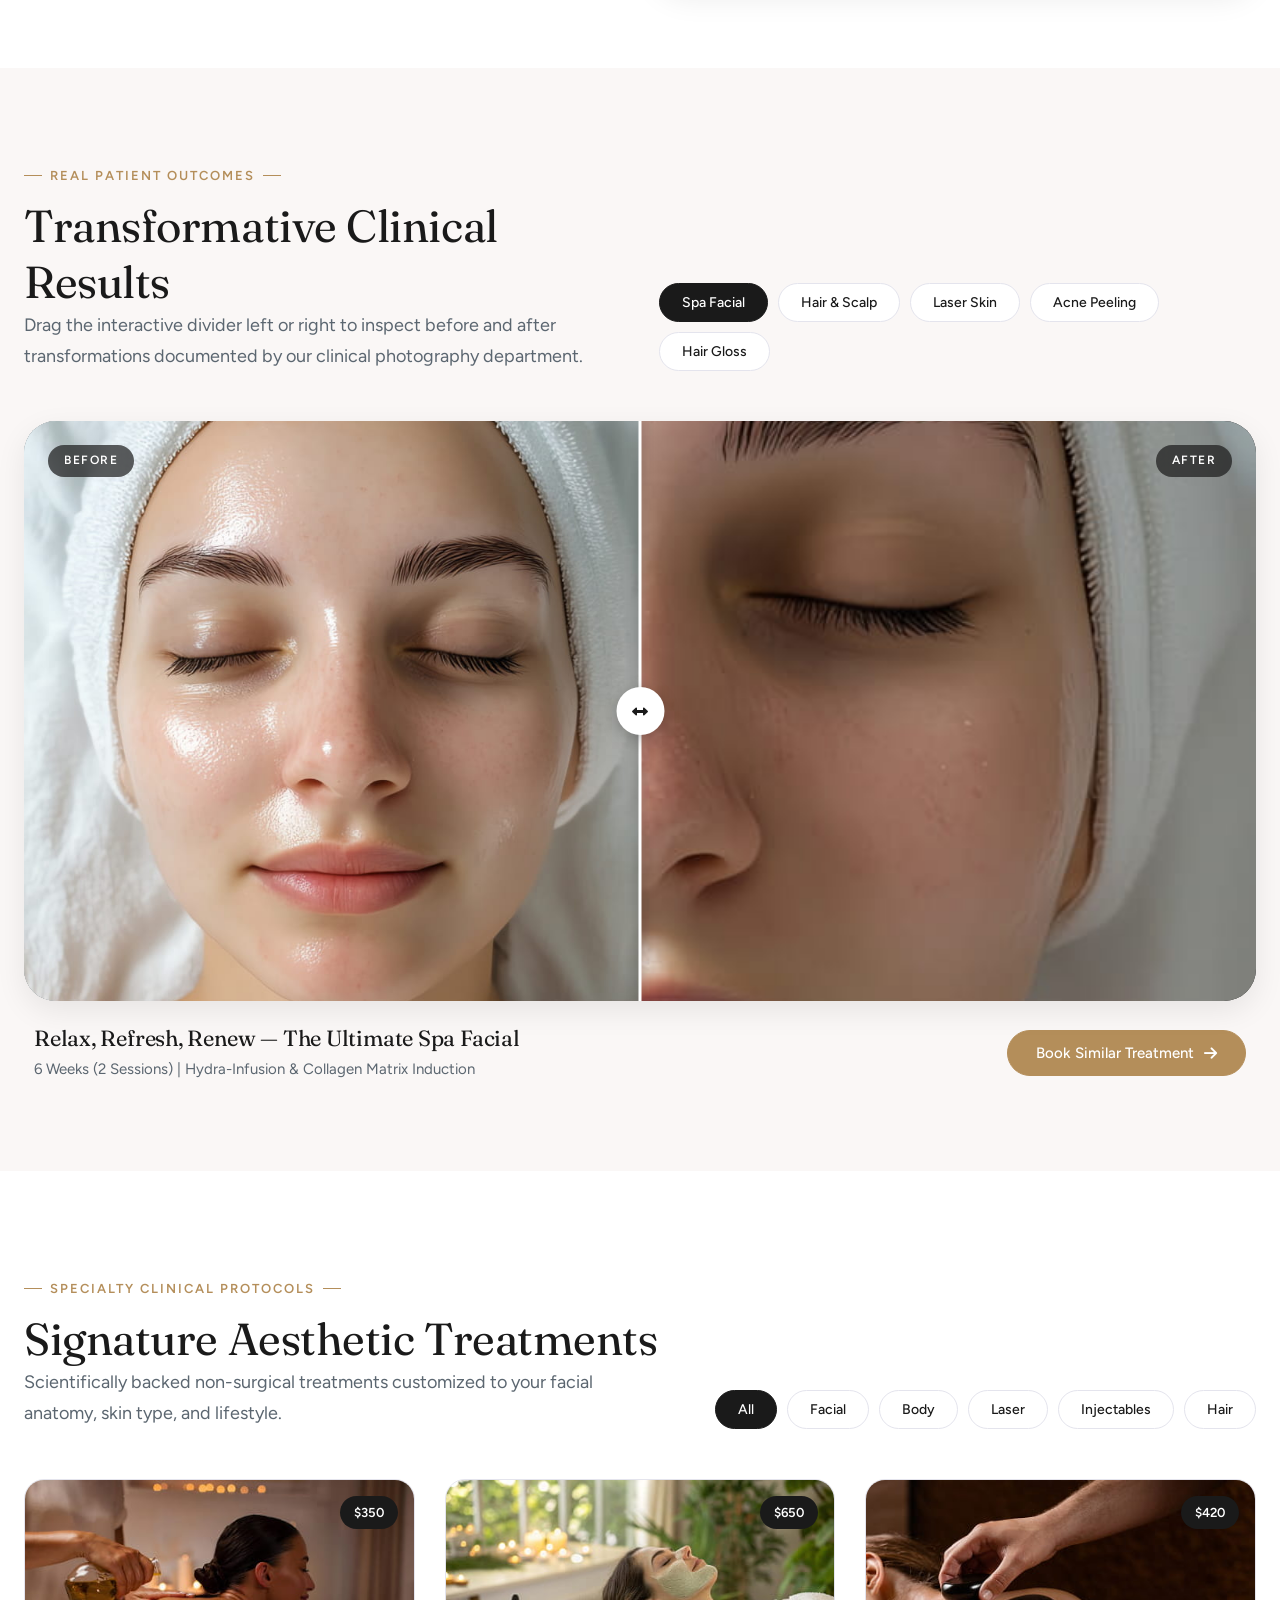
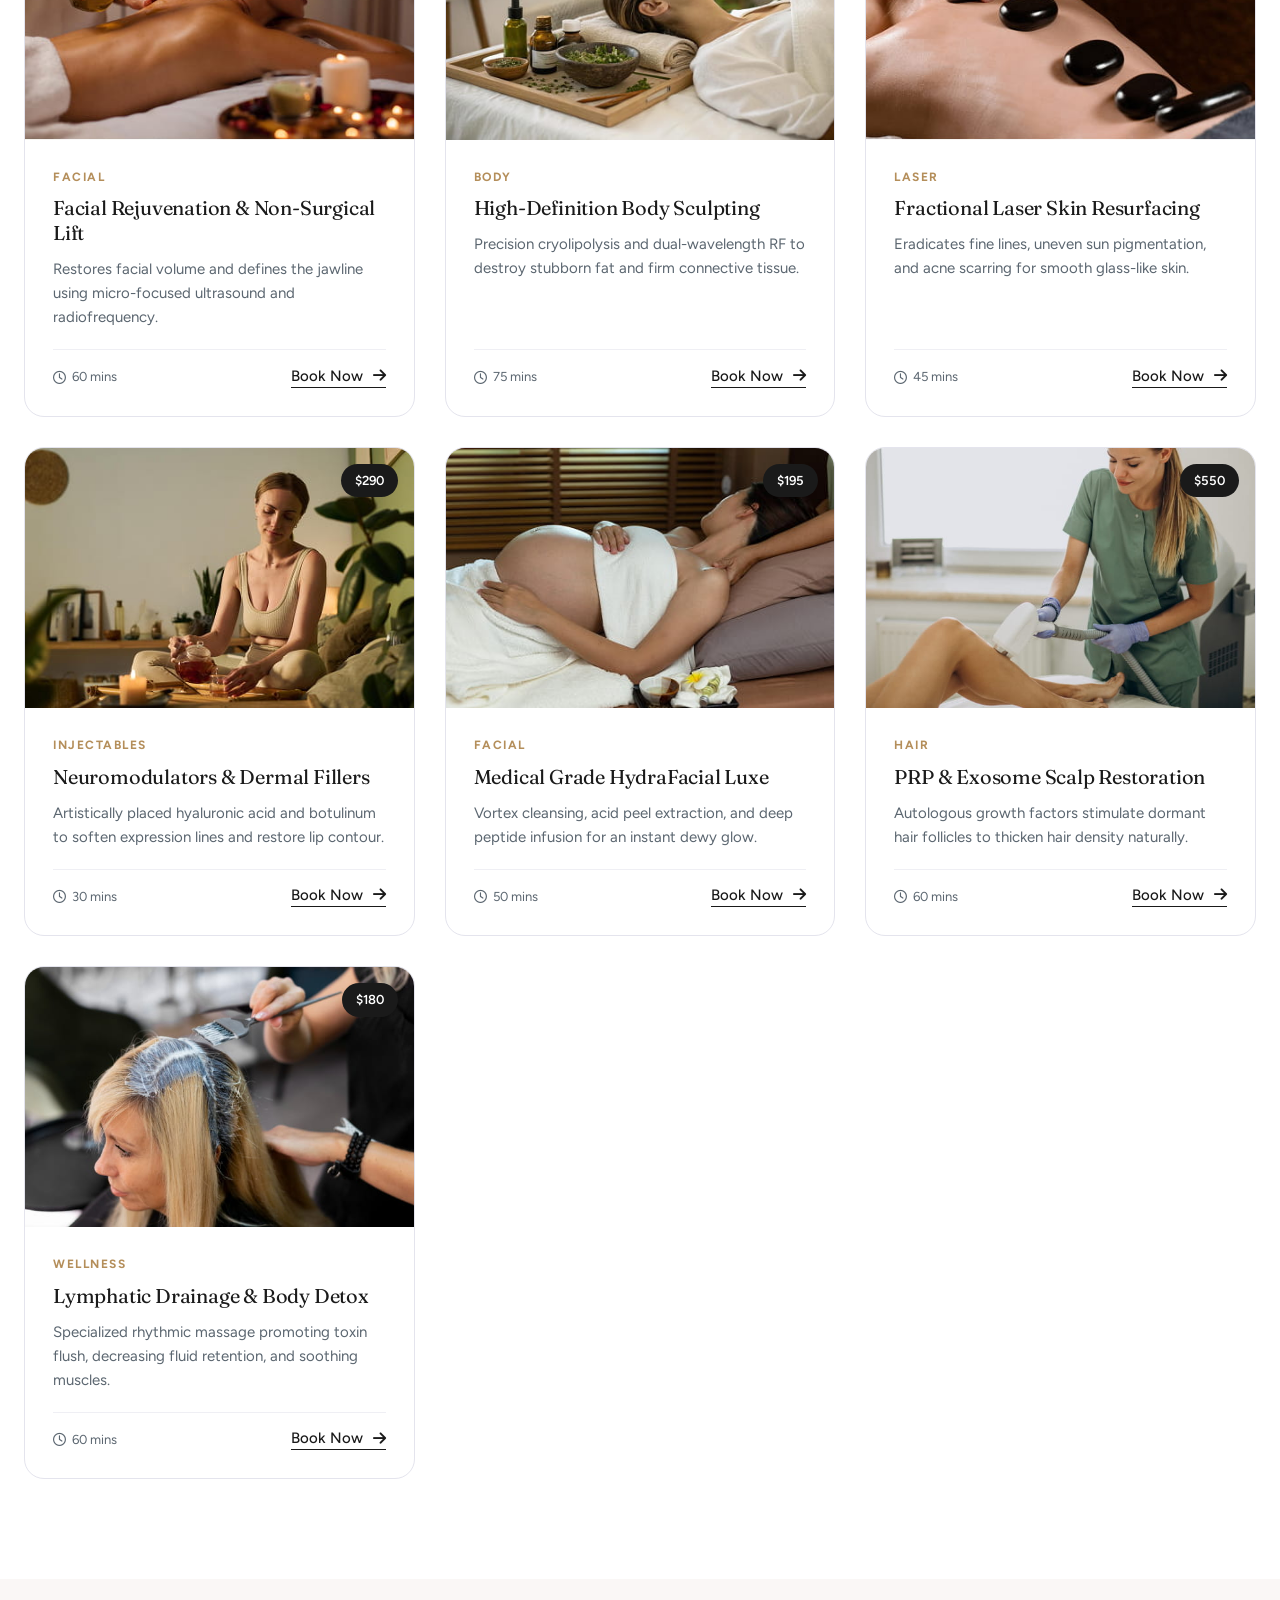
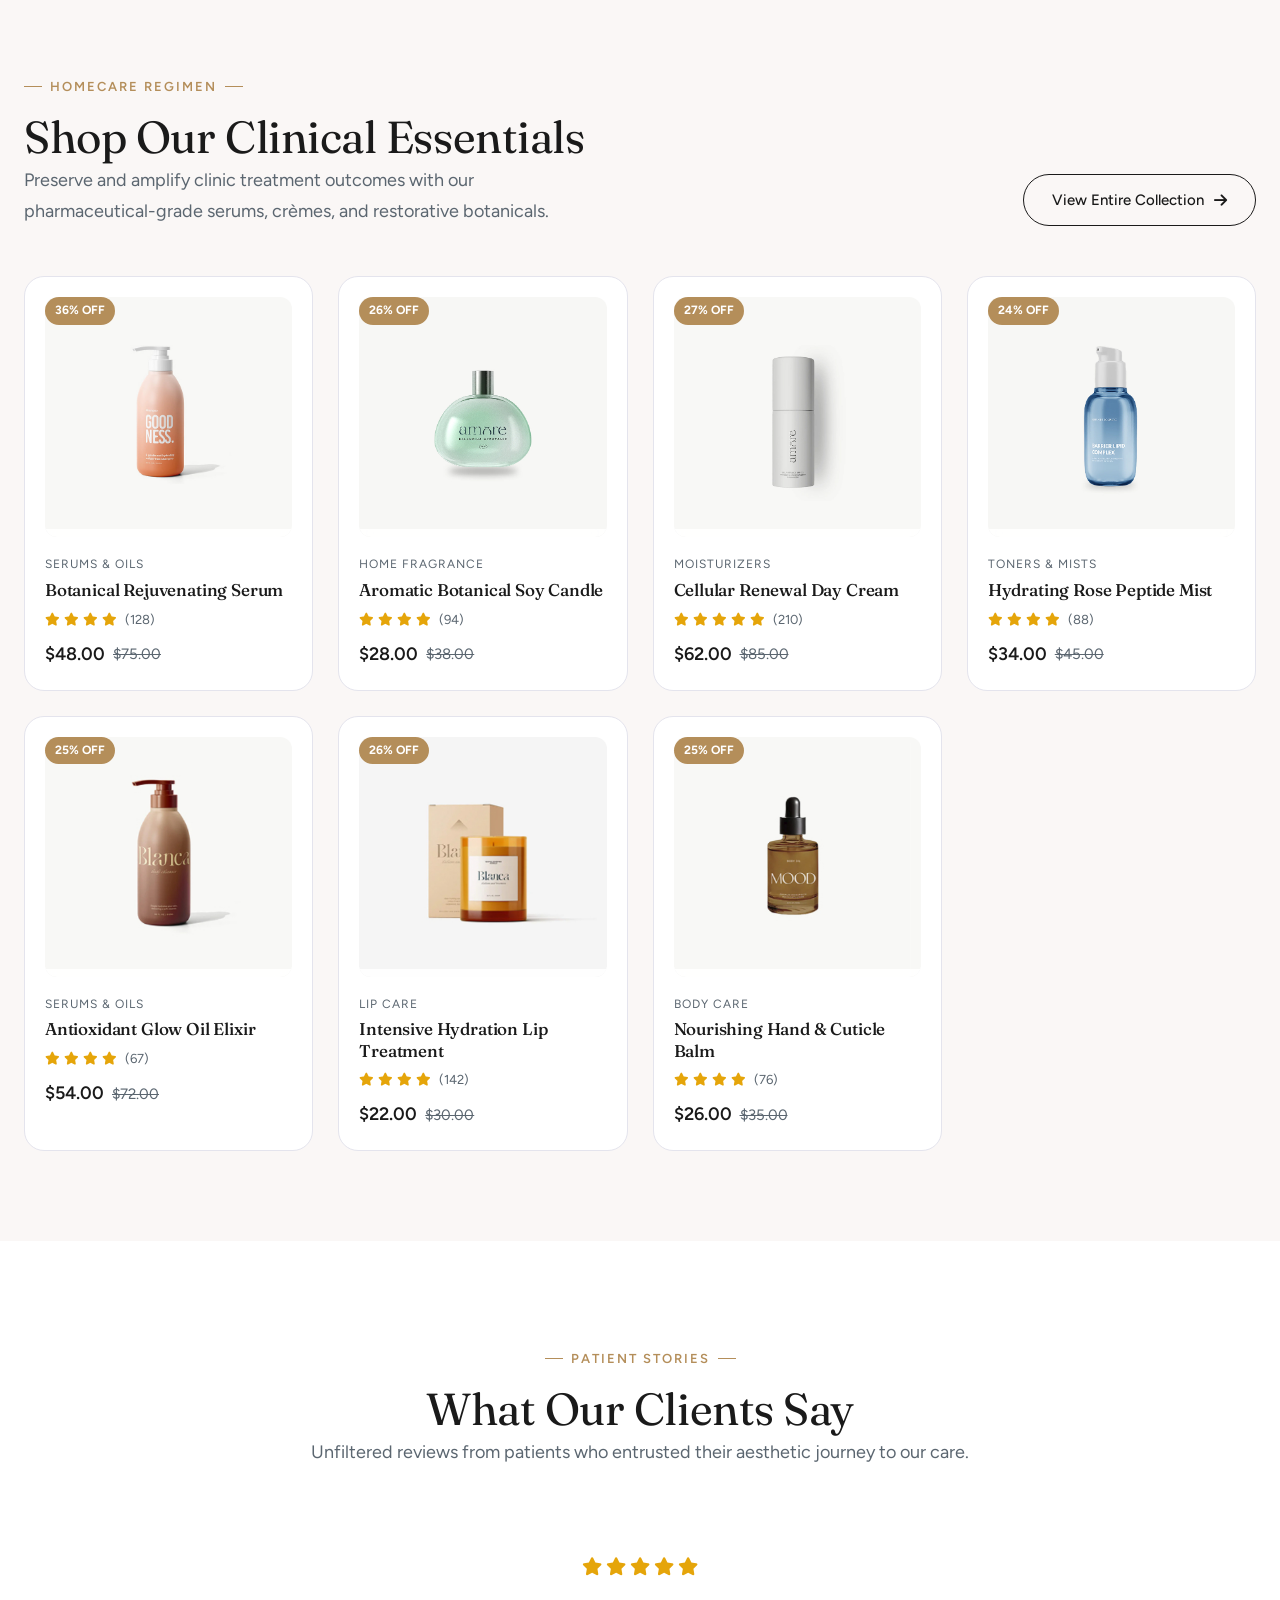
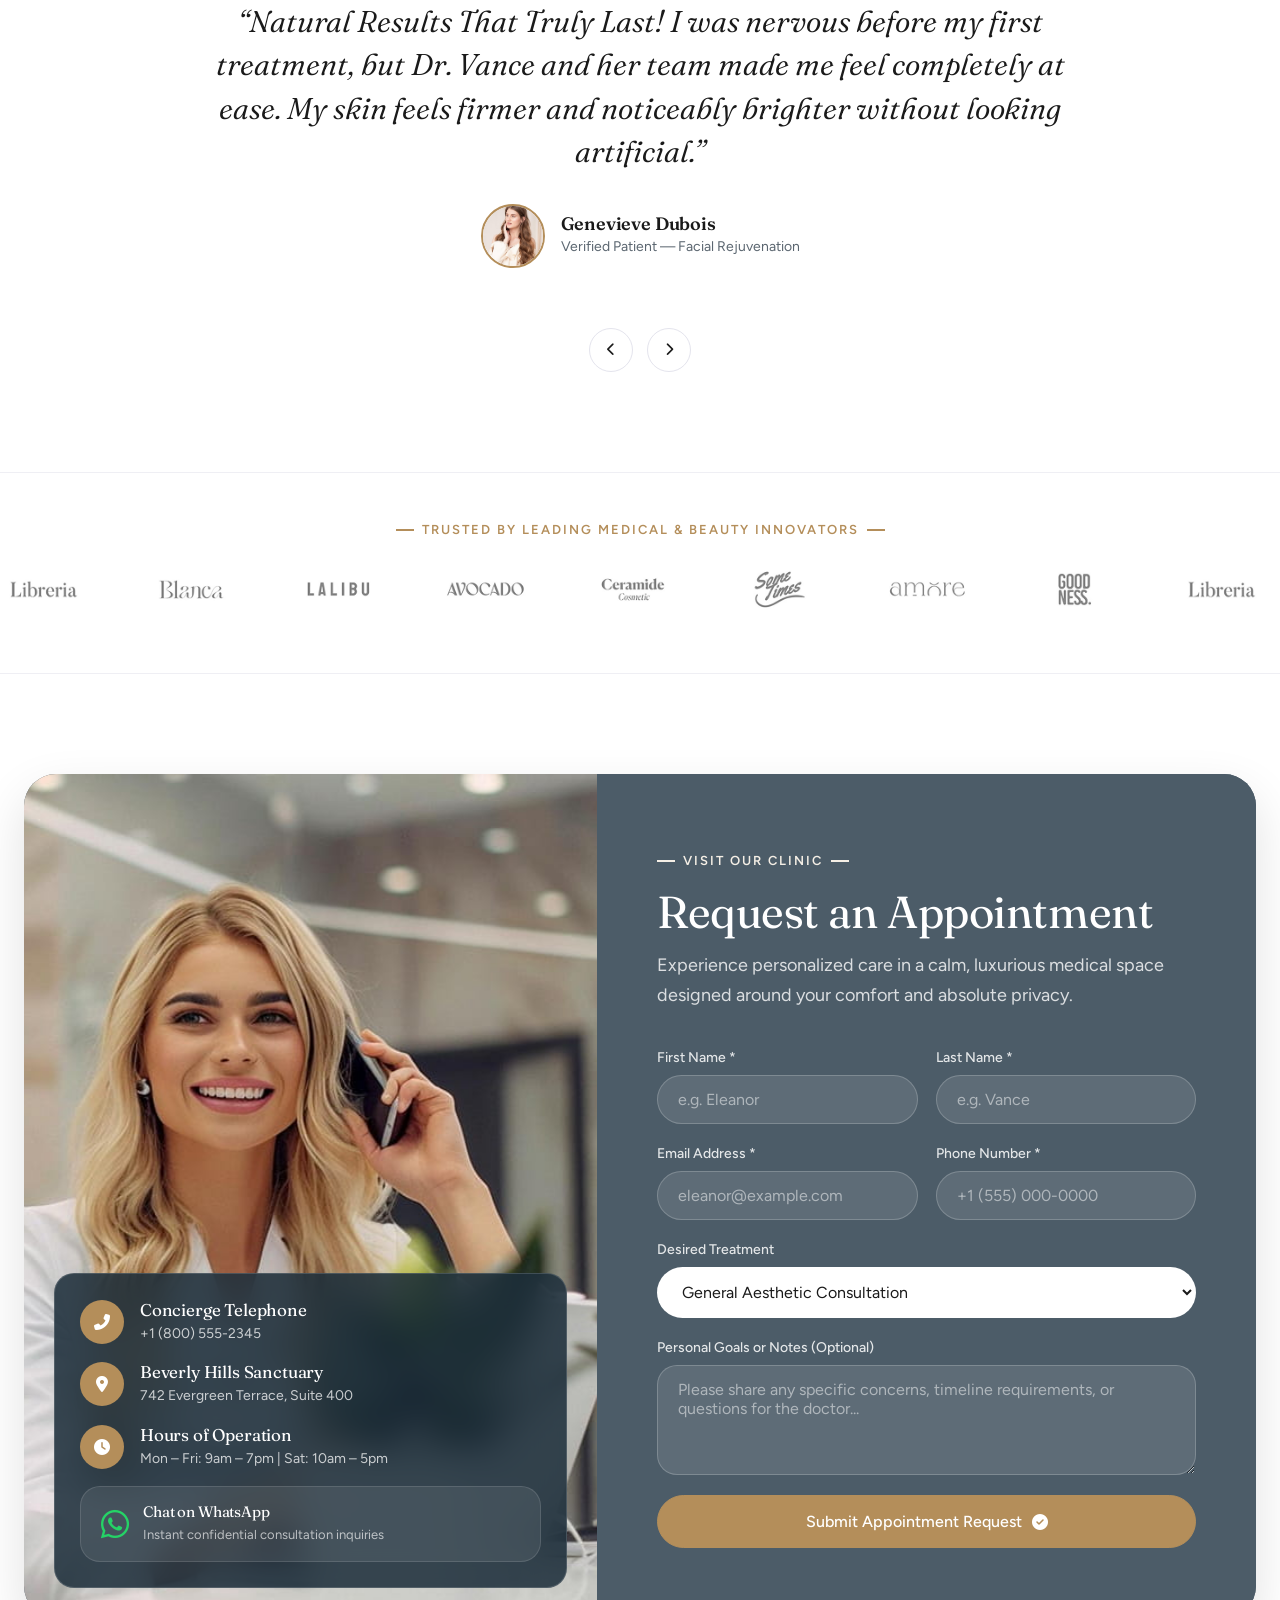
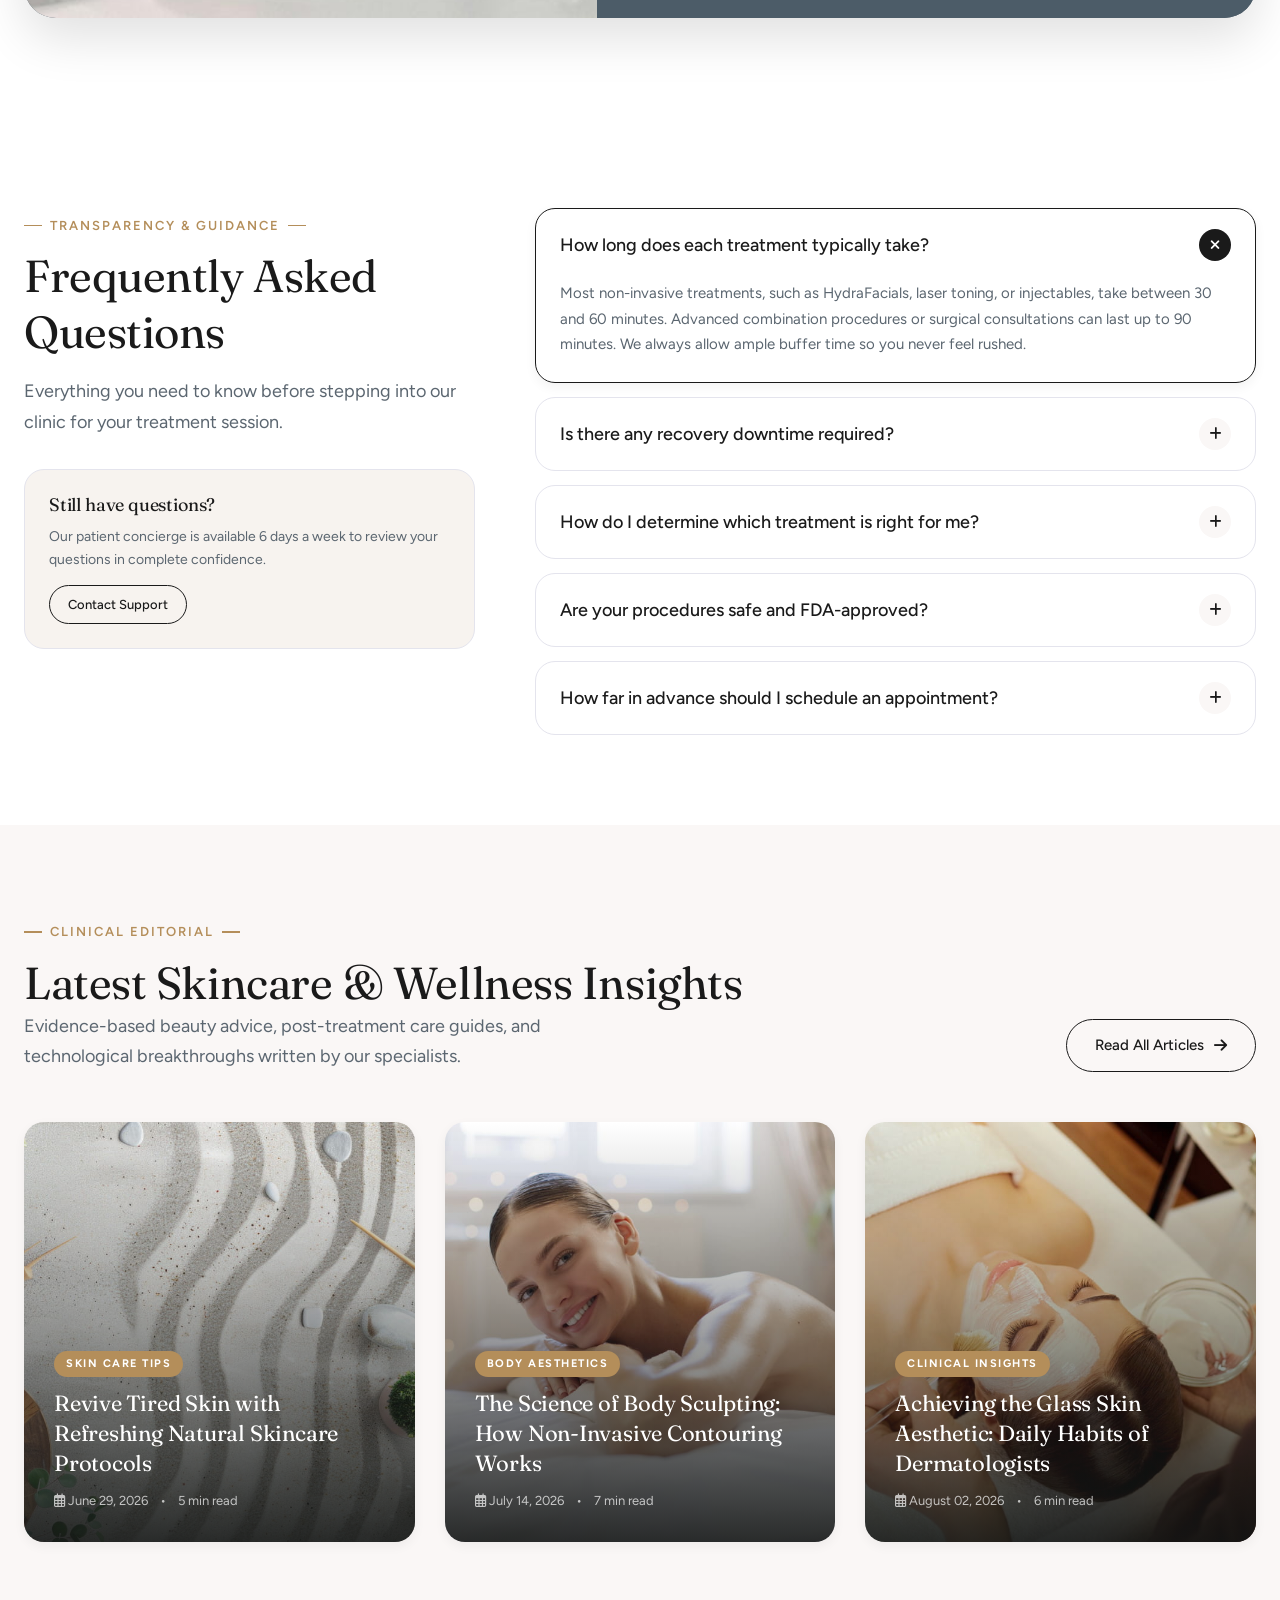
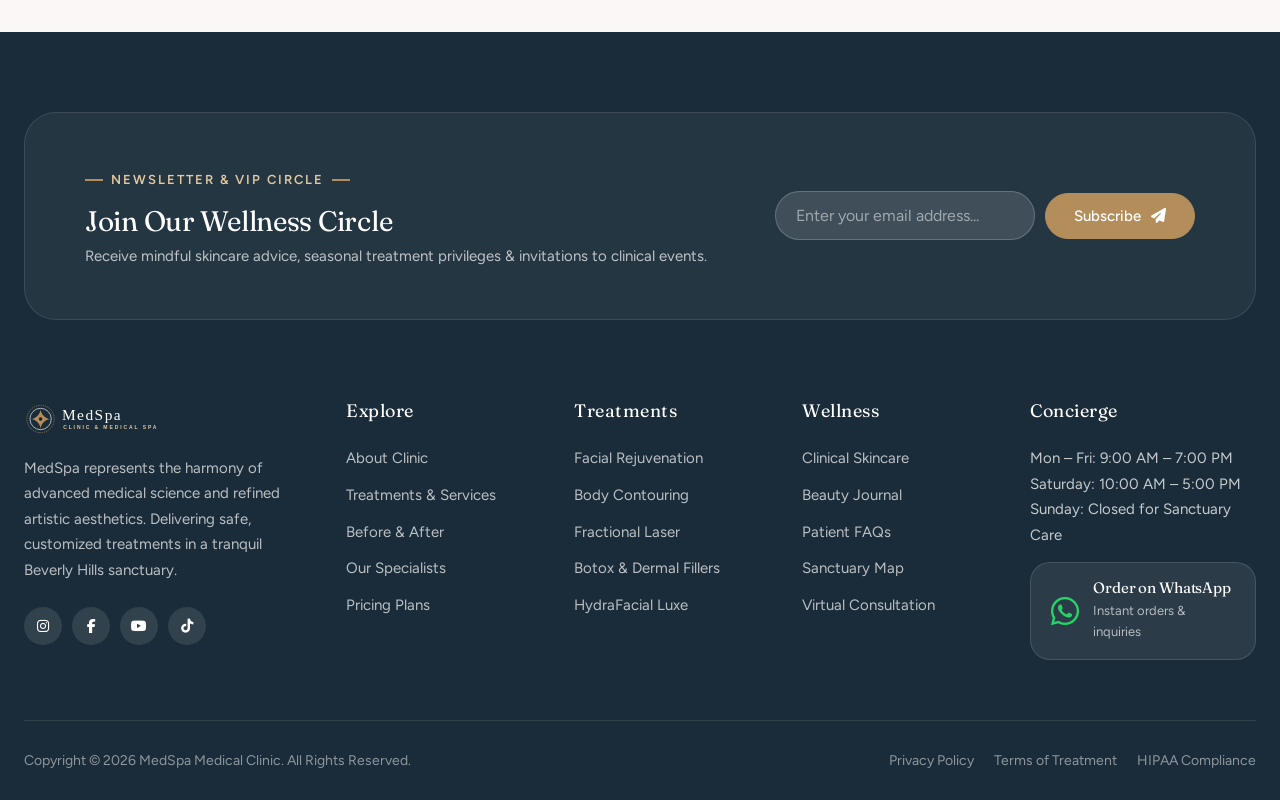
==== commit 76541974: "Rebrand template to MedSpa and update brand assets" ====
--- a/index.html
+++ b/index.html
@@ -3,7 +3,7 @@
 <head>
   <meta charset="UTF-8">
   <meta name="viewport" content="width=device-width, initial-scale=1.0">
-  <title>Aesthetic — Medical &amp; Cosmetic Clinic</title>
+  <title>MedSpa — Medical &amp; Cosmetic Clinic</title>
   <meta name="description" content="Aesthetic is a luxury medical aesthetic clinic specializing in facial rejuvenation, non-invasive body contouring, fractional laser therapies, and clinical skincare.">
   <link rel="icon" type="image/svg+xml" href="assets/images/favicon.svg">
 
@@ -23,7 +23,8 @@
       <div class="ae-header-inner">
         <!-- Brand Logo -->
         <a href="index.html" class="ae-brand-logo">
-          <svg class="ae-logo" style="height:38px" viewBox="0 0 280 64" role="img" aria-label="Aesthetic — Clinic &amp; Medical Spa" focusable="false"><g class="ae-lg-mark" transform="translate(4 8)"><circle class="ae-lg-ring" cx="24" cy="24" r="22.4"/><circle class="ae-lg-dash" cx="24" cy="24" r="22.4"/><path class="ae-lg-arc" d="M24 1.6A22.4 22.4 0 0 1 46.4 24"/><g class="ae-lg-leaves"><g transform="rotate(45 24 24)"><path class="ae-lg-leaf" d="M24 24C20.8 20.6 20.6 15.4 23.3 11.6 26.9 14.6 27.6 19.9 24 24Z"/></g><g transform="rotate(135 24 24)"><path class="ae-lg-leaf" d="M24 24C20.8 20.6 20.6 15.4 23.3 11.6 26.9 14.6 27.6 19.9 24 24Z"/></g><g transform="rotate(225 24 24)"><path class="ae-lg-leaf" d="M24 24C20.8 20.6 20.6 15.4 23.3 11.6 26.9 14.6 27.6 19.9 24 24Z"/></g><g transform="rotate(315 24 24)"><path class="ae-lg-leaf" d="M24 24C20.8 20.6 20.6 15.4 23.3 11.6 26.9 14.6 27.6 19.9 24 24Z"/></g></g><g class="ae-lg-petals"><g transform="rotate(0 24 24)"><path class="ae-lg-petal" d="M24 24C18.3 18.4 18.3 10.2 24 4.4 29.7 10.2 29.7 18.4 24 24Z"/></g><g transform="rotate(90 24 24)"><path class="ae-lg-petal" d="M24 24C18.3 18.4 18.3 10.2 24 4.4 29.7 10.2 29.7 18.4 24 24Z"/></g><g transform="rotate(180 24 24)"><path class="ae-lg-petal" d="M24 24C18.3 18.4 18.3 10.2 24 4.4 29.7 10.2 29.7 18.4 24 24Z"/></g><g transform="rotate(270 24 24)"><path class="ae-lg-petal" d="M24 24C18.3 18.4 18.3 10.2 24 4.4 29.7 10.2 29.7 18.4 24 24Z"/></g></g><circle class="ae-lg-halo" cx="24" cy="24" r="6.2"/><circle class="ae-lg-core" cx="24" cy="24" r="3.2"/><g class="ae-lg-orbit"><path class="ae-lg-spark" d="M24 0.2 25.25 3.05 28.1 4.3 25.25 5.55 24 8.4 22.75 5.55 19.9 4.3 22.75 3.05Z"/></g></g><text class="ae-lg-name" x="64" y="34">AESTHETIC</text><text class="ae-lg-sub" x="66" y="48">CLINIC &amp; MEDICAL SPA</text></svg>
+          <img src="assets/images/logo.svg" alt="MedSpa Clinic" class="ae-logo-img ae-logo-dark">
+          <img src="assets/images/logo-white.svg" alt="MedSpa Clinic" class="ae-logo-img ae-logo-light">
         </a>
 
         <!-- Desktop Navigation -->
@@ -93,7 +94,7 @@
   <div class="ae-drawer-backdrop" id="mobileDrawer">
     <div class="ae-drawer" style="max-width: 320px;">
       <div class="ae-drawer-header">
-        <svg class="ae-logo" style="height:32px" viewBox="0 0 280 64" role="img" aria-label="Aesthetic — Clinic &amp; Medical Spa" focusable="false"><g class="ae-lg-mark" transform="translate(4 8)"><circle class="ae-lg-ring" cx="24" cy="24" r="22.4"/><circle class="ae-lg-dash" cx="24" cy="24" r="22.4"/><path class="ae-lg-arc" d="M24 1.6A22.4 22.4 0 0 1 46.4 24"/><g class="ae-lg-leaves"><g transform="rotate(45 24 24)"><path class="ae-lg-leaf" d="M24 24C20.8 20.6 20.6 15.4 23.3 11.6 26.9 14.6 27.6 19.9 24 24Z"/></g><g transform="rotate(135 24 24)"><path class="ae-lg-leaf" d="M24 24C20.8 20.6 20.6 15.4 23.3 11.6 26.9 14.6 27.6 19.9 24 24Z"/></g><g transform="rotate(225 24 24)"><path class="ae-lg-leaf" d="M24 24C20.8 20.6 20.6 15.4 23.3 11.6 26.9 14.6 27.6 19.9 24 24Z"/></g><g transform="rotate(315 24 24)"><path class="ae-lg-leaf" d="M24 24C20.8 20.6 20.6 15.4 23.3 11.6 26.9 14.6 27.6 19.9 24 24Z"/></g></g><g class="ae-lg-petals"><g transform="rotate(0 24 24)"><path class="ae-lg-petal" d="M24 24C18.3 18.4 18.3 10.2 24 4.4 29.7 10.2 29.7 18.4 24 24Z"/></g><g transform="rotate(90 24 24)"><path class="ae-lg-petal" d="M24 24C18.3 18.4 18.3 10.2 24 4.4 29.7 10.2 29.7 18.4 24 24Z"/></g><g transform="rotate(180 24 24)"><path class="ae-lg-petal" d="M24 24C18.3 18.4 18.3 10.2 24 4.4 29.7 10.2 29.7 18.4 24 24Z"/></g><g transform="rotate(270 24 24)"><path class="ae-lg-petal" d="M24 24C18.3 18.4 18.3 10.2 24 4.4 29.7 10.2 29.7 18.4 24 24Z"/></g></g><circle class="ae-lg-halo" cx="24" cy="24" r="6.2"/><circle class="ae-lg-core" cx="24" cy="24" r="3.2"/><g class="ae-lg-orbit"><path class="ae-lg-spark" d="M24 0.2 25.25 3.05 28.1 4.3 25.25 5.55 24 8.4 22.75 5.55 19.9 4.3 22.75 3.05Z"/></g></g><text class="ae-lg-name" x="64" y="34">AESTHETIC</text><text class="ae-lg-sub" x="66" y="48">CLINIC &amp; MEDICAL SPA</text></svg>
+        <img src="assets/images/logo.svg" alt="MedSpa" style="height: 32px;">
         <button class="ae-modal-close-btn" id="mobileDrawerClose"><i class="fas fa-times"></i></button>
       </div>
       <div class="ae-drawer-body">
@@ -251,7 +252,7 @@
             <span class="ae-sub-title">OUR PHILOSOPHY</span>
             <h2 class="ae-heading-lg" style="margin-bottom: 1rem;">Where Science Meets Artistry</h2>
             <p class="ae-philosophy-quote">“True beauty does not mimic; it uncovers and preserves the harmonious radiance that is uniquely yours.”</p>
-            <p class="ae-philosophy-text">At Aesthetic, we combine medical precision with an artistic eye for human anatomy. Our certified cosmetic surgeons and clinical dermatologists deliver safe, customized treatments using the latest technology — helping you look and feel your absolute best, naturally.</p>
+            <p class="ae-philosophy-text">At MedSpa, we combine medical precision with an artistic eye for human anatomy. Our certified cosmetic surgeons and clinical dermatologists deliver safe, customized treatments using the latest technology — helping you look and feel your absolute best, naturally.</p>
             <a href="about-us.html" class="ae-btn ae-btn-primary">Learn More About Us <i class="fas fa-arrow-right"></i></a>
           </div>
 
@@ -520,7 +521,7 @@
       <div class="ae-booking-card">
         <!-- Visual & Direct Contact -->
         <div class="ae-booking-visual">
-          <img src="assets/images/clinic-interior.jpg" alt="Aesthetic Clinic Suite">
+          <img src="assets/images/clinic-interior.jpg" alt="MedSpa Clinic Suite">
           <div class="ae-clinic-quick-info">
             <div class="ae-quick-info-row">
               <div class="ae-quick-icon"><i class="fas fa-phone-alt"></i></div>
@@ -710,8 +711,8 @@
       <div class="ae-footer-grid">
         <!-- Brand Col -->
         <div class="ae-footer-col">
-          <svg class="ae-logo ae-logo--light" style="height:38px" viewBox="0 0 280 64" role="img" aria-label="Aesthetic — Clinic &amp; Medical Spa" focusable="false"><g class="ae-lg-mark" transform="translate(4 8)"><circle class="ae-lg-ring" cx="24" cy="24" r="22.4"/><circle class="ae-lg-dash" cx="24" cy="24" r="22.4"/><path class="ae-lg-arc" d="M24 1.6A22.4 22.4 0 0 1 46.4 24"/><g class="ae-lg-leaves"><g transform="rotate(45 24 24)"><path class="ae-lg-leaf" d="M24 24C20.8 20.6 20.6 15.4 23.3 11.6 26.9 14.6 27.6 19.9 24 24Z"/></g><g transform="rotate(135 24 24)"><path class="ae-lg-leaf" d="M24 24C20.8 20.6 20.6 15.4 23.3 11.6 26.9 14.6 27.6 19.9 24 24Z"/></g><g transform="rotate(225 24 24)"><path class="ae-lg-leaf" d="M24 24C20.8 20.6 20.6 15.4 23.3 11.6 26.9 14.6 27.6 19.9 24 24Z"/></g><g transform="rotate(315 24 24)"><path class="ae-lg-leaf" d="M24 24C20.8 20.6 20.6 15.4 23.3 11.6 26.9 14.6 27.6 19.9 24 24Z"/></g></g><g class="ae-lg-petals"><g transform="rotate(0 24 24)"><path class="ae-lg-petal" d="M24 24C18.3 18.4 18.3 10.2 24 4.4 29.7 10.2 29.7 18.4 24 24Z"/></g><g transform="rotate(90 24 24)"><path class="ae-lg-petal" d="M24 24C18.3 18.4 18.3 10.2 24 4.4 29.7 10.2 29.7 18.4 24 24Z"/></g><g transform="rotate(180 24 24)"><path class="ae-lg-petal" d="M24 24C18.3 18.4 18.3 10.2 24 4.4 29.7 10.2 29.7 18.4 24 24Z"/></g><g transform="rotate(270 24 24)"><path class="ae-lg-petal" d="M24 24C18.3 18.4 18.3 10.2 24 4.4 29.7 10.2 29.7 18.4 24 24Z"/></g></g><circle class="ae-lg-halo" cx="24" cy="24" r="6.2"/><circle class="ae-lg-core" cx="24" cy="24" r="3.2"/><g class="ae-lg-orbit"><path class="ae-lg-spark" d="M24 0.2 25.25 3.05 28.1 4.3 25.25 5.55 24 8.4 22.75 5.55 19.9 4.3 22.75 3.05Z"/></g></g><text class="ae-lg-name" x="64" y="34">AESTHETIC</text><text class="ae-lg-sub" x="66" y="48">CLINIC &amp; MEDICAL SPA</text></svg>
-          <p class="ae-footer-brand-desc">Aesthetic represents the harmony of advanced medical science and refined artistic aesthetics. Delivering safe, customized treatments in a tranquil Beverly Hills sanctuary.</p>
+          <img src="assets/images/logo-white.svg" alt="MedSpa" style="height: 38px;">
+          <p class="ae-footer-brand-desc">MedSpa represents the harmony of advanced medical science and refined artistic aesthetics. Delivering safe, customized treatments in a tranquil Beverly Hills sanctuary.</p>
           <div class="ae-footer-socials">
             <a href="https://instagram.com" class="ae-social-btn" aria-label="Instagram"><i class="fab fa-instagram"></i></a>
             <a href="https://facebook.com" class="ae-social-btn" aria-label="Facebook"><i class="fab fa-facebook-f"></i></a>
@@ -776,7 +777,7 @@
 
       <!-- Copyright Bottom Bar -->
       <div class="ae-footer-bottom">
-        <div>Copyright &copy; 2026 Aesthetic Medical Clinic. All Rights Reserved.</div>
+        <div>Copyright &copy; 2026 MedSpa Medical Clinic. All Rights Reserved.</div>
         <div style="display: flex; gap: 20px;">
           <a href="#" style="color: rgba(255, 255, 255, 0.5);">Privacy Policy</a>
           <a href="#" style="color: rgba(255, 255, 255, 0.5);">Terms of Treatment</a>
--- a/assets/css/style.css
+++ b/assets/css/style.css
@@ -2309,8 +2309,11 @@
 /* ============================================
    Brand logo — the "Bloom" mark (animated)
    ============================================ */
+.ae-brand-logo { flex: 0 0 auto; display: inline-flex; align-items: center; }
 .ae-logo {
   width: auto;
+  aspect-ratio: 280 / 64;   /* inline SVG has no intrinsic size: keep it from collapsing in the flex header */
+  flex: 0 0 auto;
   overflow: visible;
   color: var(--ae-text-main);
   --ae-logo-core: var(--ae-white);
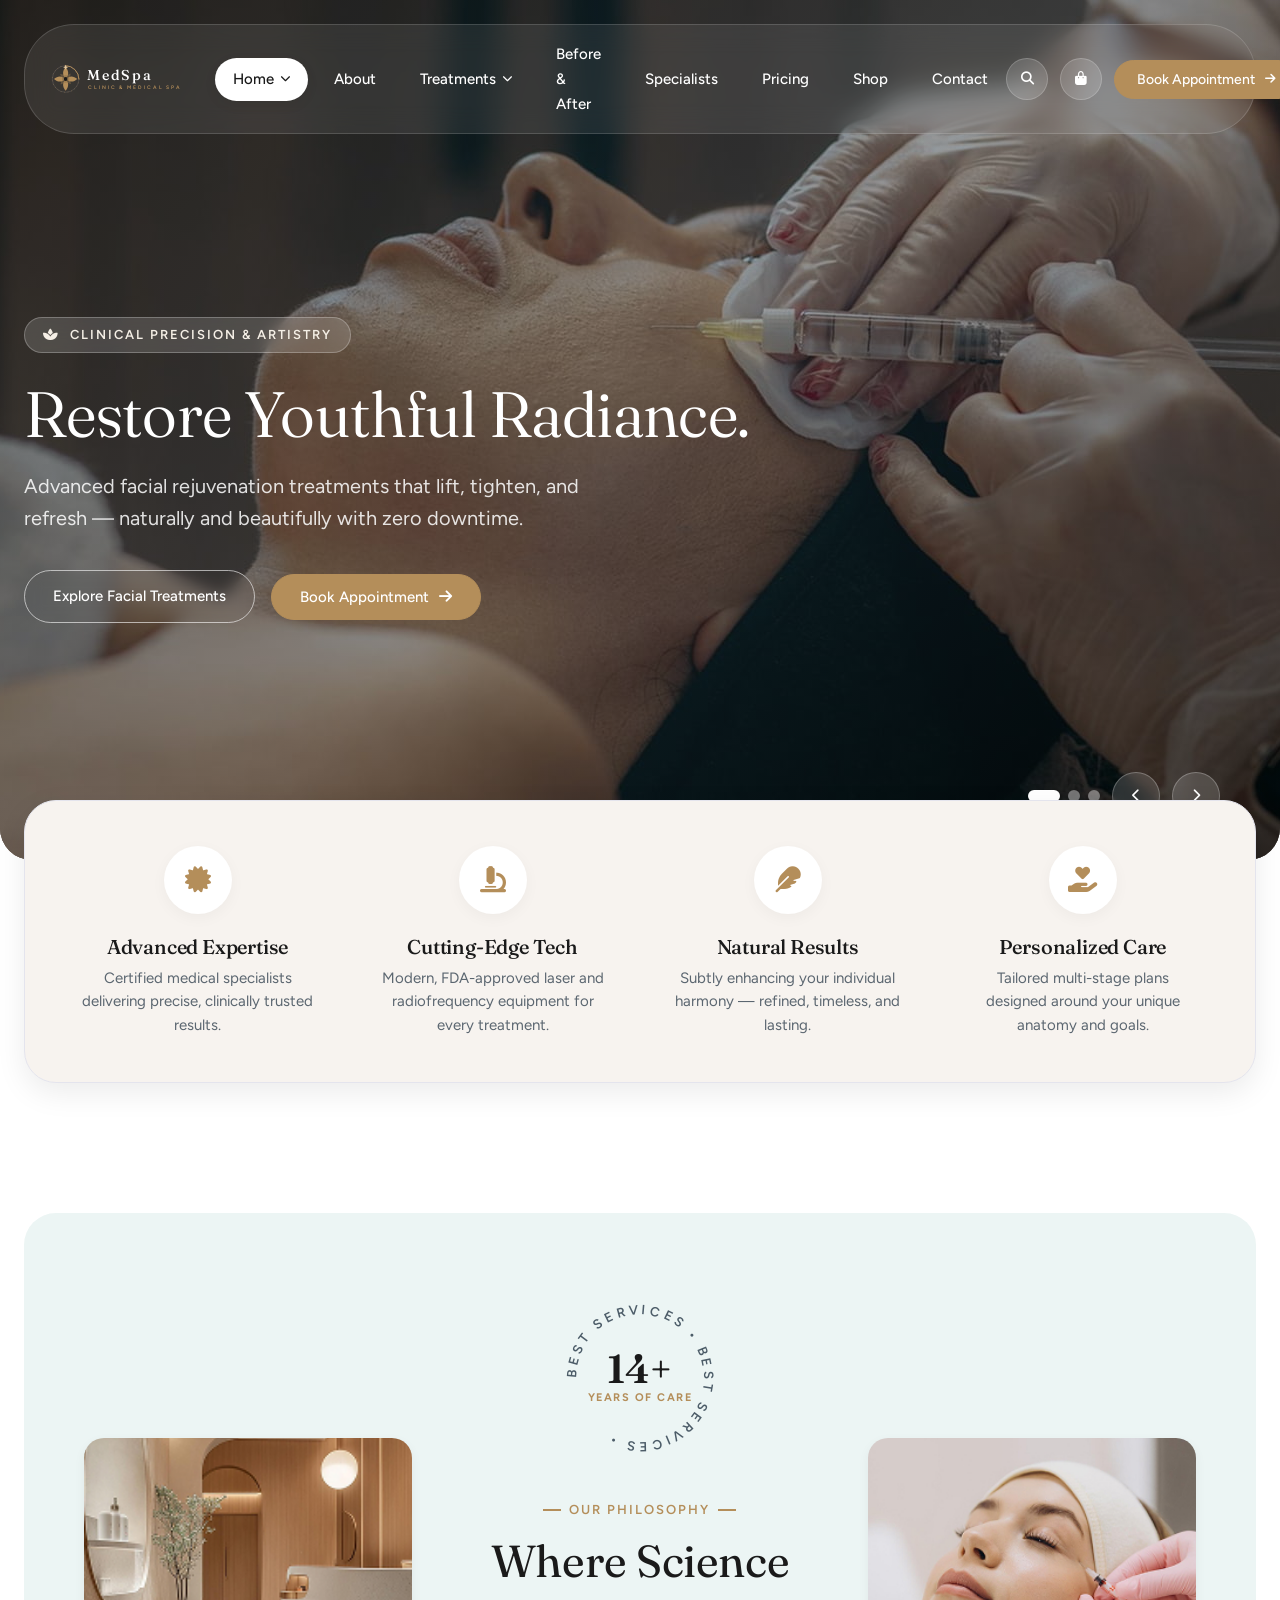
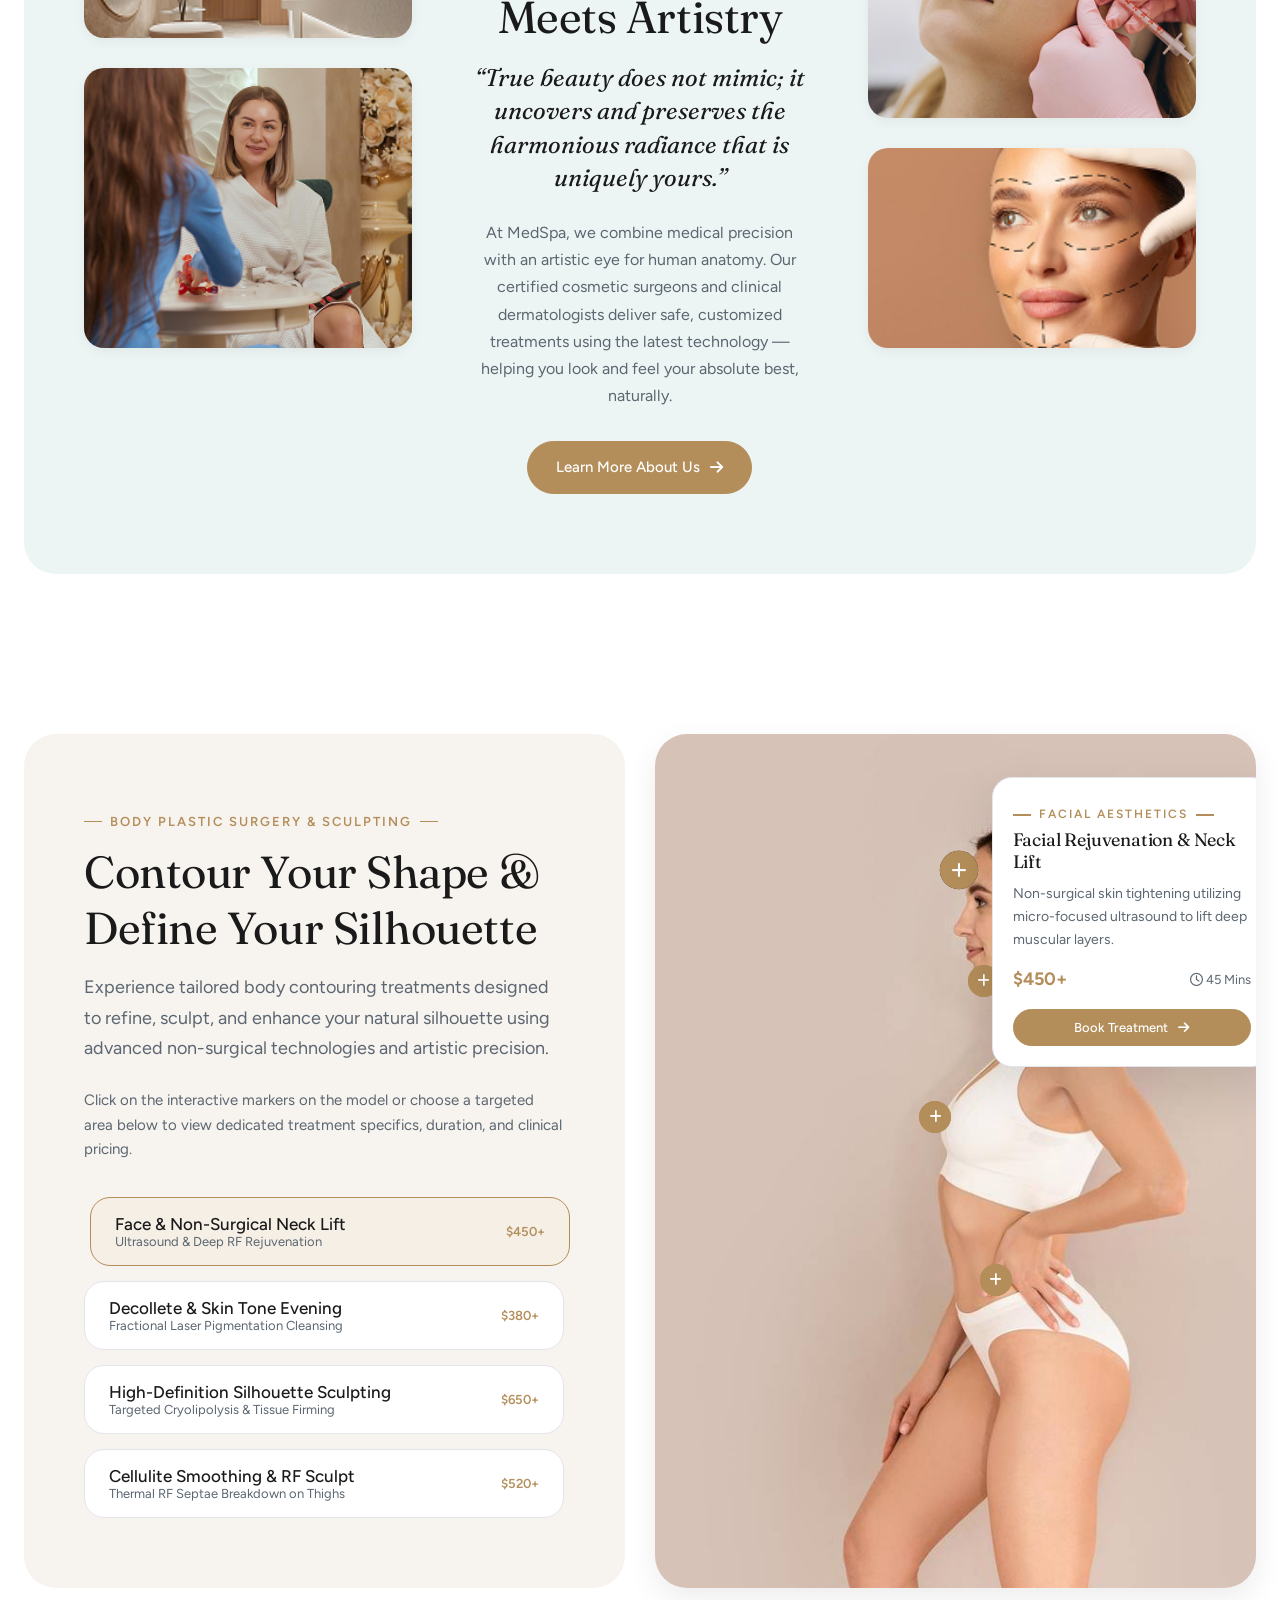
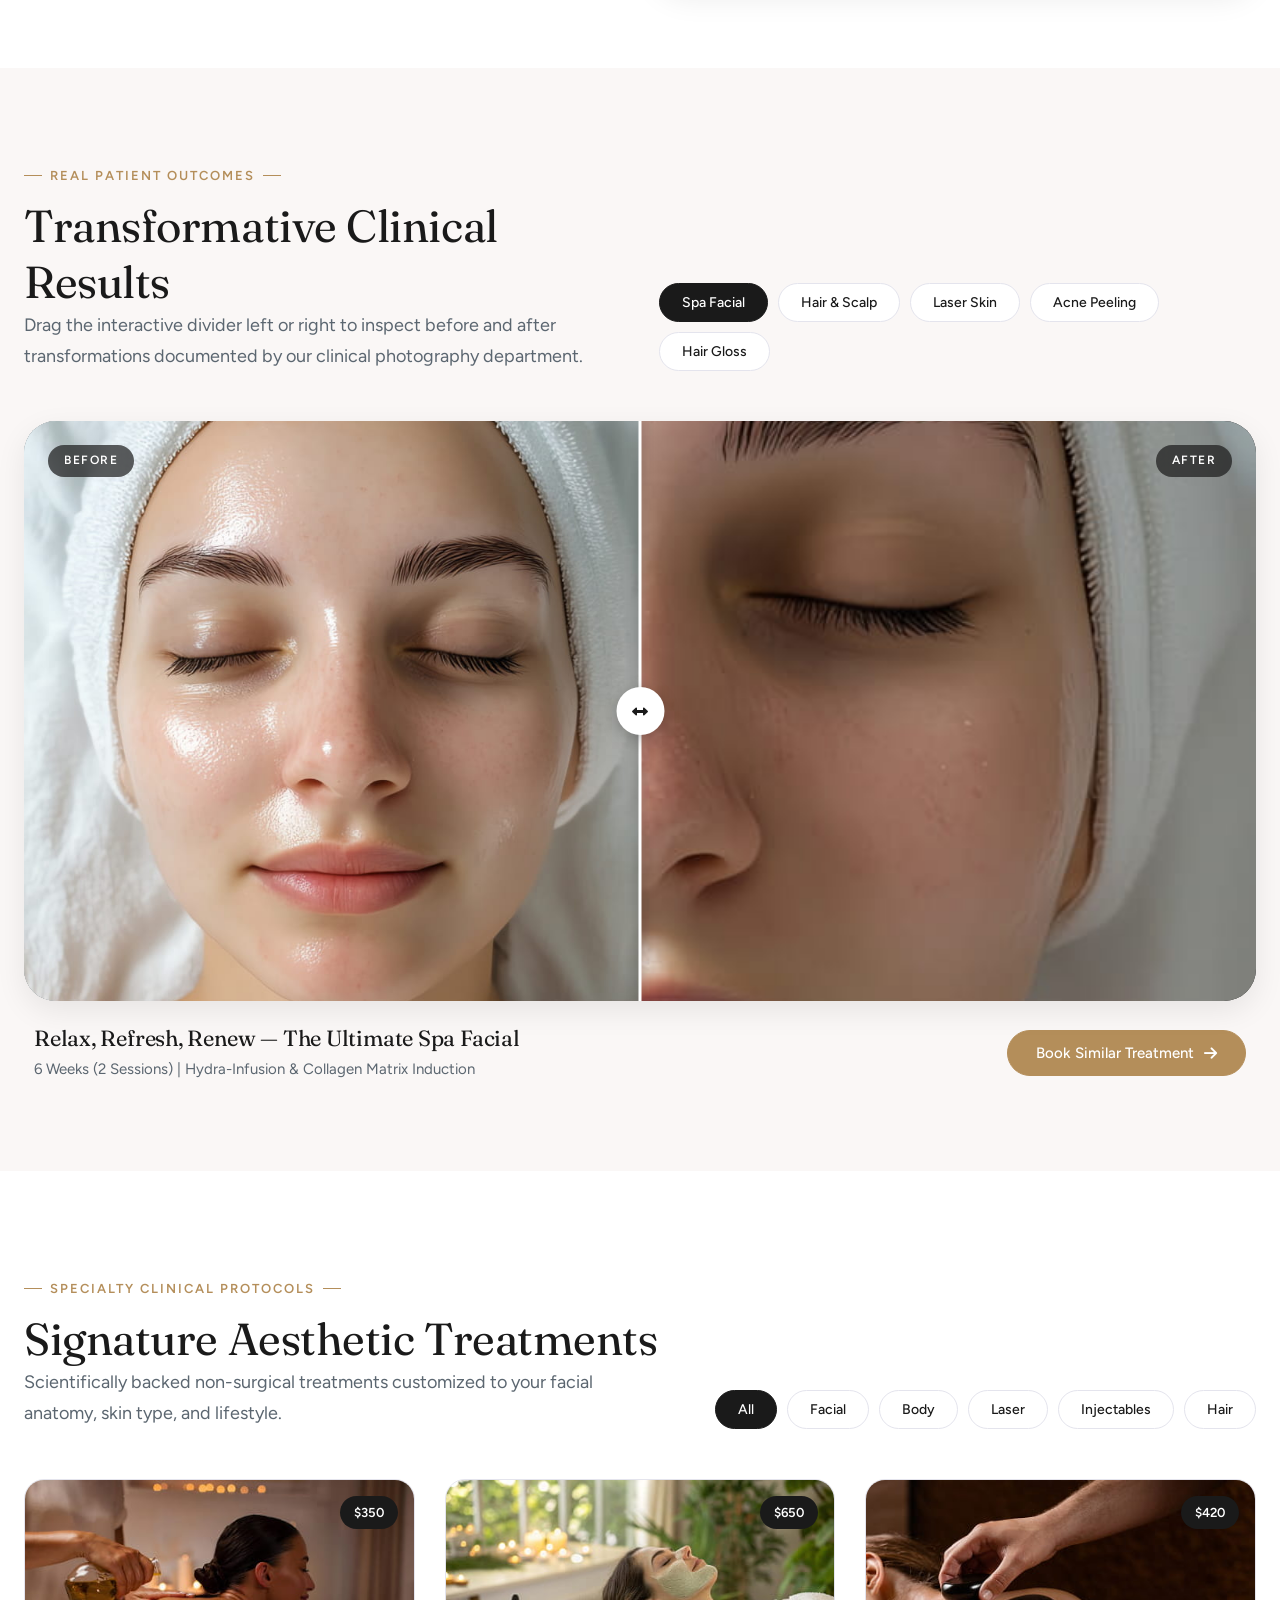
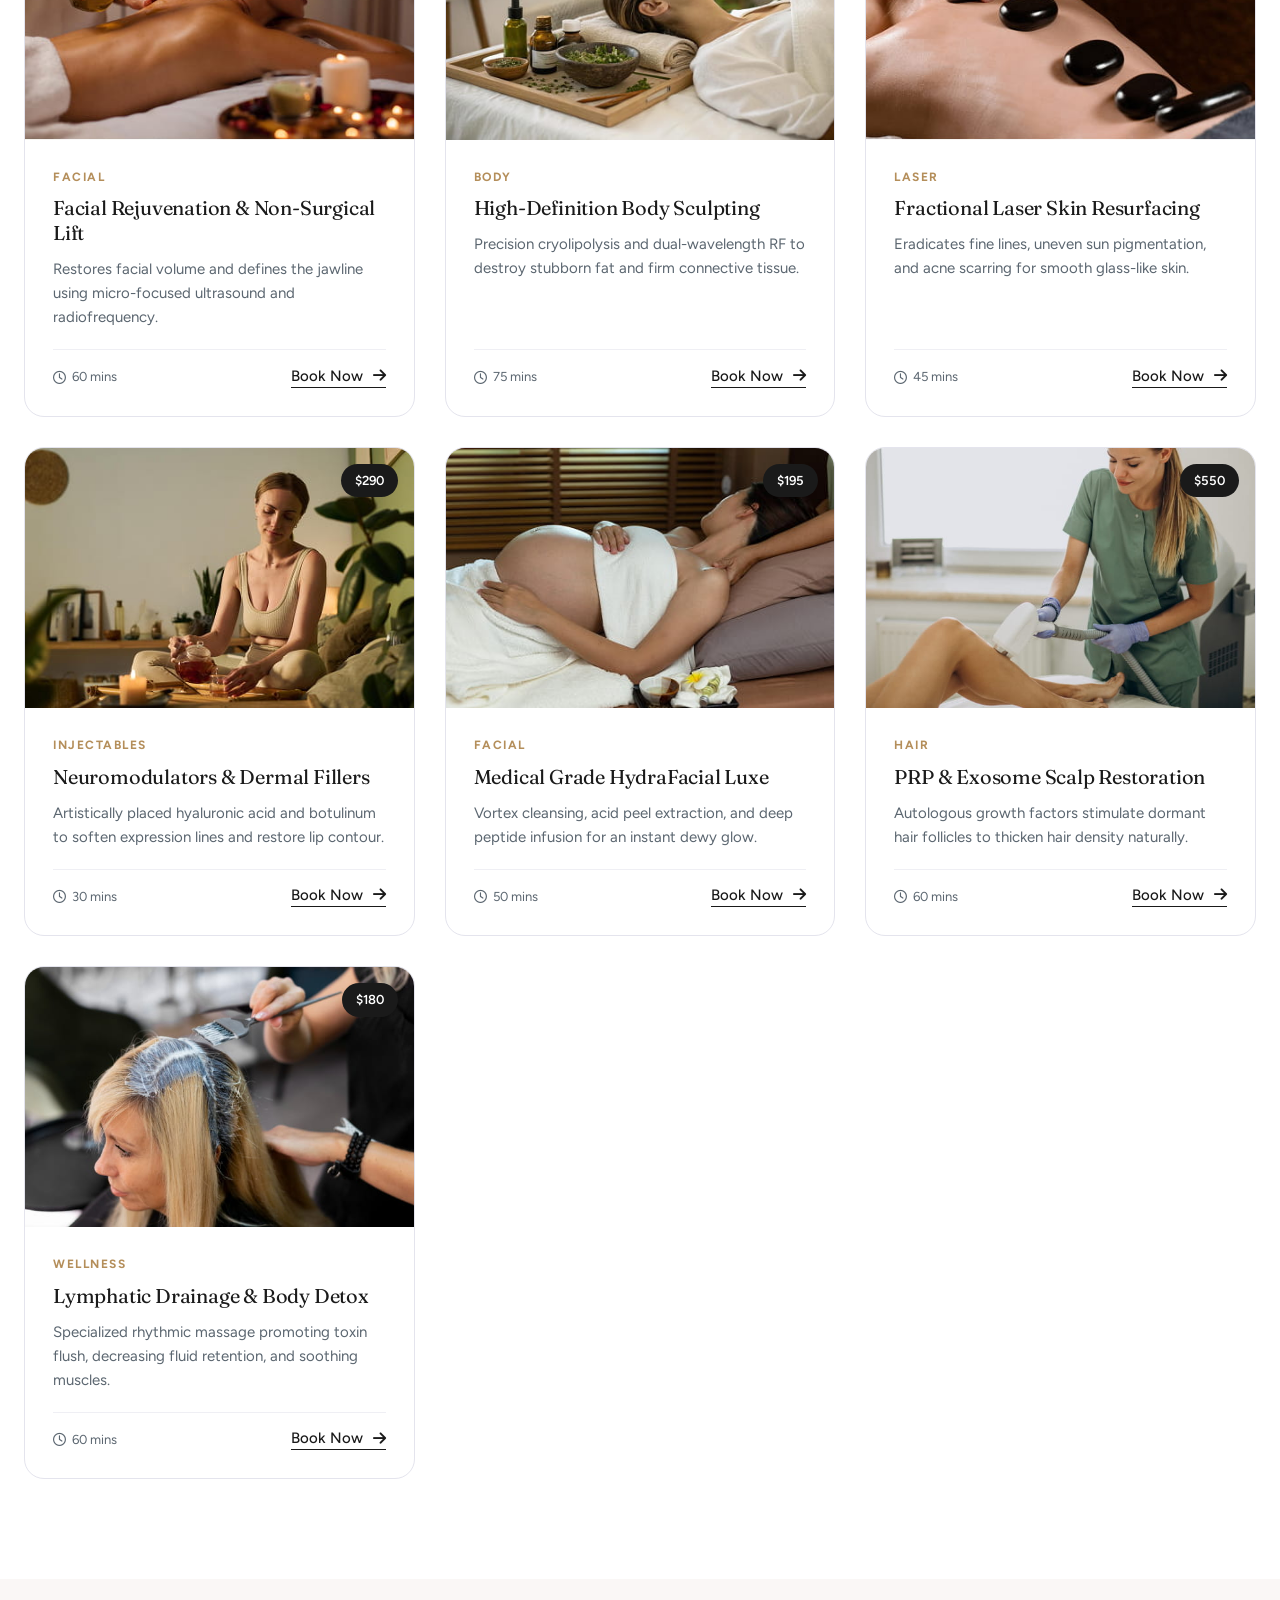
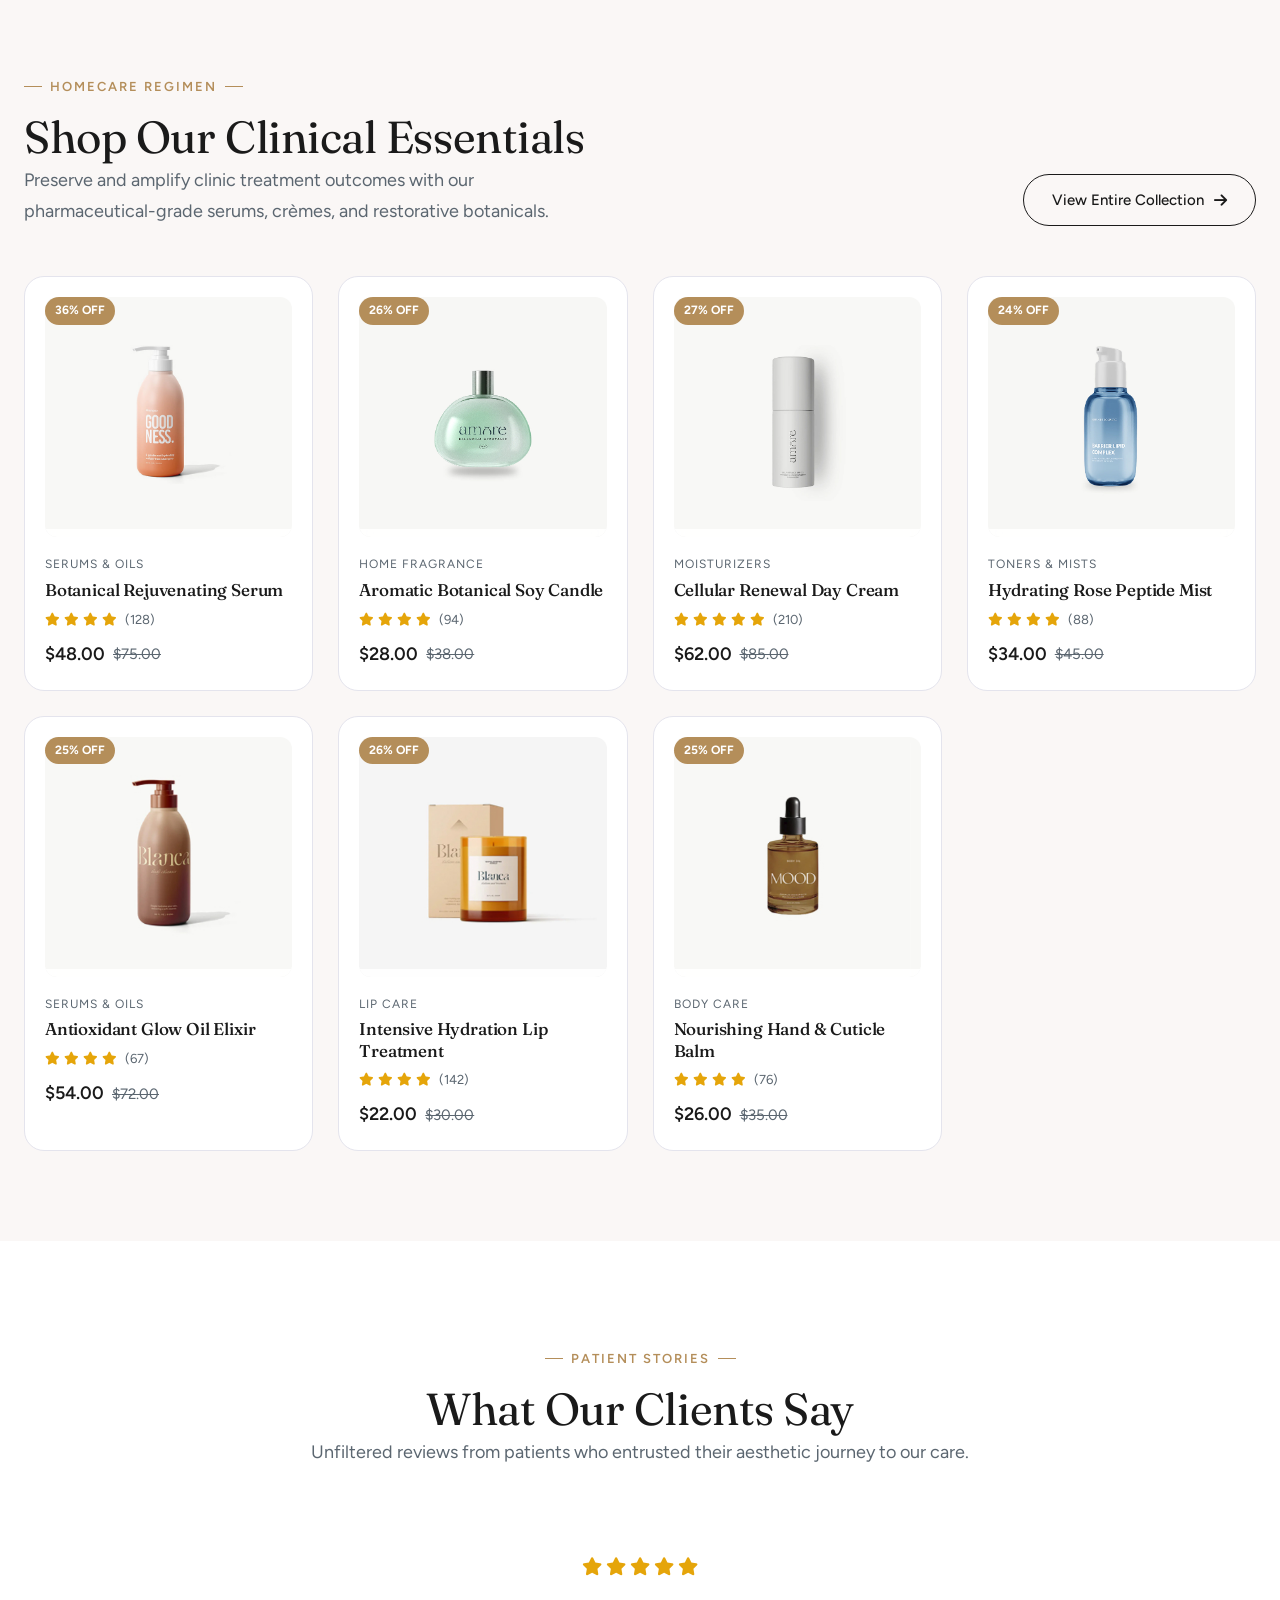
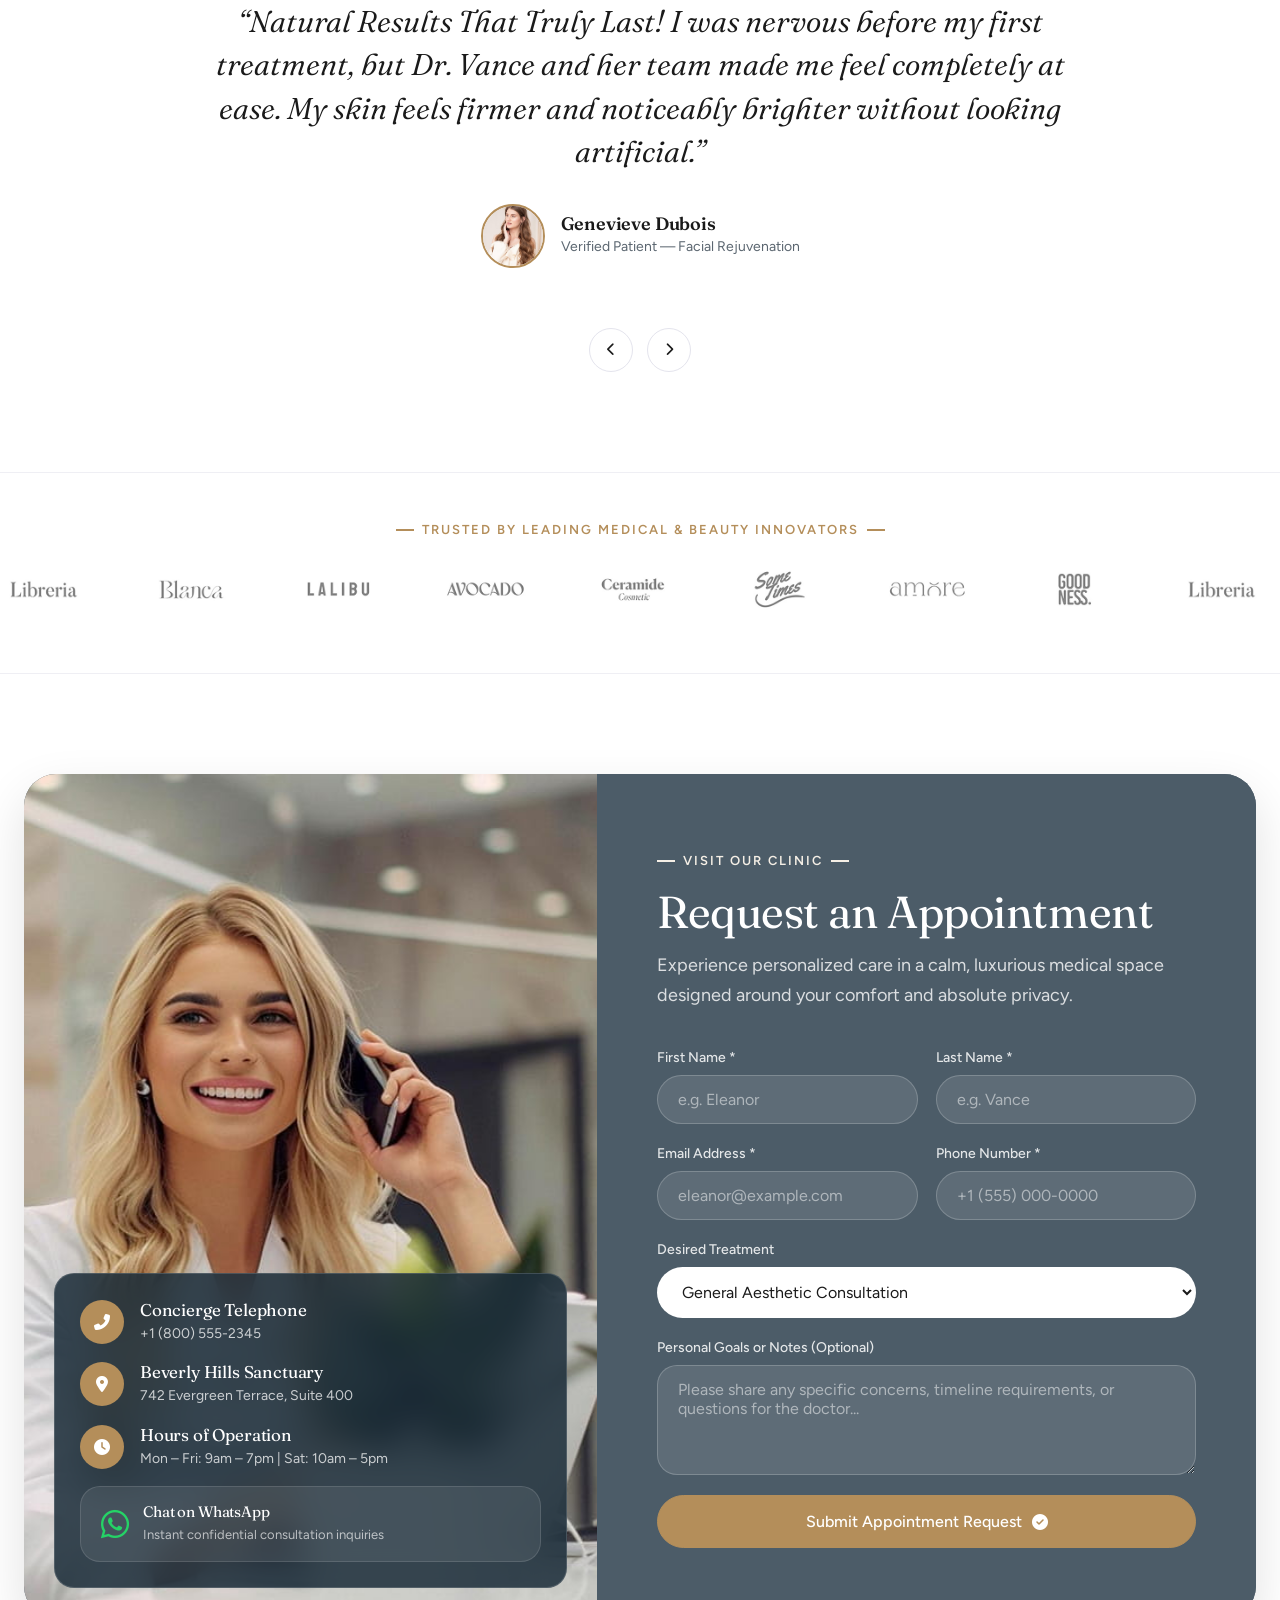
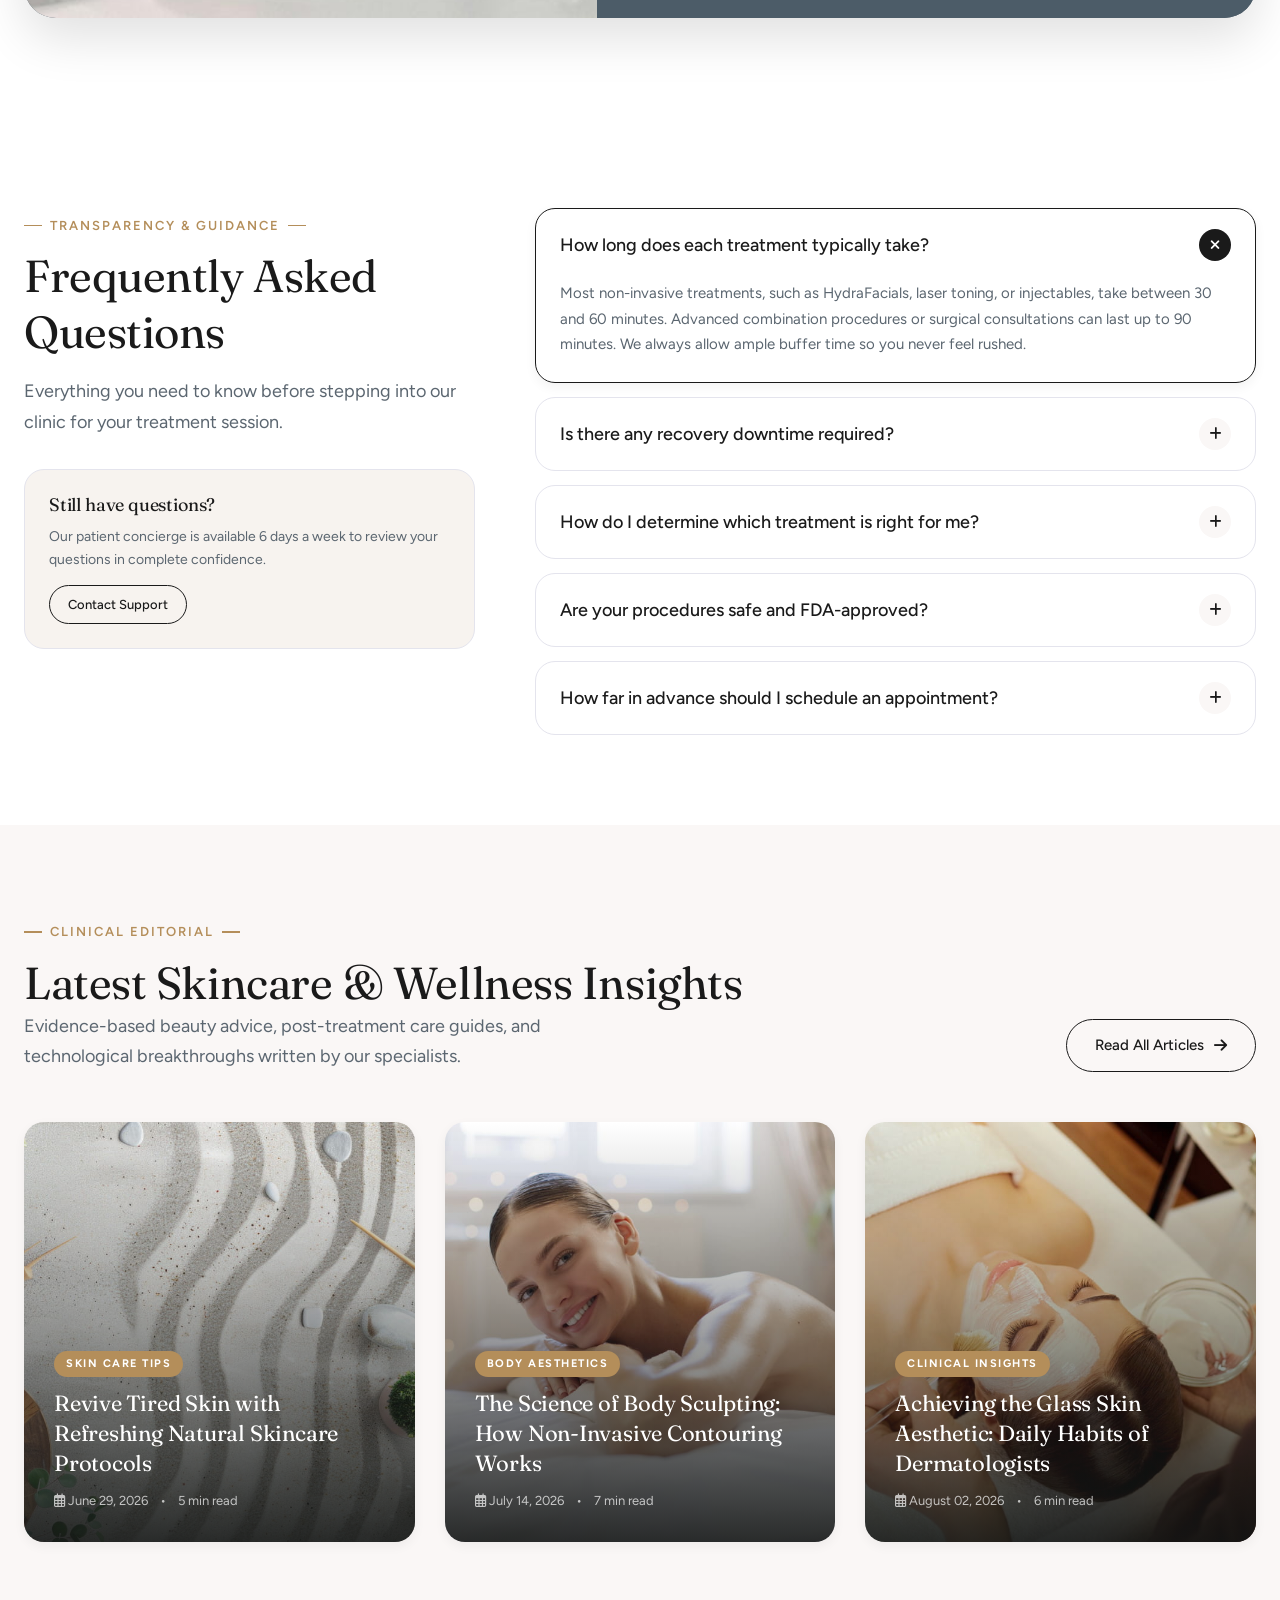
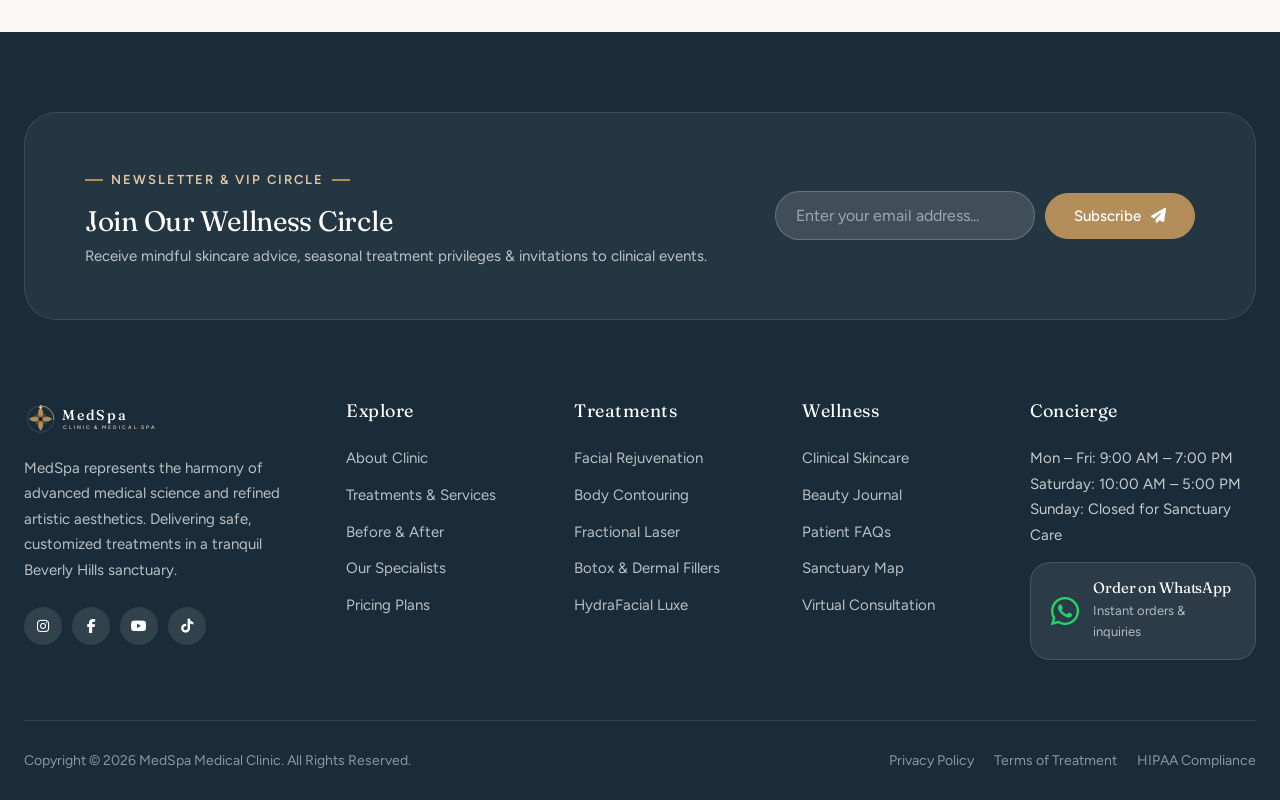
==== commit c0c46f91: "Merge penta/main: Adopt animated Bloom logo with MedSpa branding" ====
--- a/index.html
+++ b/index.html
@@ -23,8 +23,7 @@
       <div class="ae-header-inner">
         <!-- Brand Logo -->
         <a href="index.html" class="ae-brand-logo">
-          <img src="assets/images/logo.svg" alt="MedSpa Clinic" class="ae-logo-img ae-logo-dark">
-          <img src="assets/images/logo-white.svg" alt="MedSpa Clinic" class="ae-logo-img ae-logo-light">
+          <svg class="ae-logo" style="height:38px" viewBox="0 0 280 64" role="img" aria-label="MedSpa — Clinic &amp; Medical Spa" focusable="false"><g class="ae-lg-mark" transform="translate(4 8)"><circle class="ae-lg-ring" cx="24" cy="24" r="22.4"/><circle class="ae-lg-dash" cx="24" cy="24" r="22.4"/><path class="ae-lg-arc" d="M24 1.6A22.4 22.4 0 0 1 46.4 24"/><g class="ae-lg-leaves"><g transform="rotate(45 24 24)"><path class="ae-lg-leaf" d="M24 24C20.8 20.6 20.6 15.4 23.3 11.6 26.9 14.6 27.6 19.9 24 24Z"/></g><g transform="rotate(135 24 24)"><path class="ae-lg-leaf" d="M24 24C20.8 20.6 20.6 15.4 23.3 11.6 26.9 14.6 27.6 19.9 24 24Z"/></g><g transform="rotate(225 24 24)"><path class="ae-lg-leaf" d="M24 24C20.8 20.6 20.6 15.4 23.3 11.6 26.9 14.6 27.6 19.9 24 24Z"/></g><g transform="rotate(315 24 24)"><path class="ae-lg-leaf" d="M24 24C20.8 20.6 20.6 15.4 23.3 11.6 26.9 14.6 27.6 19.9 24 24Z"/></g></g><g class="ae-lg-petals"><g transform="rotate(0 24 24)"><path class="ae-lg-petal" d="M24 24C18.3 18.4 18.3 10.2 24 4.4 29.7 10.2 29.7 18.4 24 24Z"/></g><g transform="rotate(90 24 24)"><path class="ae-lg-petal" d="M24 24C18.3 18.4 18.3 10.2 24 4.4 29.7 10.2 29.7 18.4 24 24Z"/></g><g transform="rotate(180 24 24)"><path class="ae-lg-petal" d="M24 24C18.3 18.4 18.3 10.2 24 4.4 29.7 10.2 29.7 18.4 24 24Z"/></g><g transform="rotate(270 24 24)"><path class="ae-lg-petal" d="M24 24C18.3 18.4 18.3 10.2 24 4.4 29.7 10.2 29.7 18.4 24 24Z"/></g></g><circle class="ae-lg-halo" cx="24" cy="24" r="6.2"/><circle class="ae-lg-core" cx="24" cy="24" r="3.2"/><g class="ae-lg-orbit"><path class="ae-lg-spark" d="M24 0.2 25.25 3.05 28.1 4.3 25.25 5.55 24 8.4 22.75 5.55 19.9 4.3 22.75 3.05Z"/></g></g><text class="ae-lg-name" x="64" y="34">MedSpa</text><text class="ae-lg-sub" x="66" y="48">CLINIC &amp; MEDICAL SPA</text></svg>
         </a>
 
         <!-- Desktop Navigation -->
@@ -94,7 +93,7 @@
   <div class="ae-drawer-backdrop" id="mobileDrawer">
     <div class="ae-drawer" style="max-width: 320px;">
       <div class="ae-drawer-header">
-        <img src="assets/images/logo.svg" alt="MedSpa" style="height: 32px;">
+        <svg class="ae-logo" style="height:32px" viewBox="0 0 280 64" role="img" aria-label="MedSpa — Clinic &amp; Medical Spa" focusable="false"><g class="ae-lg-mark" transform="translate(4 8)"><circle class="ae-lg-ring" cx="24" cy="24" r="22.4"/><circle class="ae-lg-dash" cx="24" cy="24" r="22.4"/><path class="ae-lg-arc" d="M24 1.6A22.4 22.4 0 0 1 46.4 24"/><g class="ae-lg-leaves"><g transform="rotate(45 24 24)"><path class="ae-lg-leaf" d="M24 24C20.8 20.6 20.6 15.4 23.3 11.6 26.9 14.6 27.6 19.9 24 24Z"/></g><g transform="rotate(135 24 24)"><path class="ae-lg-leaf" d="M24 24C20.8 20.6 20.6 15.4 23.3 11.6 26.9 14.6 27.6 19.9 24 24Z"/></g><g transform="rotate(225 24 24)"><path class="ae-lg-leaf" d="M24 24C20.8 20.6 20.6 15.4 23.3 11.6 26.9 14.6 27.6 19.9 24 24Z"/></g><g transform="rotate(315 24 24)"><path class="ae-lg-leaf" d="M24 24C20.8 20.6 20.6 15.4 23.3 11.6 26.9 14.6 27.6 19.9 24 24Z"/></g></g><g class="ae-lg-petals"><g transform="rotate(0 24 24)"><path class="ae-lg-petal" d="M24 24C18.3 18.4 18.3 10.2 24 4.4 29.7 10.2 29.7 18.4 24 24Z"/></g><g transform="rotate(90 24 24)"><path class="ae-lg-petal" d="M24 24C18.3 18.4 18.3 10.2 24 4.4 29.7 10.2 29.7 18.4 24 24Z"/></g><g transform="rotate(180 24 24)"><path class="ae-lg-petal" d="M24 24C18.3 18.4 18.3 10.2 24 4.4 29.7 10.2 29.7 18.4 24 24Z"/></g><g transform="rotate(270 24 24)"><path class="ae-lg-petal" d="M24 24C18.3 18.4 18.3 10.2 24 4.4 29.7 10.2 29.7 18.4 24 24Z"/></g></g><circle class="ae-lg-halo" cx="24" cy="24" r="6.2"/><circle class="ae-lg-core" cx="24" cy="24" r="3.2"/><g class="ae-lg-orbit"><path class="ae-lg-spark" d="M24 0.2 25.25 3.05 28.1 4.3 25.25 5.55 24 8.4 22.75 5.55 19.9 4.3 22.75 3.05Z"/></g></g><text class="ae-lg-name" x="64" y="34">MedSpa</text><text class="ae-lg-sub" x="66" y="48">CLINIC &amp; MEDICAL SPA</text></svg>
         <button class="ae-modal-close-btn" id="mobileDrawerClose"><i class="fas fa-times"></i></button>
       </div>
       <div class="ae-drawer-body">
@@ -228,7 +227,7 @@
           <!-- Left Photo Stagger -->
           <div class="ae-photo-col-left">
             <img src="assets/images/philosophy-1.jpg" alt="Clinical Precision" class="ae-philo-img ae-philo-img-sm">
-            <img src="assets/images/philosophy-2.jpg" alt="Aesthetic Rejuvenation" class="ae-philo-img ae-philo-img-lg">
+            <img src="assets/images/philosophy-2.jpg" alt="MedSpa Rejuvenation" class="ae-philo-img ae-philo-img-lg">
           </div>
 
           <!-- Center Brand Content & Animated Stamp -->
@@ -711,7 +710,7 @@
       <div class="ae-footer-grid">
         <!-- Brand Col -->
         <div class="ae-footer-col">
-          <img src="assets/images/logo-white.svg" alt="MedSpa" style="height: 38px;">
+          <svg class="ae-logo ae-logo--light" style="height:38px" viewBox="0 0 280 64" role="img" aria-label="MedSpa — Clinic &amp; Medical Spa" focusable="false"><g class="ae-lg-mark" transform="translate(4 8)"><circle class="ae-lg-ring" cx="24" cy="24" r="22.4"/><circle class="ae-lg-dash" cx="24" cy="24" r="22.4"/><path class="ae-lg-arc" d="M24 1.6A22.4 22.4 0 0 1 46.4 24"/><g class="ae-lg-leaves"><g transform="rotate(45 24 24)"><path class="ae-lg-leaf" d="M24 24C20.8 20.6 20.6 15.4 23.3 11.6 26.9 14.6 27.6 19.9 24 24Z"/></g><g transform="rotate(135 24 24)"><path class="ae-lg-leaf" d="M24 24C20.8 20.6 20.6 15.4 23.3 11.6 26.9 14.6 27.6 19.9 24 24Z"/></g><g transform="rotate(225 24 24)"><path class="ae-lg-leaf" d="M24 24C20.8 20.6 20.6 15.4 23.3 11.6 26.9 14.6 27.6 19.9 24 24Z"/></g><g transform="rotate(315 24 24)"><path class="ae-lg-leaf" d="M24 24C20.8 20.6 20.6 15.4 23.3 11.6 26.9 14.6 27.6 19.9 24 24Z"/></g></g><g class="ae-lg-petals"><g transform="rotate(0 24 24)"><path class="ae-lg-petal" d="M24 24C18.3 18.4 18.3 10.2 24 4.4 29.7 10.2 29.7 18.4 24 24Z"/></g><g transform="rotate(90 24 24)"><path class="ae-lg-petal" d="M24 24C18.3 18.4 18.3 10.2 24 4.4 29.7 10.2 29.7 18.4 24 24Z"/></g><g transform="rotate(180 24 24)"><path class="ae-lg-petal" d="M24 24C18.3 18.4 18.3 10.2 24 4.4 29.7 10.2 29.7 18.4 24 24Z"/></g><g transform="rotate(270 24 24)"><path class="ae-lg-petal" d="M24 24C18.3 18.4 18.3 10.2 24 4.4 29.7 10.2 29.7 18.4 24 24Z"/></g></g><circle class="ae-lg-halo" cx="24" cy="24" r="6.2"/><circle class="ae-lg-core" cx="24" cy="24" r="3.2"/><g class="ae-lg-orbit"><path class="ae-lg-spark" d="M24 0.2 25.25 3.05 28.1 4.3 25.25 5.55 24 8.4 22.75 5.55 19.9 4.3 22.75 3.05Z"/></g></g><text class="ae-lg-name" x="64" y="34">MedSpa</text><text class="ae-lg-sub" x="66" y="48">CLINIC &amp; MEDICAL SPA</text></svg>
           <p class="ae-footer-brand-desc">MedSpa represents the harmony of advanced medical science and refined artistic aesthetics. Delivering safe, customized treatments in a tranquil Beverly Hills sanctuary.</p>
           <div class="ae-footer-socials">
             <a href="https://instagram.com" class="ae-social-btn" aria-label="Instagram"><i class="fab fa-instagram"></i></a>
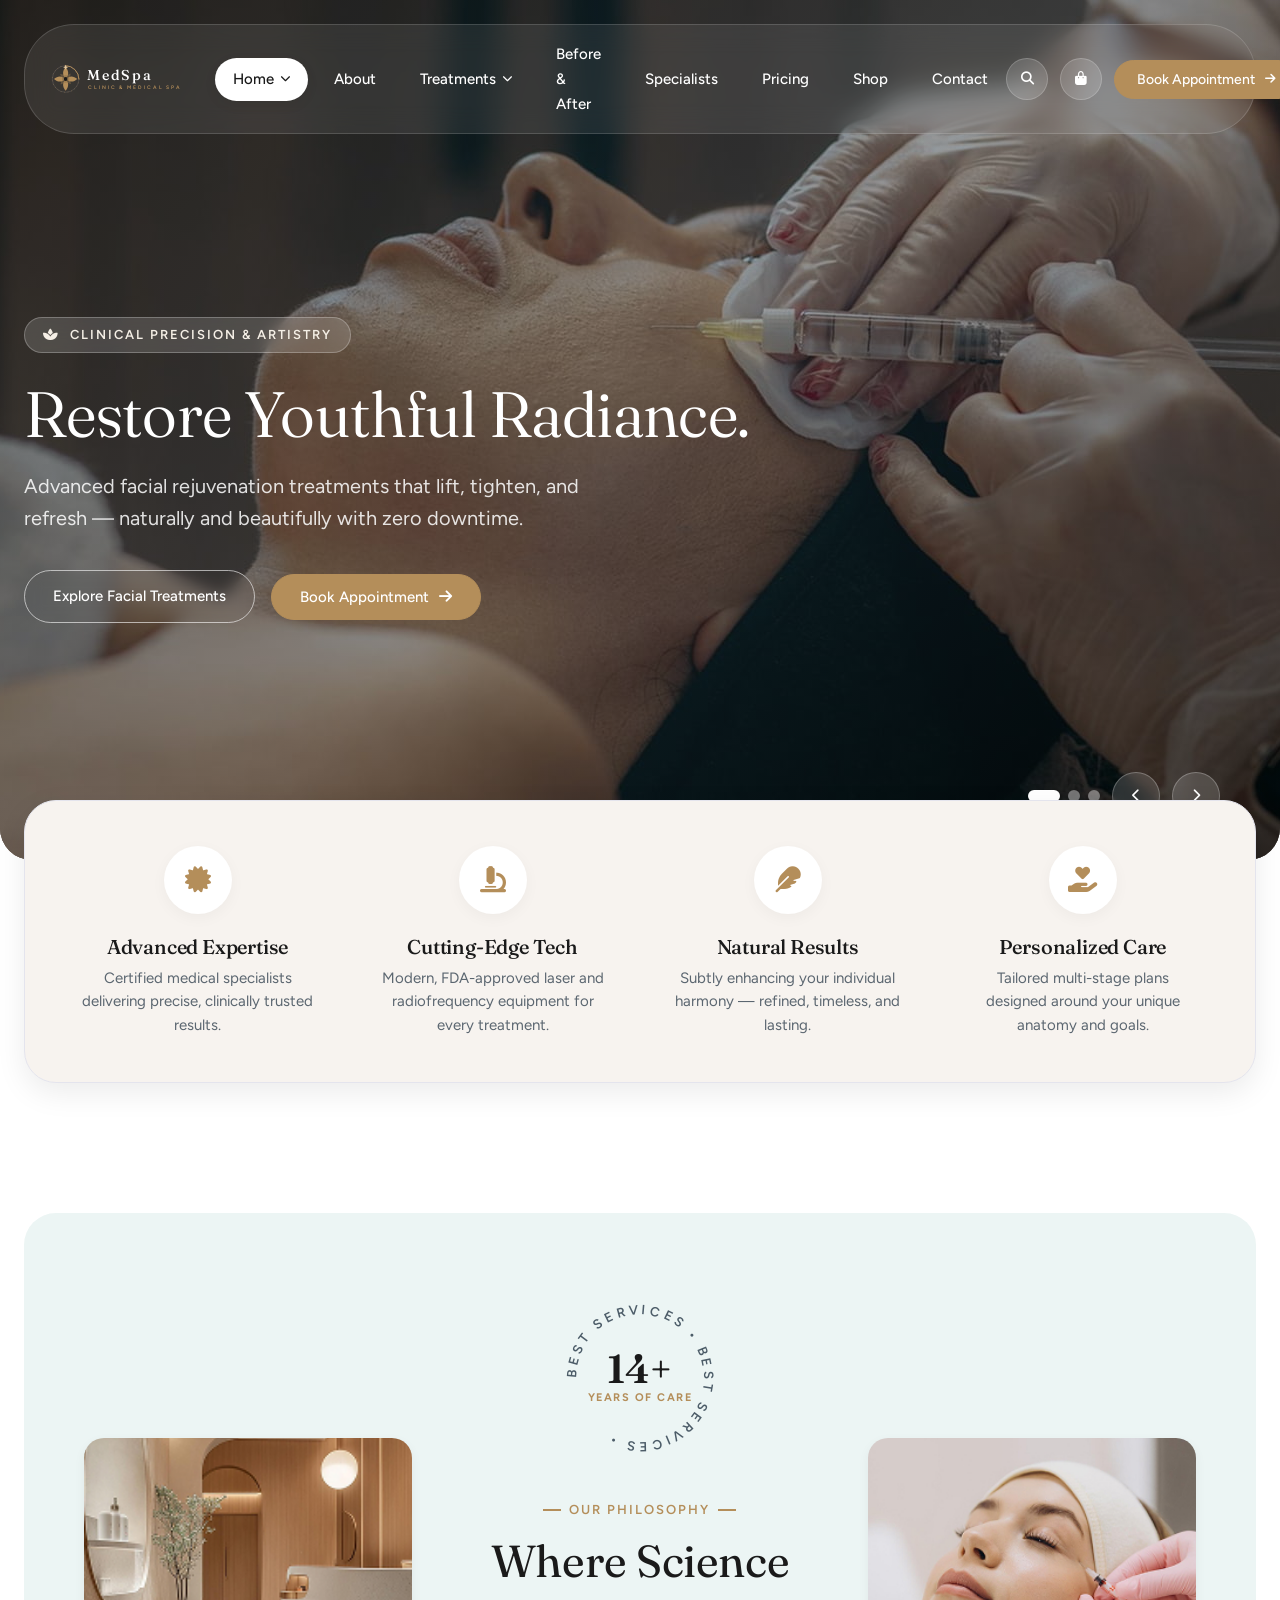
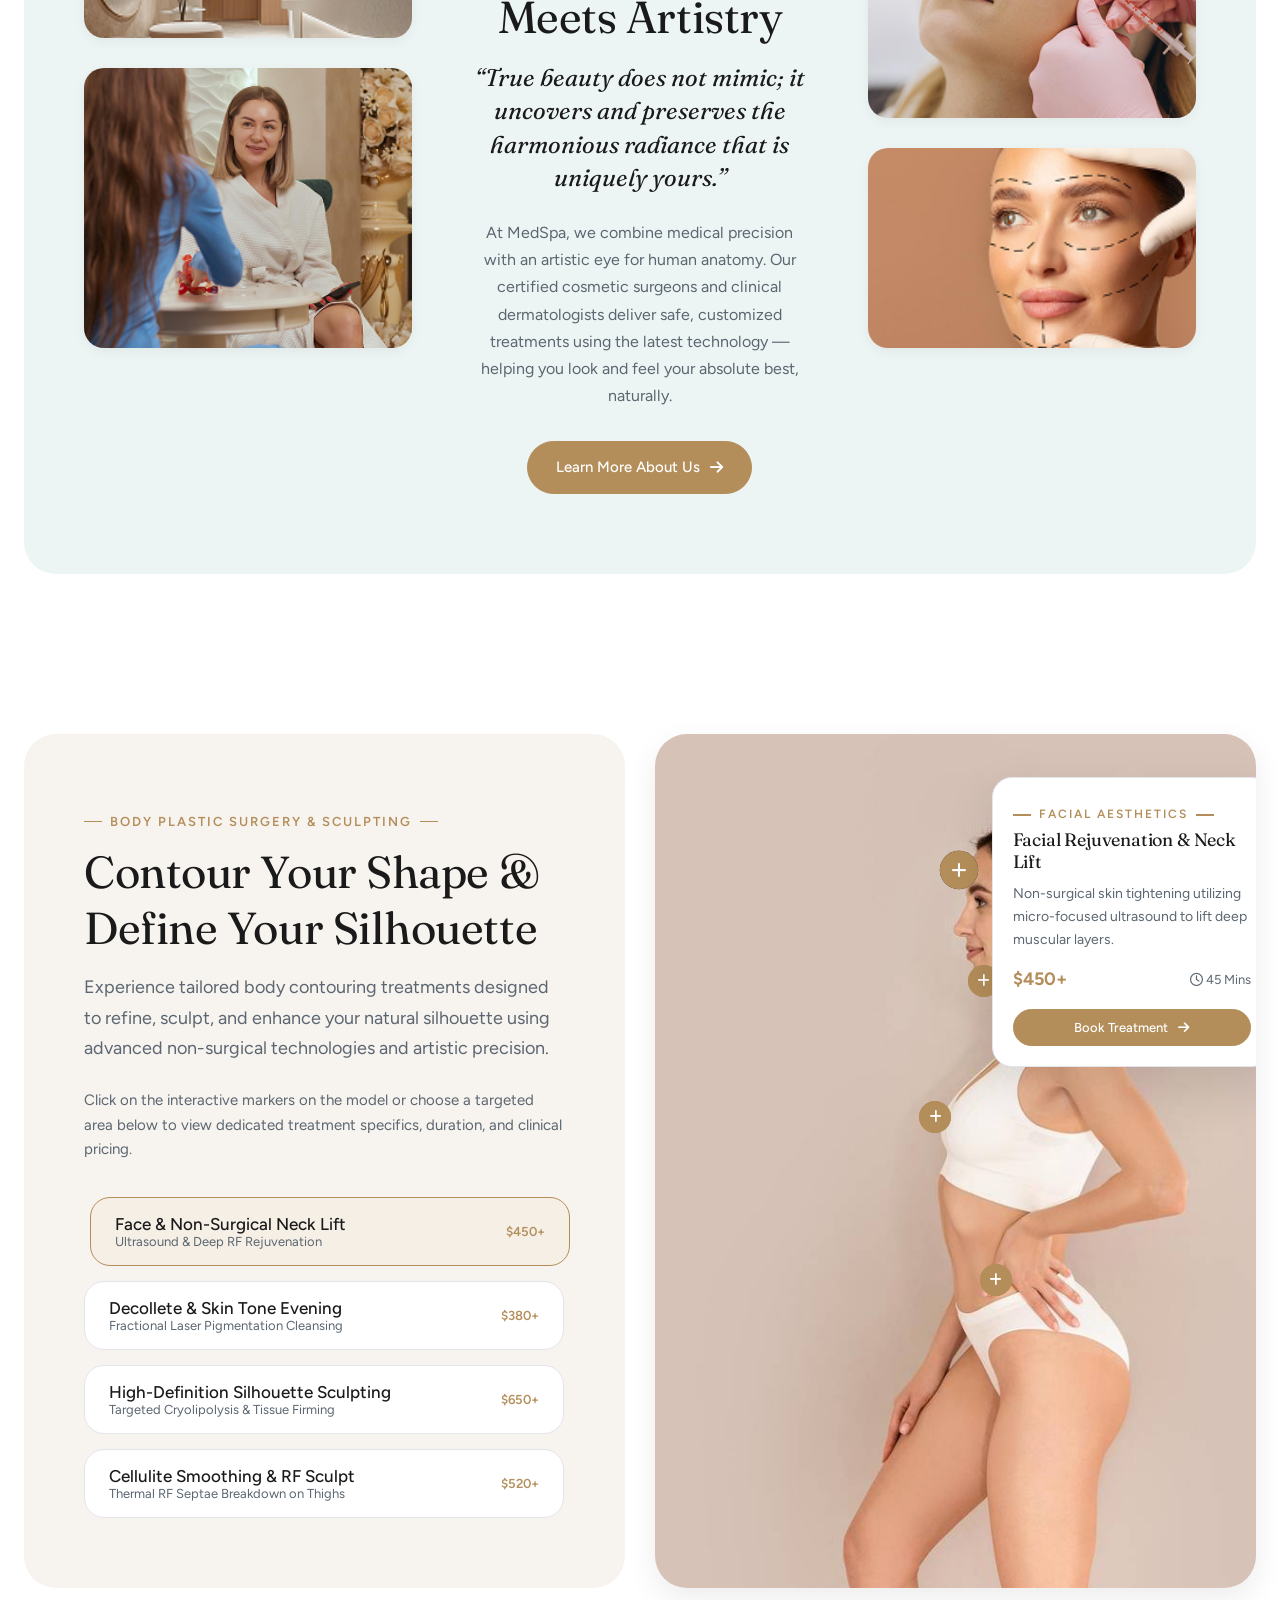
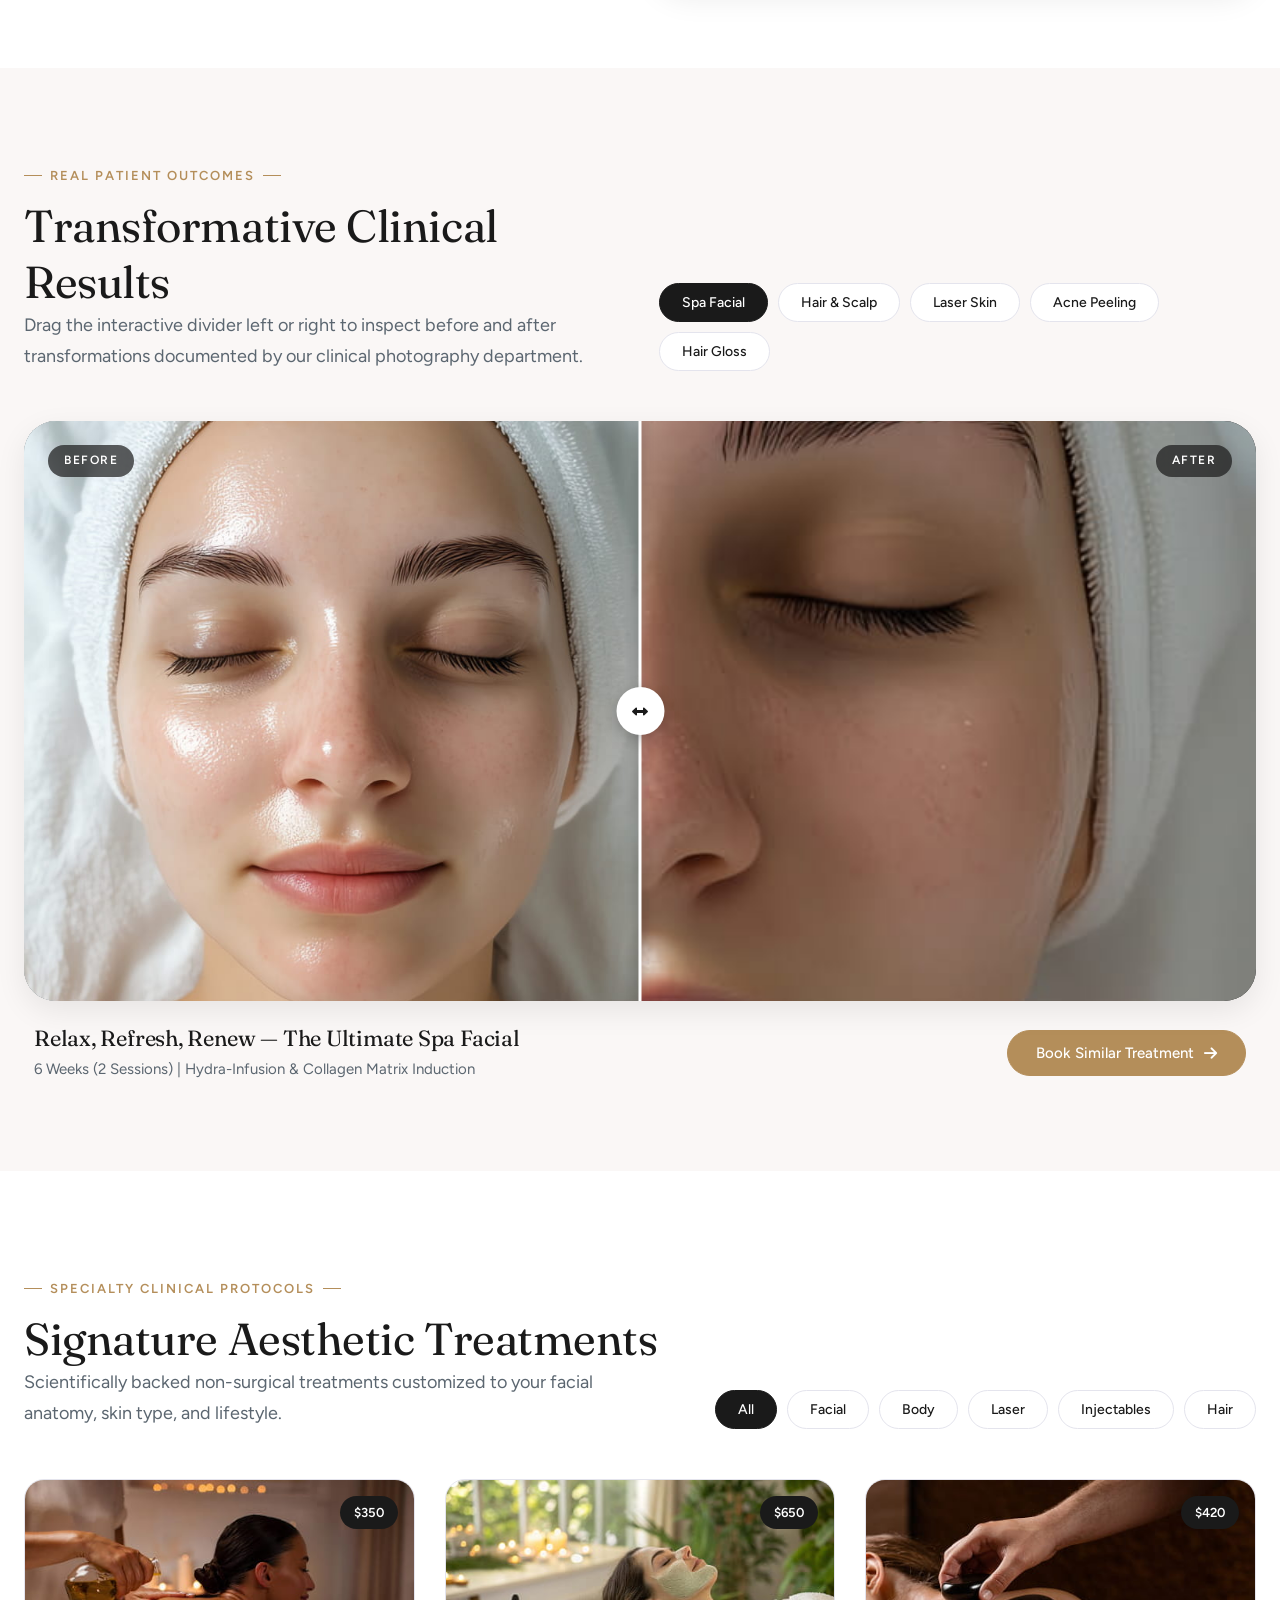
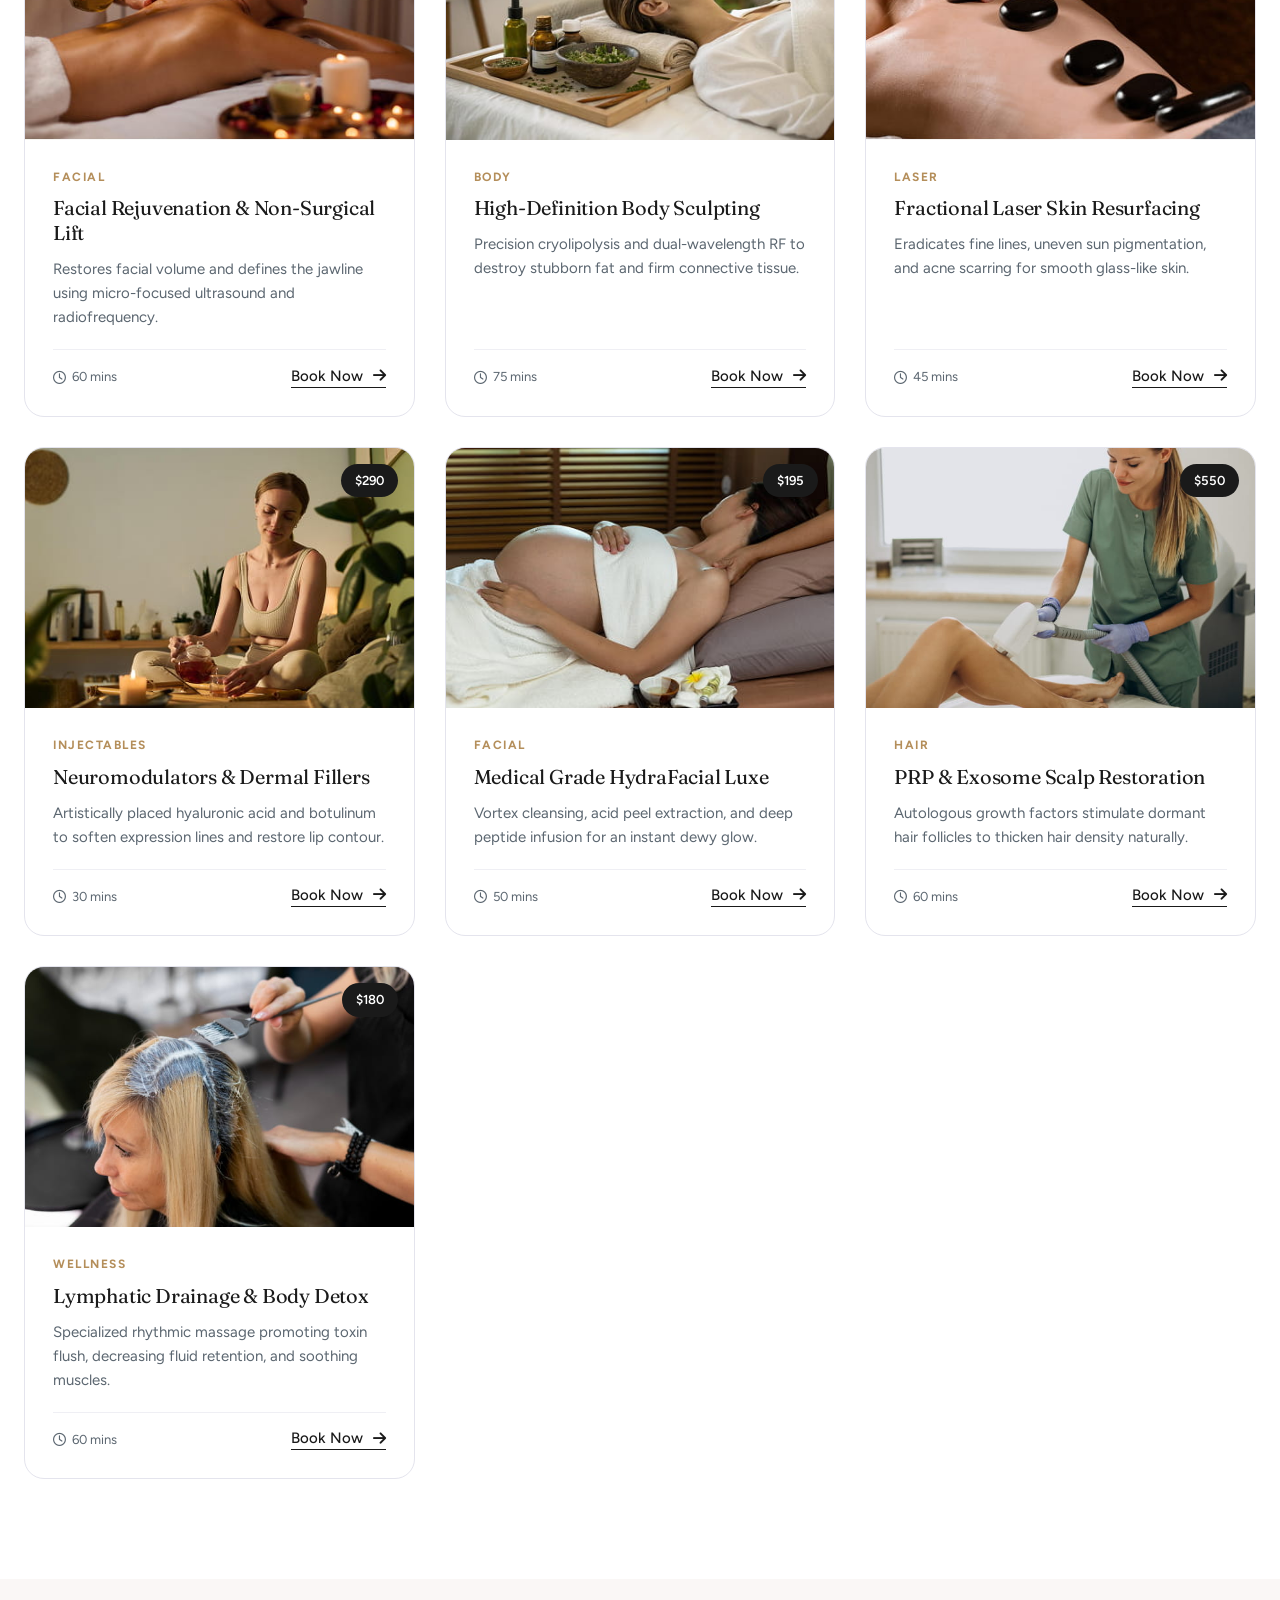
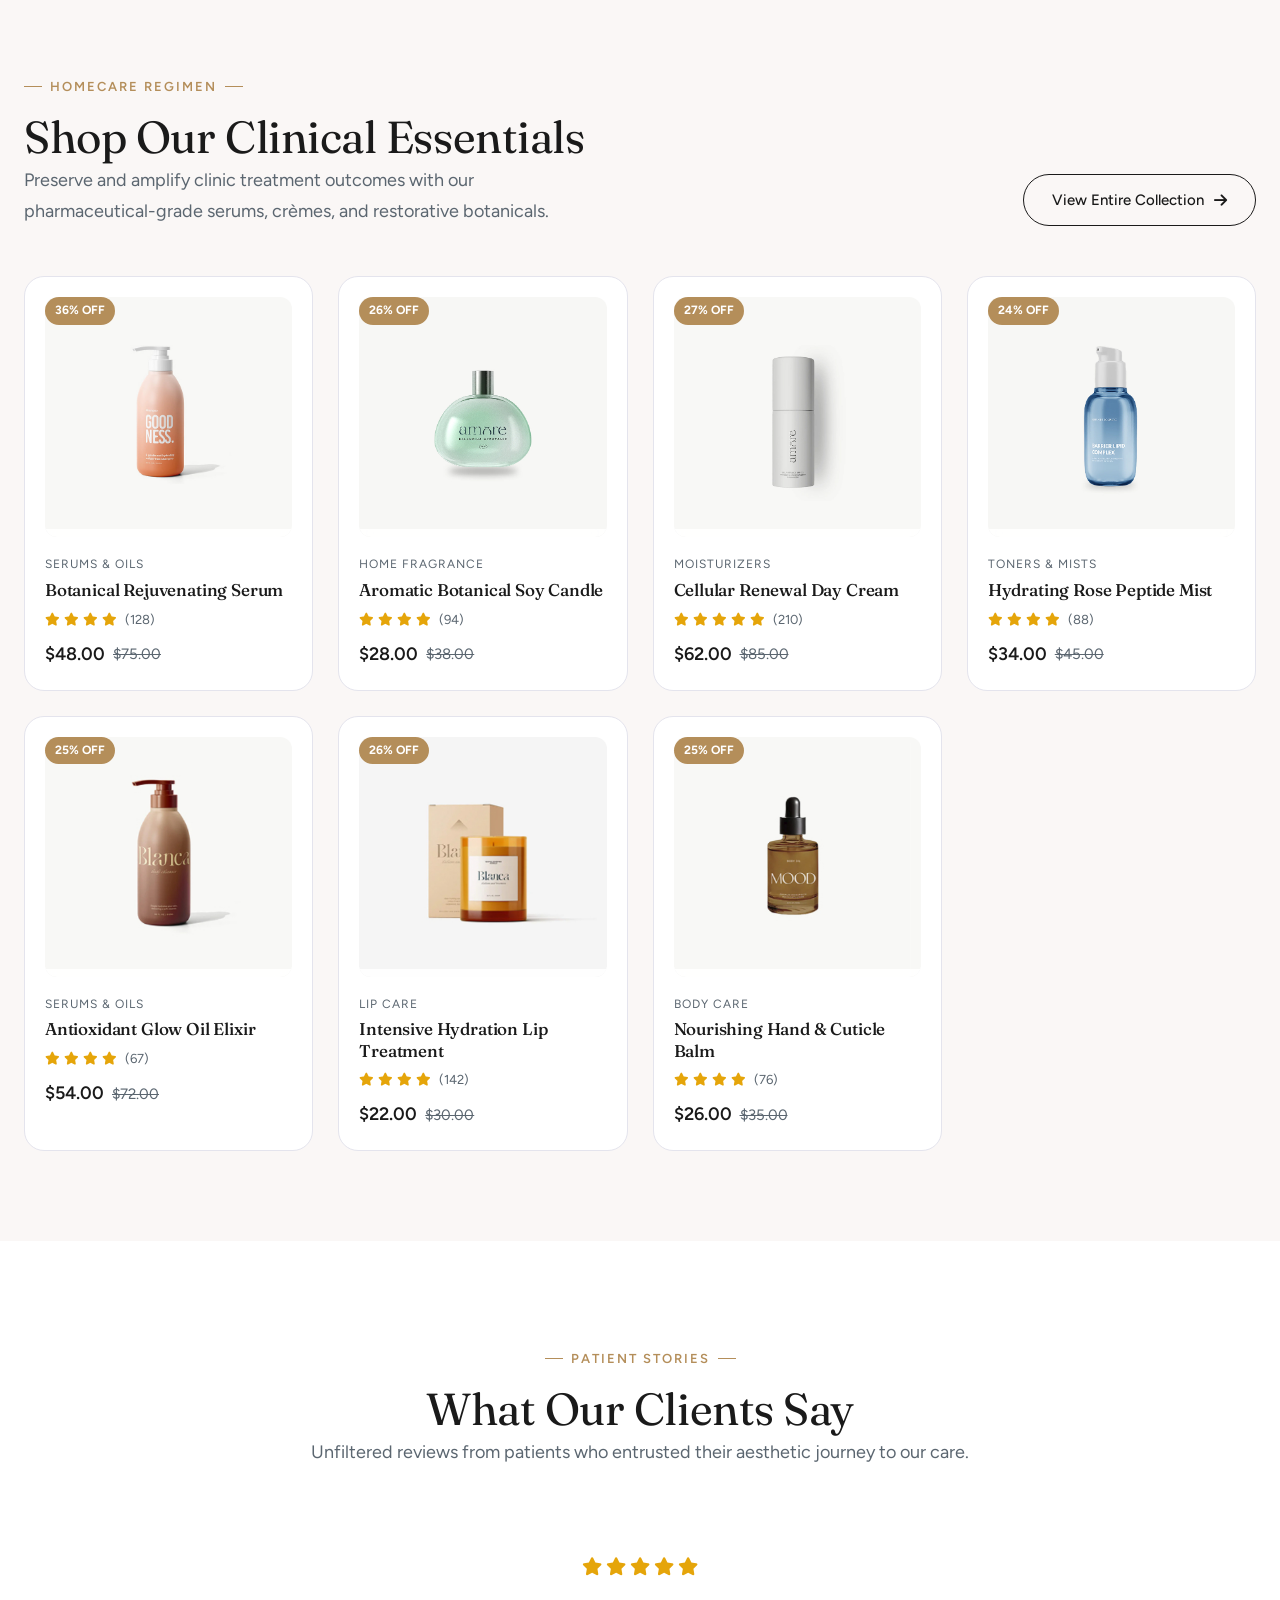
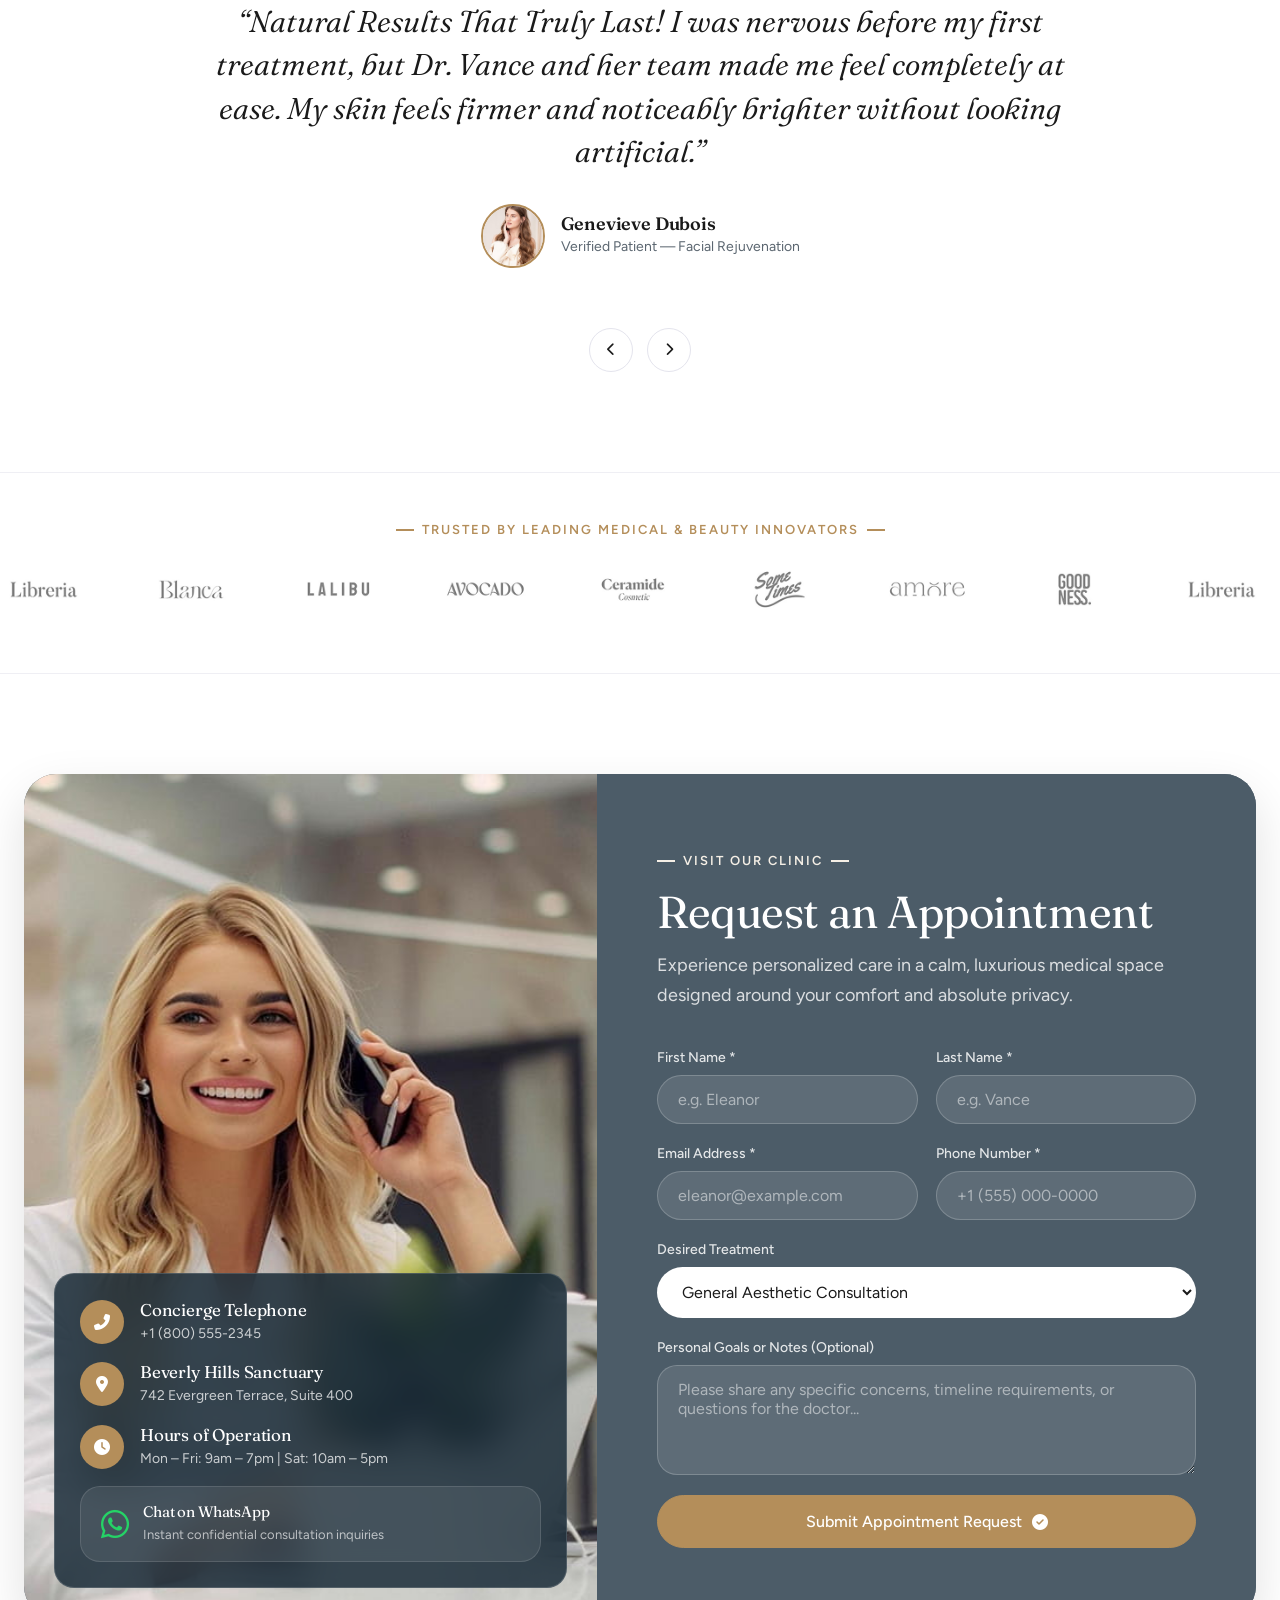
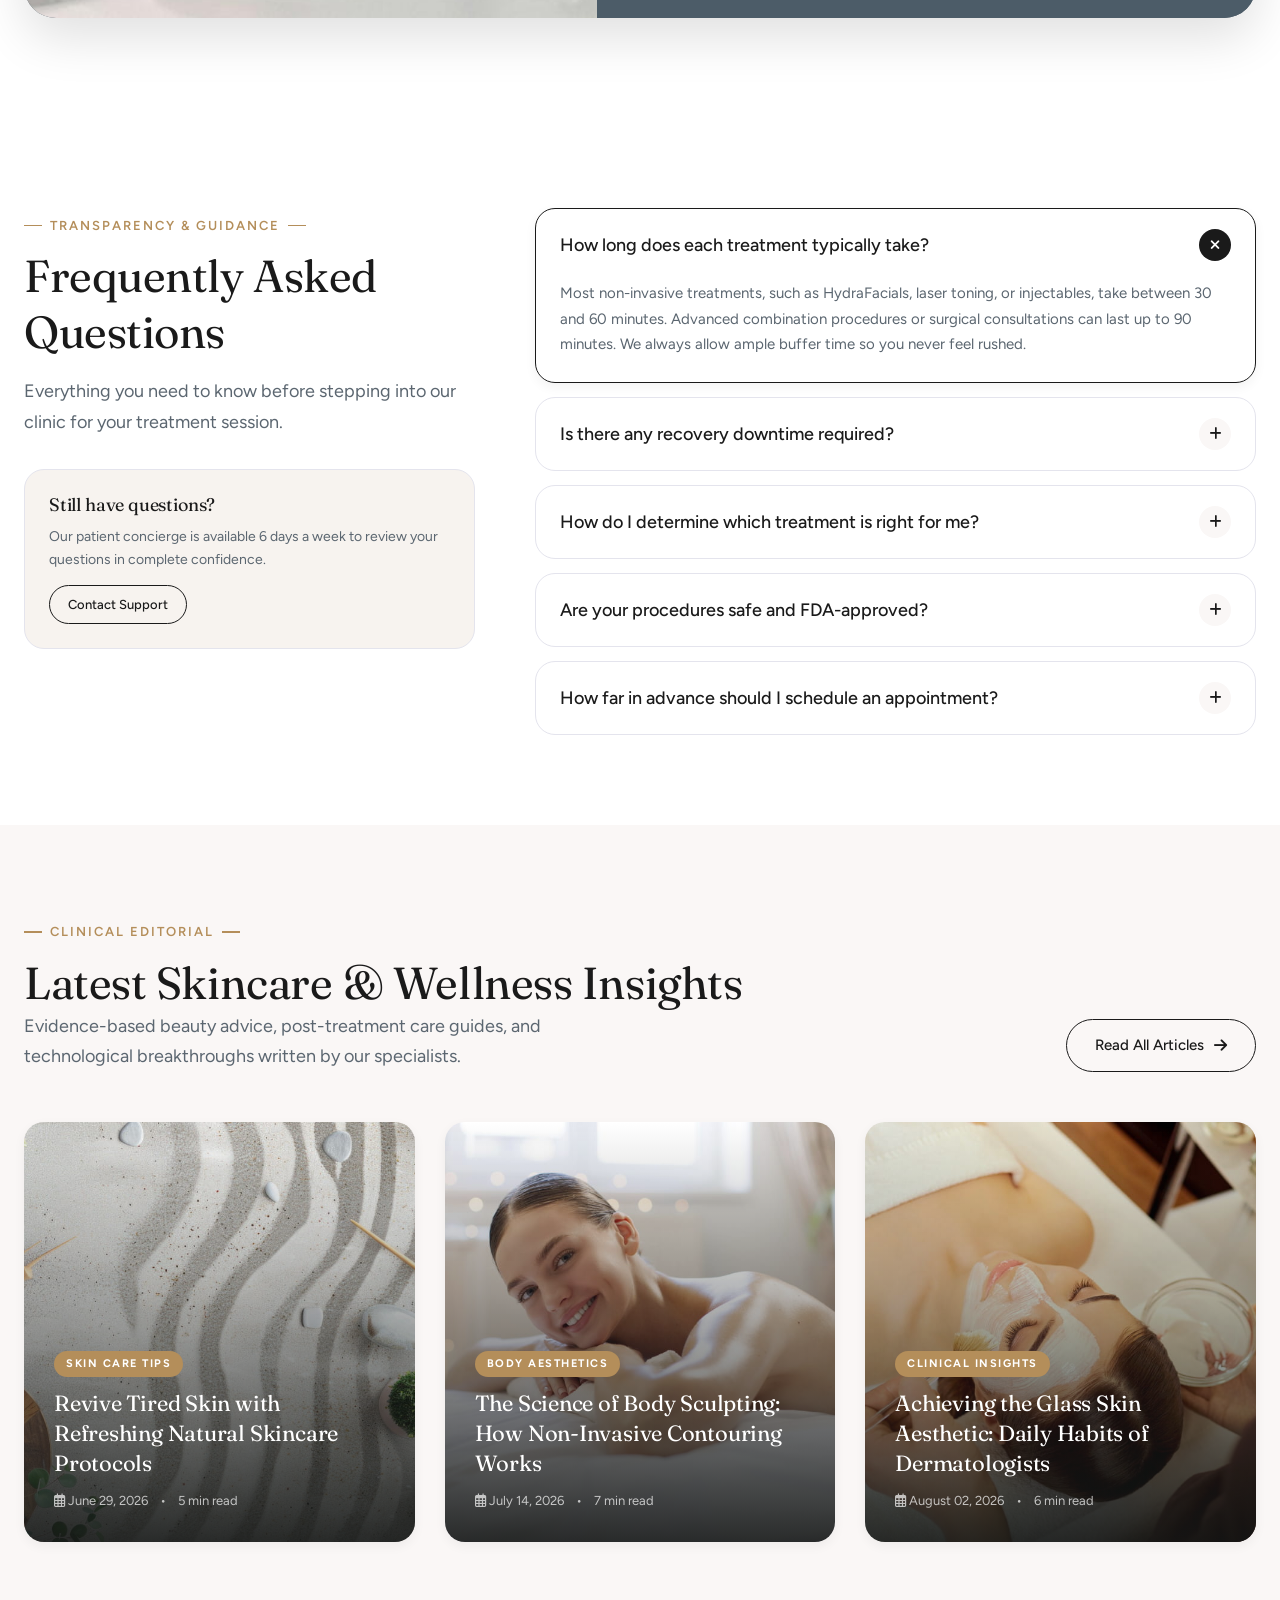
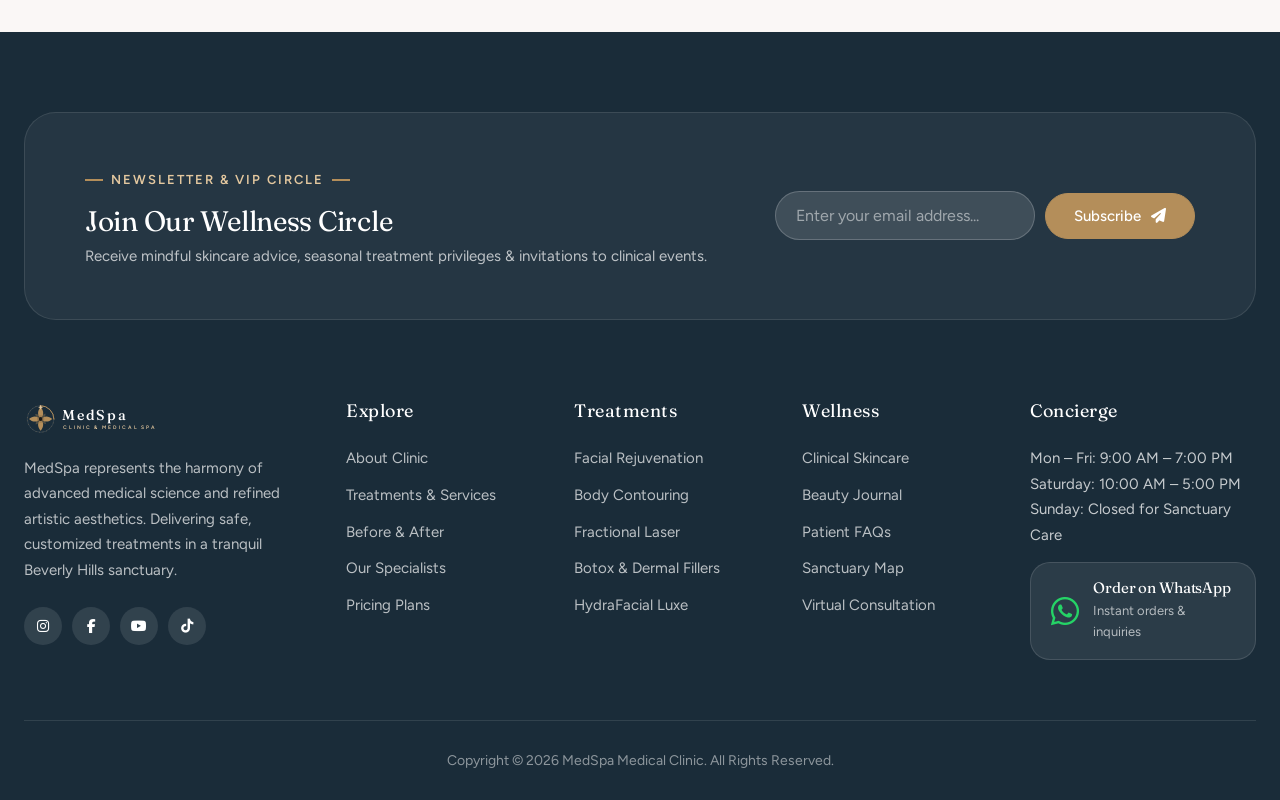
==== commit 64739a43: "Center footer copyright and remove bottom legal links" ====
--- a/index.html
+++ b/index.html
@@ -777,11 +777,6 @@
       <!-- Copyright Bottom Bar -->
       <div class="ae-footer-bottom">
         <div>Copyright &copy; 2026 MedSpa Medical Clinic. All Rights Reserved.</div>
-        <div style="display: flex; gap: 20px;">
-          <a href="#" style="color: rgba(255, 255, 255, 0.5);">Privacy Policy</a>
-          <a href="#" style="color: rgba(255, 255, 255, 0.5);">Terms of Treatment</a>
-          <a href="#" style="color: rgba(255, 255, 255, 0.5);">HIPAA Compliance</a>
-        </div>
       </div>
     </div>
   </footer>
--- a/assets/css/style.css
+++ b/assets/css/style.css
@@ -1931,7 +1931,8 @@
   padding: 28px 0;
   display: flex;
   align-items: center;
-  justify-content: space-between;
+  justify-content: center;
+  text-align: center;
   font-size: 0.875rem;
   color: rgba(255, 255, 255, 0.5);
 }
